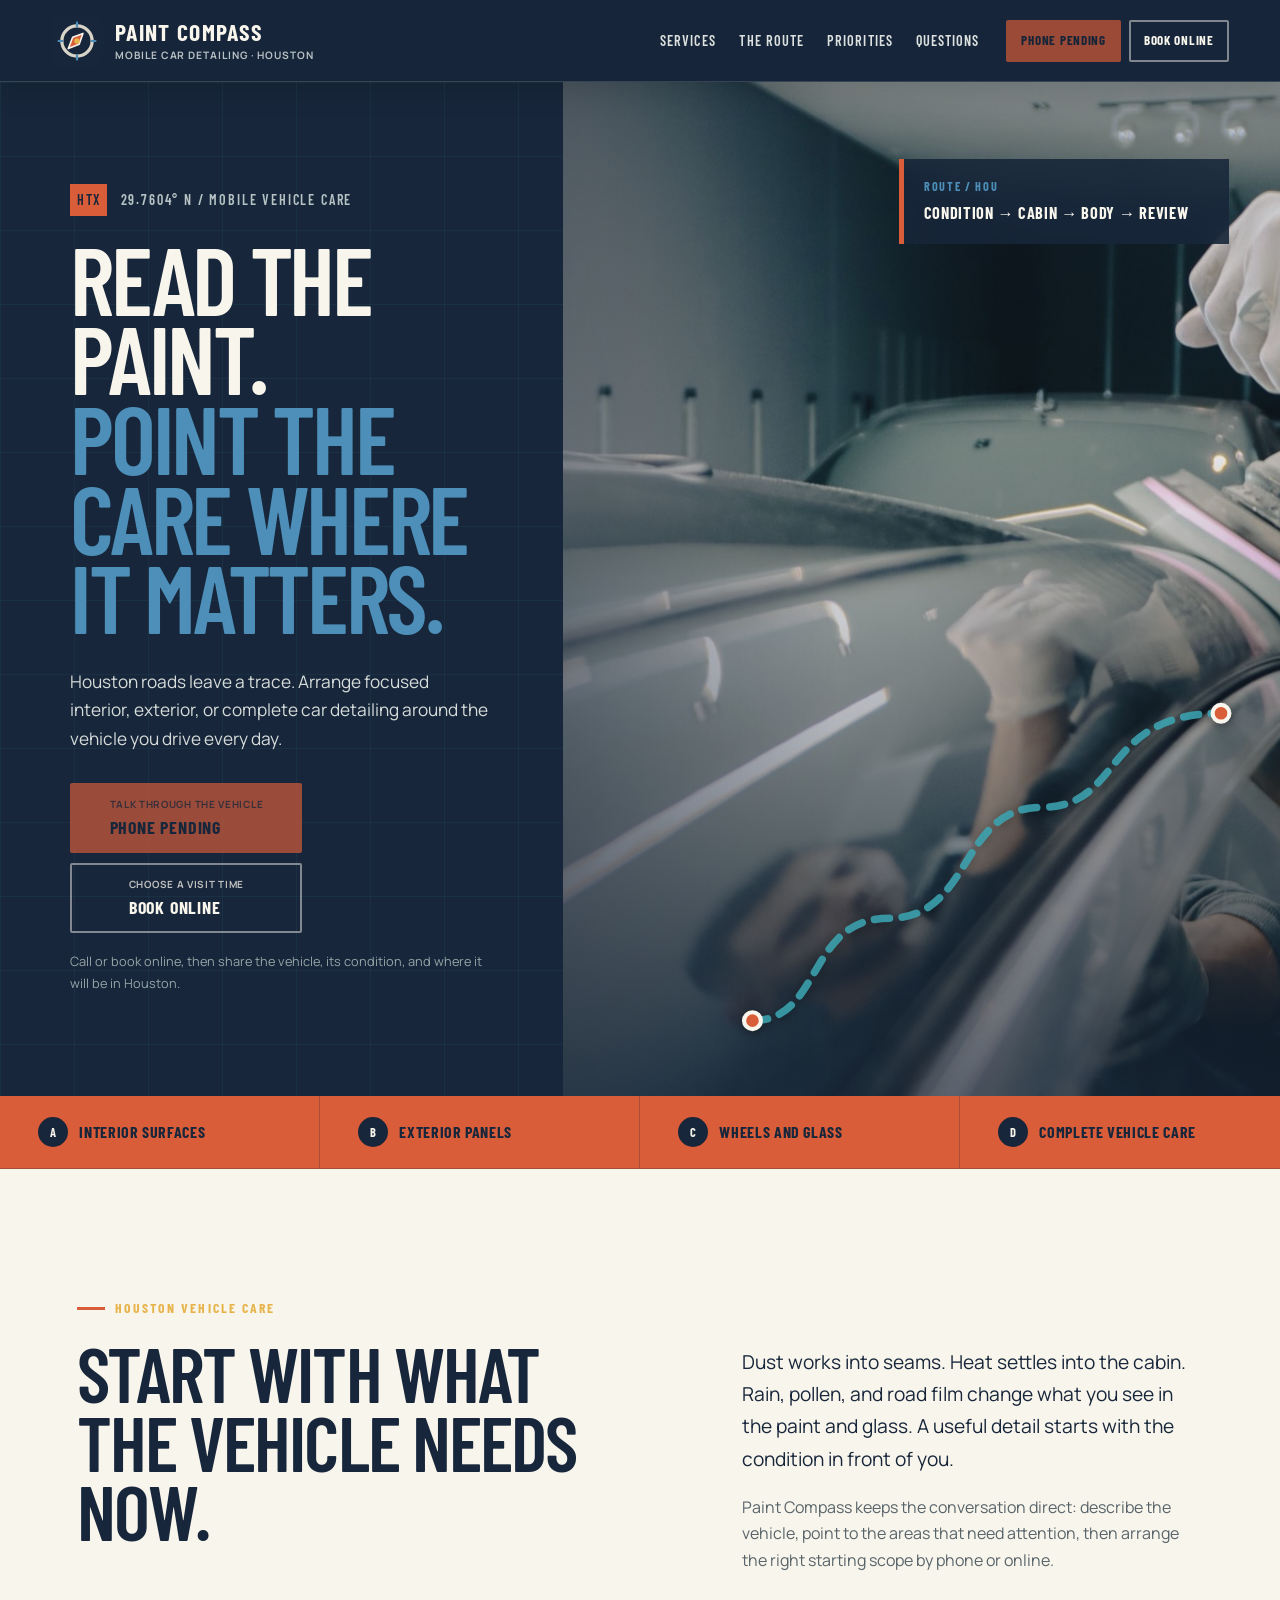
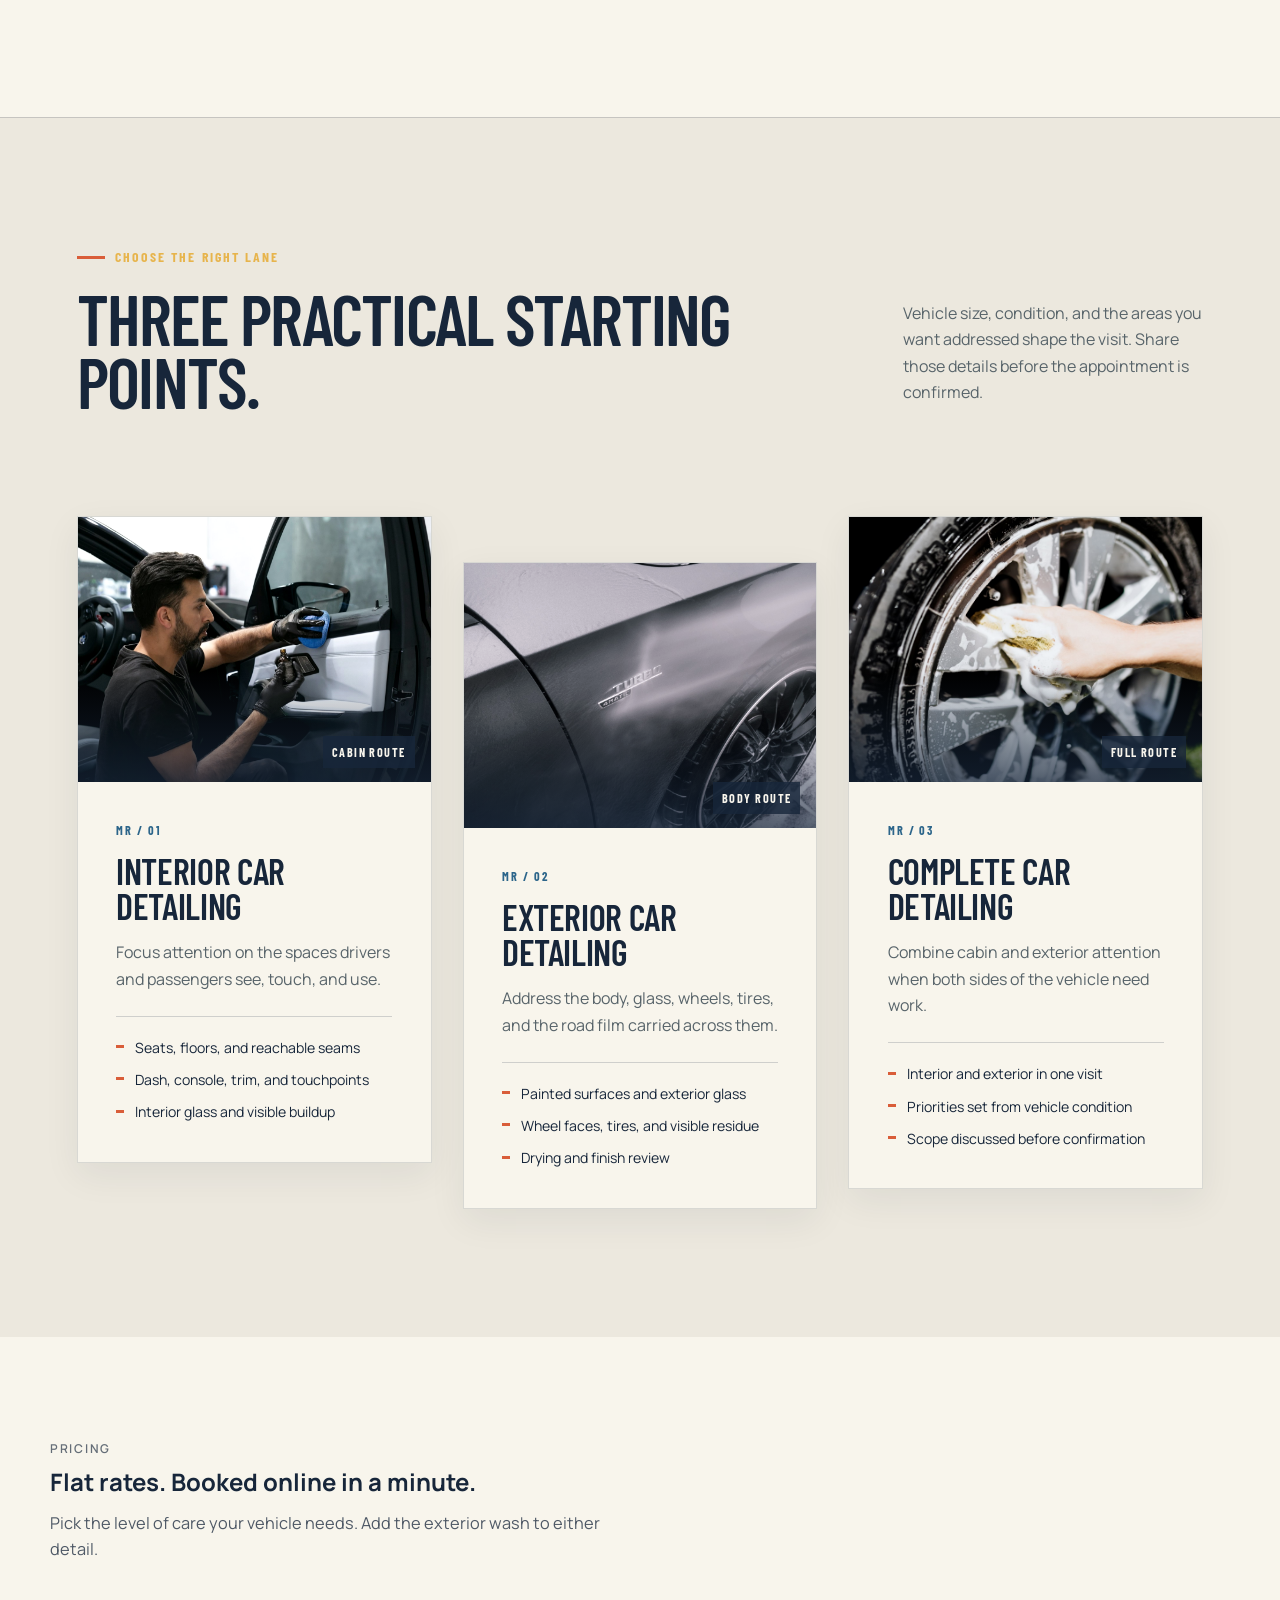
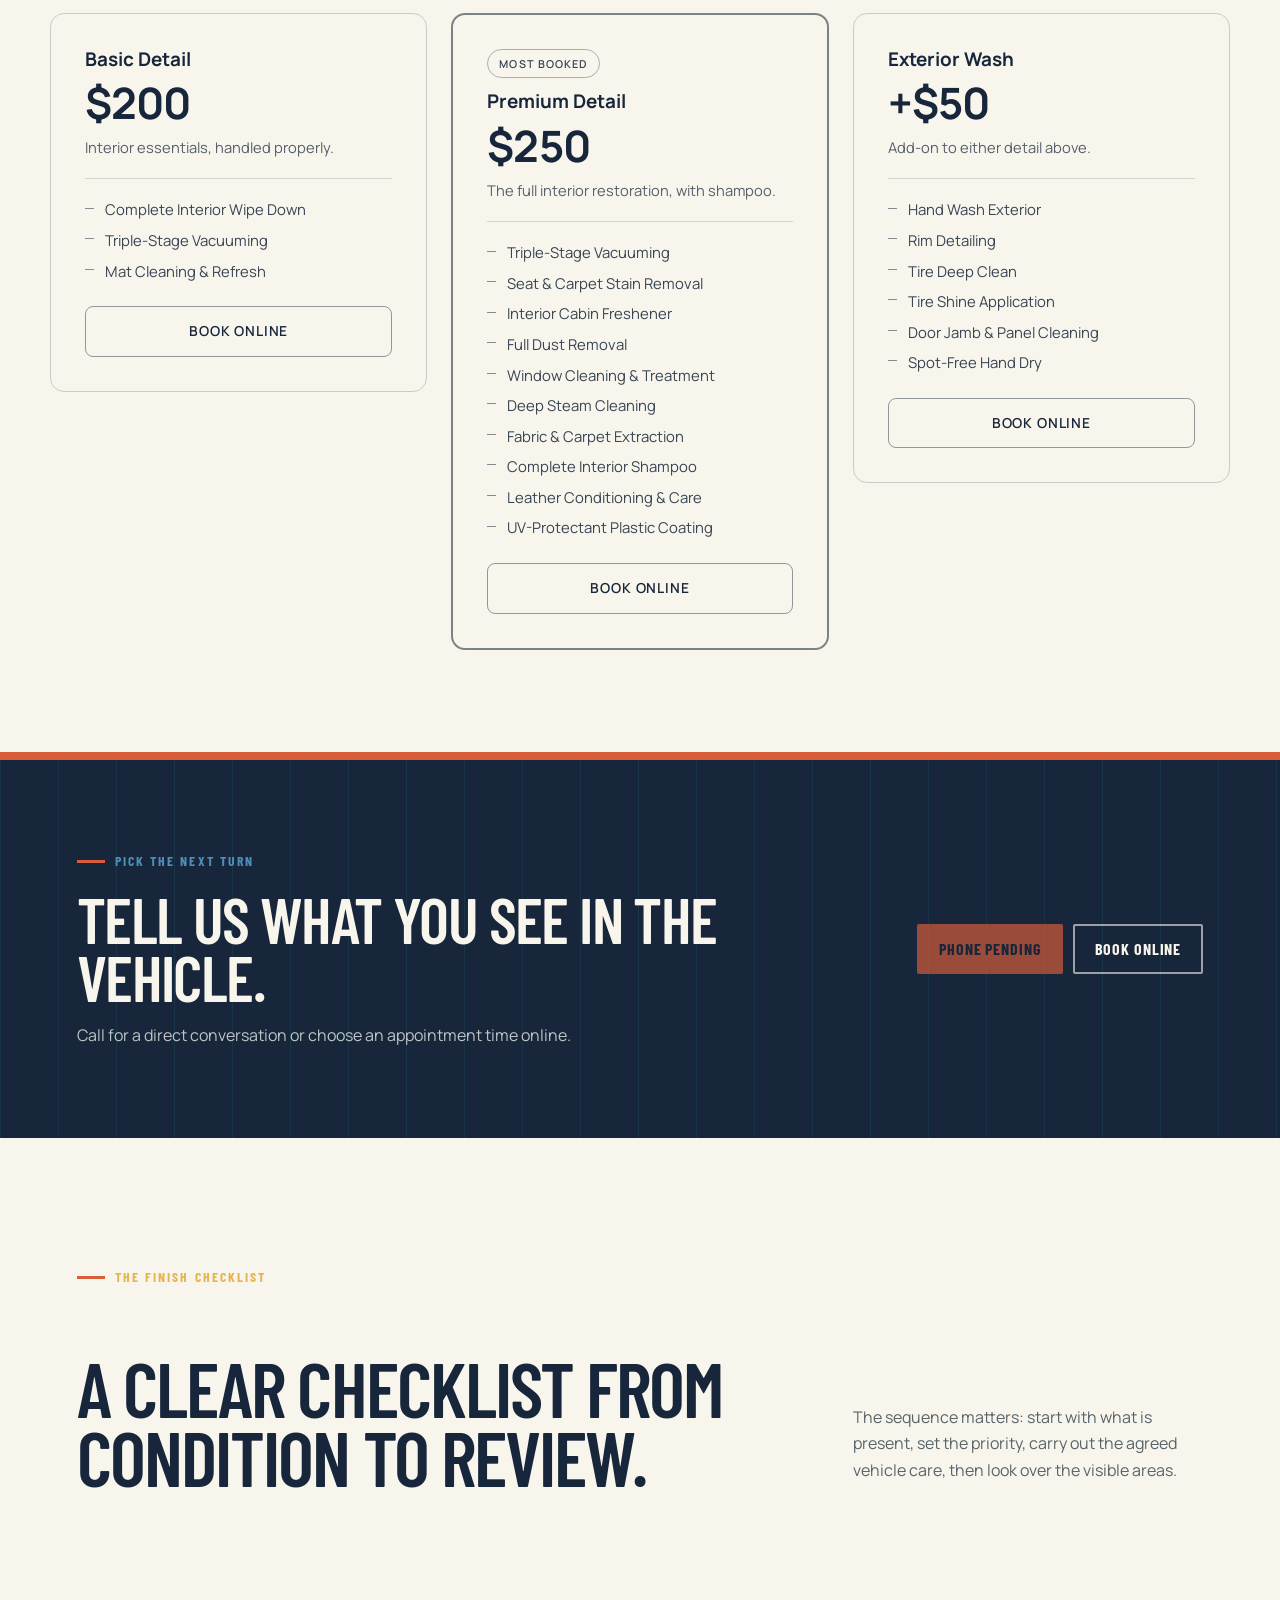
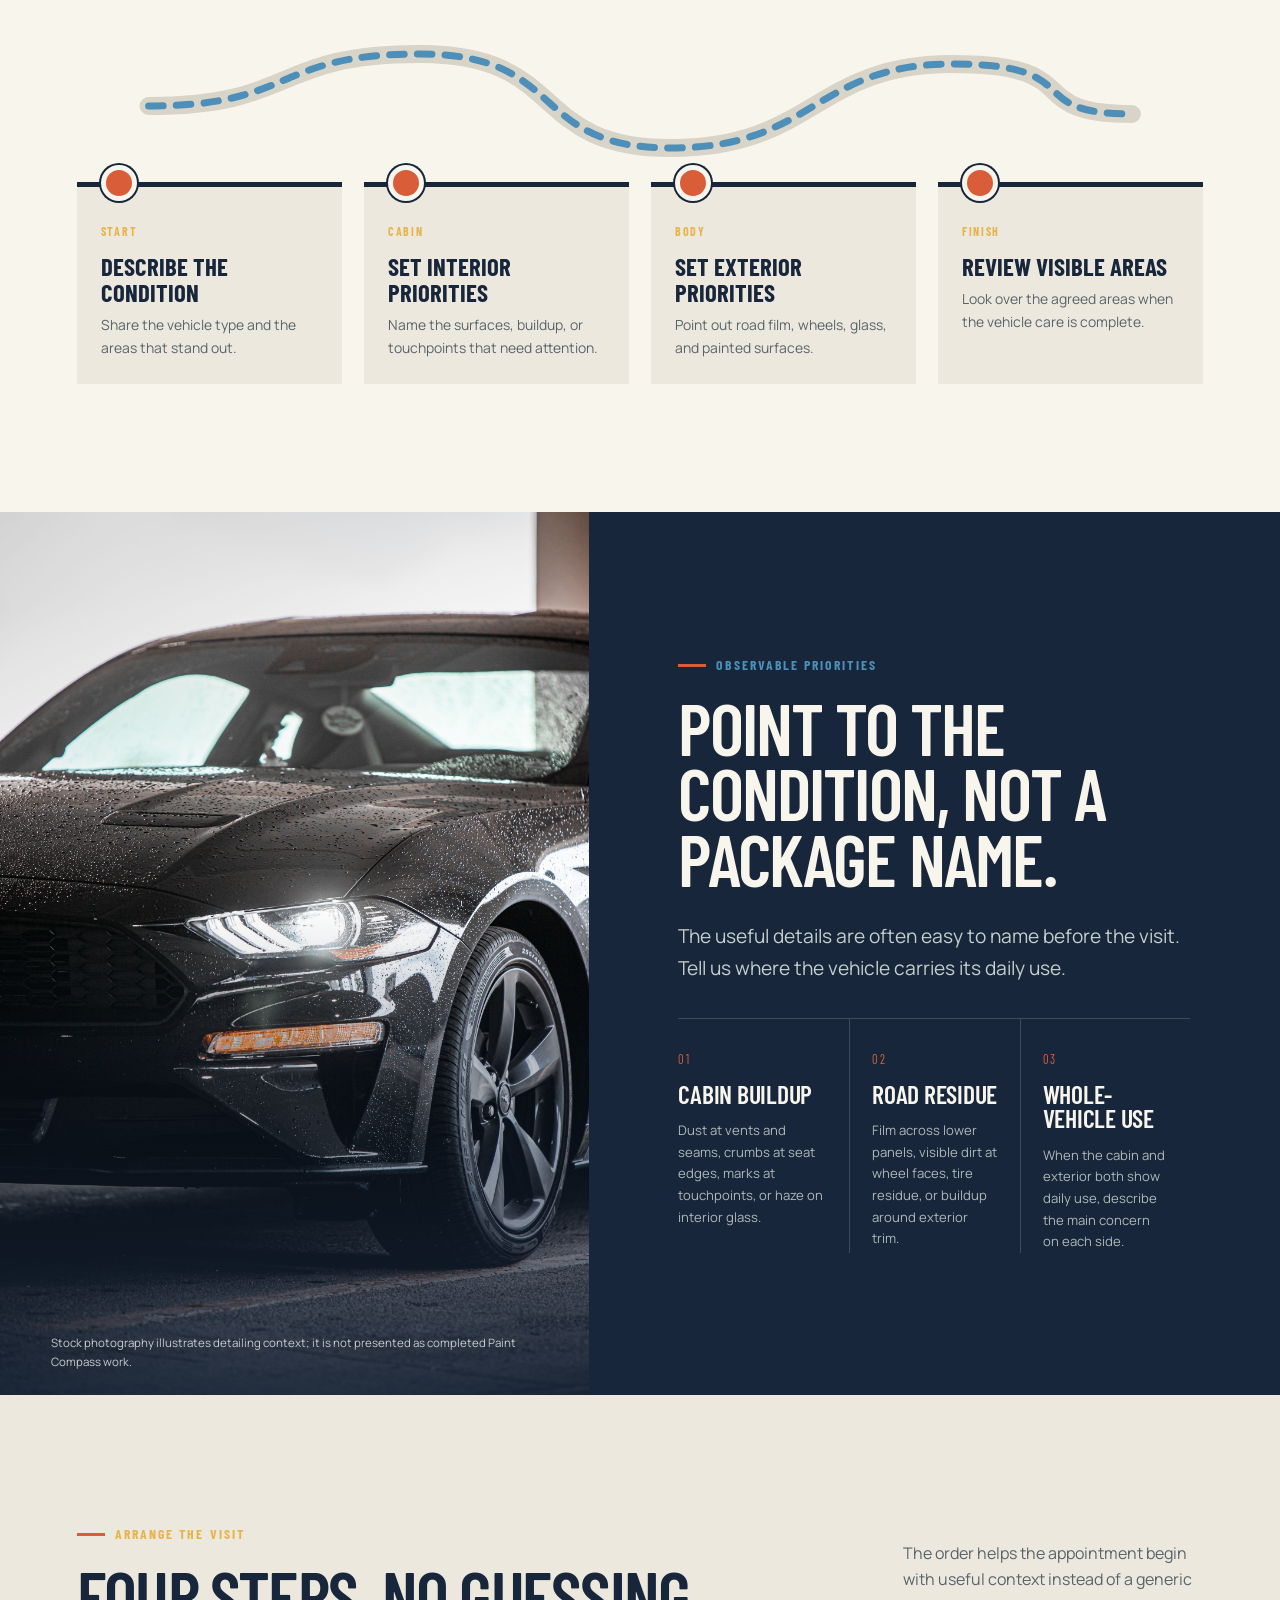
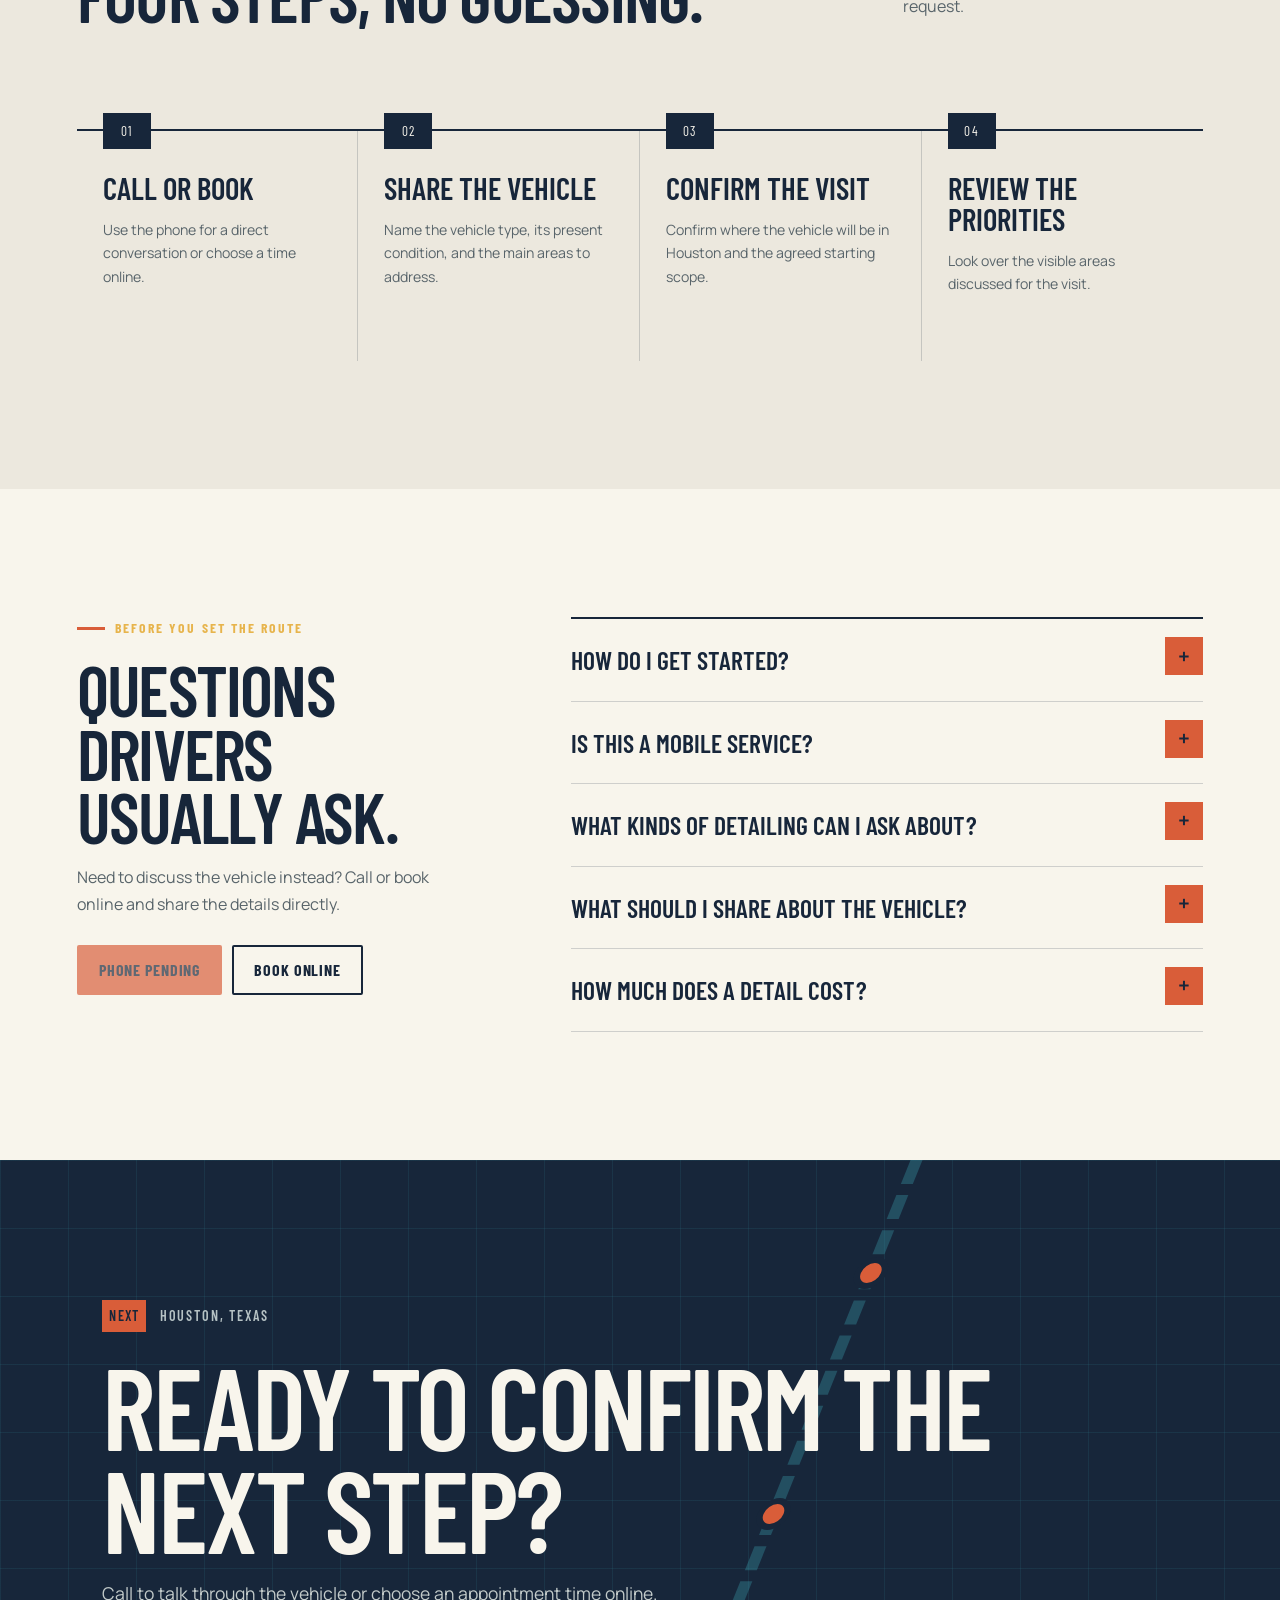
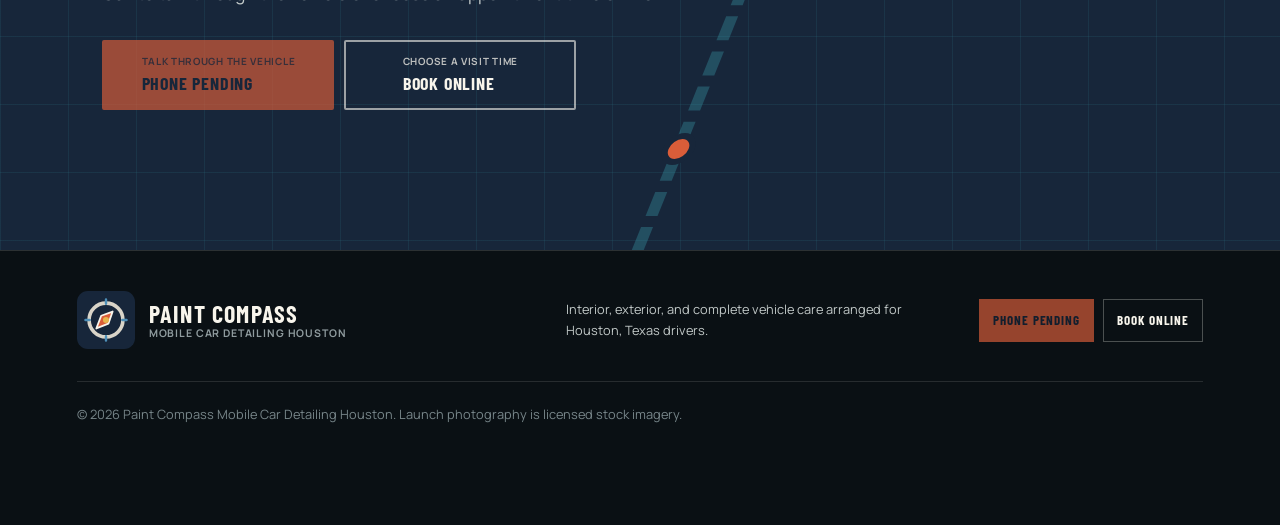
==== index.html @ df3e6f23 "feat: replace pricing with the standard rate grid Basic Detail $200, Premium Detail $250 including s" ====
<!doctype html>
<html lang="en">
<head>
  <meta charset="utf-8">
  <meta name="viewport" content="width=device-width, initial-scale=1">
  <title>Paint Compass Mobile Car Detailing Houston, TX</title>
  <meta name="description" content="Mobile car detailing in Houston, Texas for interior, exterior, and complete vehicle care. Call Paint Compass or book an appointment online.">
  <meta name="theme-color" content="#102332">
  <meta property="og:title" content="Paint Compass Mobile Car Detailing Houston">
  <meta property="og:description" content="Call or book mobile car detailing for interior, exterior, and complete vehicle care in Houston, Texas.">
  <meta property="og:type" content="website">
  <meta property="og:url" content="https://paintcompass.shop/">
  <meta property="og:image" content="https://paintcompass.shop/assets/hero-route.jpg">
  <link rel="canonical" href="https://paintcompass.shop/">
  <link rel="icon" href="/assets/favicon.svg" type="image/svg+xml">
  <link rel="preconnect" href="https://fonts.googleapis.com">
  <link rel="preconnect" href="https://fonts.gstatic.com" crossorigin>
  <link href="https://fonts.googleapis.com/css2?family=Barlow+Condensed:wght@500;600;700&family=Manrope:wght@400;500;600;700&display=swap" rel="stylesheet">
  <link rel="preload" href="/assets/hero-route.jpg" as="image">
  <link rel="stylesheet" href="/styles.css">
  <script type="application/ld+json">
  {
    "@context": "https://schema.org",
    "@type": "LocalBusiness",
    "name": "Paint Compass Mobile Car Detailing Houston",
    "url": "https://paintcompass.shop/",
    "description": "Mobile car detailing in Houston, Texas with interior, exterior, and complete vehicle care appointments.",
    "areaServed": {
      "@type": "City",
      "name": "Houston",
      "containedInPlace": {
        "@type": "State",
        "name": "Texas"
      }
    },
    "hasOfferCatalog": {
      "@type": "OfferCatalog",
      "name": "Car detailing services",
      "itemListElement": [
        {
          "@type": "Offer",
          "itemOffered": {
            "@type": "Service",
            "name": "Interior car detailing"
          }
        },
        {
          "@type": "Offer",
          "itemOffered": {
            "@type": "Service",
            "name": "Exterior car detailing"
          }
        },
        {
          "@type": "Offer",
          "itemOffered": {
            "@type": "Service",
            "name": "Complete car detailing"
          }
        }
      ]
    },
    "priceRange": "$200-$250",
    "makesOffer": [
      {
        "@type": "Offer",
        "name": "Basic Detail",
        "price": "200",
        "priceCurrency": "USD",
        "availability": "https://schema.org/InStock",
        "itemOffered": {
          "@type": "Service",
          "name": "Basic Detail",
          "description": "Interior essentials: complete interior wipe down, triple-stage vacuuming, and mat cleaning and refresh."
        }
      },
      {
        "@type": "Offer",
        "name": "Premium Detail",
        "price": "250",
        "priceCurrency": "USD",
        "availability": "https://schema.org/InStock",
        "itemOffered": {
          "@type": "Service",
          "name": "Premium Detail",
          "description": "The full interior restoration, including complete interior shampoo, deep steam cleaning, fabric and carpet extraction, and leather conditioning."
        }
      },
      {
        "@type": "Offer",
        "name": "Exterior Wash",
        "price": "50",
        "priceCurrency": "USD",
        "availability": "https://schema.org/InStock",
        "itemOffered": {
          "@type": "Service",
          "name": "Exterior Wash",
          "description": "Add-on exterior wash: hand wash, rim detailing, tire deep clean and shine, door jamb cleaning, and spot-free hand dry."
        }
      }
    ]
  }
  </script>
</head>
<body>
  <a class="skip-link" href="#main">Skip to content</a>

  <header class="site-header" data-header>
    <a class="brand" href="#top" aria-label="Paint Compass home">
      <img src="/assets/logo.svg" width="52" height="52" alt="">
      <span class="brand-words">
        <strong>Paint Compass</strong>
        <small>Mobile Car Detailing · Houston</small>
      </span>
    </a>

    <button class="menu-toggle" type="button" aria-expanded="false" aria-controls="site-nav">
      <span class="sr-only">Open menu</span>
      <i></i><i></i><i></i>
    </button>

    <nav class="site-nav" id="site-nav" aria-label="Primary navigation">
      <a href="#services">Services</a>
      <a href="#route">The route</a>
      <a href="#priorities">Priorities</a>
      <a href="#questions">Questions</a>
      <div class="nav-actions">
        <a class="button button-call button-small" href="#contact" aria-disabled="true">Phone pending</a>
        <a class="button button-book button-small" href="https://cal.com/sumitdatta/auto-detail-service">Book online</a>
      </div>
    </nav>
  </header>

  <main id="main">
    <section class="hero" id="top">
      <div class="hero-copy">
        <p class="coordinate"><span>HTX</span> 29.7604° N / Mobile vehicle care</p>
        <h1>Read the paint. <em>Point the care where it matters.</em></h1>
        <p class="hero-lede">Houston roads leave a trace. Arrange focused interior, exterior, or complete car detailing around the vehicle you drive every day.</p>
        <div class="action-pair hero-actions">
          <a class="button button-call button-large" href="#contact" aria-disabled="true">
            <span>Talk through the vehicle</span>
            <strong>Phone pending</strong>
          </a>
          <a class="button button-book button-large" href="https://cal.com/sumitdatta/auto-detail-service">
            <span>Choose a visit time</span>
            <strong>Book online</strong>
          </a>
        </div>
        <p class="microcopy">Call or book online, then share the vehicle, its condition, and where it will be in Houston.</p>
      </div>

      <div class="hero-image" role="img" aria-label="A polished vehicle panel under inspection light">
        <div class="hero-image-scrim"></div>
        <div class="hero-map-card" aria-hidden="true">
          <span>ROUTE / HOU</span>
          <strong>Condition → Cabin → Body → Review</strong>
        </div>
        <svg class="hero-route-line" viewBox="0 0 700 560" aria-hidden="true">
          <path d="M72 470 C156 470 136 348 235 348 S318 216 416 216 S487 104 630 104"/>
          <circle cx="72" cy="470" r="10"/>
          <circle cx="630" cy="104" r="10"/>
        </svg>
      </div>
    </section>

    <section class="road-strip" aria-label="Service focus">
      <p><span>A</span> Interior surfaces</p>
      <p><span>B</span> Exterior panels</p>
      <p><span>C</span> Wheels and glass</p>
      <p><span>D</span> Complete vehicle care</p>
    </section>

    <section class="section intro" aria-labelledby="intro-title">
      <div class="section-label">Houston vehicle care</div>
      <div class="intro-grid">
        <h2 id="intro-title">Start with what the vehicle needs now.</h2>
        <div class="intro-copy">
          <p class="lead">Dust works into seams. Heat settles into the cabin. Rain, pollen, and road film change what you see in the paint and glass. A useful detail starts with the condition in front of you.</p>
          <p>Paint Compass keeps the conversation direct: describe the vehicle, point to the areas that need attention, then arrange the right starting scope by phone or online.</p>
        </div>
      </div>
    </section>

    <section class="section services" id="services" aria-labelledby="services-title">
      <div class="section-heading">
        <div>
          <p class="section-kicker">Choose the right lane</p>
          <h2 id="services-title">Three practical starting points.</h2>
        </div>
        <p>Vehicle size, condition, and the areas you want addressed shape the visit. Share those details before the appointment is confirmed.</p>
      </div>

      <div class="service-grid">
        <article class="service-card">
          <div class="service-photo">
            <img src="/assets/service-interior.jpg" alt="A vehicle interior receiving careful surface cleaning" loading="lazy">
            <span>Cabin route</span>
          </div>
          <div class="service-content">
            <p class="service-code">MR / 01</p>
            <h3>Interior car detailing</h3>
            <p>Focus attention on the spaces drivers and passengers see, touch, and use.</p>
            <ul>
              <li>Seats, floors, and reachable seams</li>
              <li>Dash, console, trim, and touchpoints</li>
              <li>Interior glass and visible buildup</li>
            </ul>
          </div>
        </article>

        <article class="service-card service-card-offset">
          <div class="service-photo">
            <img src="/assets/service-foam.jpg" alt="A dark car covered with wash foam" loading="lazy">
            <span>Body route</span>
          </div>
          <div class="service-content">
            <p class="service-code">MR / 02</p>
            <h3>Exterior car detailing</h3>
            <p>Address the body, glass, wheels, tires, and the road film carried across them.</p>
            <ul>
              <li>Painted surfaces and exterior glass</li>
              <li>Wheel faces, tires, and visible residue</li>
              <li>Drying and finish review</li>
            </ul>
          </div>
        </article>

        <article class="service-card">
          <div class="service-photo">
            <img src="/assets/service-wheel.jpg" alt="A vehicle wheel covered with cleaning foam" loading="lazy">
            <span>Full route</span>
          </div>
          <div class="service-content">
            <p class="service-code">MR / 03</p>
            <h3>Complete car detailing</h3>
            <p>Combine cabin and exterior attention when both sides of the vehicle need work.</p>
            <ul>
              <li>Interior and exterior in one visit</li>
              <li>Priorities set from vehicle condition</li>
              <li>Scope discussed before confirmation</li>
            </ul>
          </div>
        </article>
      </div>
    </section>

    <section class="rates" id="pricing" aria-labelledby="pricing-title">
      <div class="rates-shell">
        <div class="rates-head">
          <p class="rates-eyebrow">Pricing</p>
          <h2 id="pricing-title">Flat rates. Booked online in a minute.</h2>
          <p class="rates-intro">Pick the level of care your vehicle needs. Add the exterior wash to either detail.</p>
        </div>

        <div class="rate-grid">
          <article class="rate-card">
            <h3>Basic Detail</h3>
            <p class="rate-figure">$200</p>
            <p class="rate-note">Interior essentials, handled properly.</p>
            <ul class="rate-list">
              <li>Complete Interior Wipe Down</li>
              <li>Triple-Stage Vacuuming</li>
              <li>Mat Cleaning &amp; Refresh</li>
            </ul>
            <a class="rate-cta" href="https://cal.com/sumitdatta/auto-detail-service" target="_blank" rel="noopener">Book Online</a>
          </article>
          <article class="rate-card rate-card-featured">
            <span class="rate-badge">Most booked</span>
            <h3>Premium Detail</h3>
            <p class="rate-figure">$250</p>
            <p class="rate-note">The full interior restoration, with shampoo.</p>
            <ul class="rate-list">
              <li>Triple-Stage Vacuuming</li>
              <li>Seat &amp; Carpet Stain Removal</li>
              <li>Interior Cabin Freshener</li>
              <li>Full Dust Removal</li>
              <li>Window Cleaning &amp; Treatment</li>
              <li>Deep Steam Cleaning</li>
              <li>Fabric &amp; Carpet Extraction</li>
              <li>Complete Interior Shampoo</li>
              <li>Leather Conditioning &amp; Care</li>
              <li>UV-Protectant Plastic Coating</li>
            </ul>
            <a class="rate-cta" href="https://cal.com/sumitdatta/auto-detail-service" target="_blank" rel="noopener">Book Online</a>
          </article>
          <article class="rate-card">
            <h3>Exterior Wash</h3>
            <p class="rate-figure">+$50</p>
            <p class="rate-note">Add-on to either detail above.</p>
            <ul class="rate-list">
              <li>Hand Wash Exterior</li>
              <li>Rim Detailing</li>
              <li>Tire Deep Clean</li>
              <li>Tire Shine Application</li>
              <li>Door Jamb &amp; Panel Cleaning</li>
              <li>Spot-Free Hand Dry</li>
            </ul>
            <a class="rate-cta" href="https://cal.com/sumitdatta/auto-detail-service" target="_blank" rel="noopener">Book Online</a>
          </article>
        </div>
      </div>
    </section>


    <section class="route-callout" aria-label="Contact Paint Compass">
      <div>
        <p class="section-kicker">Pick the next turn</p>
        <h2>Tell us what you see in the vehicle.</h2>
        <p>Call for a direct conversation or choose an appointment time online.</p>
      </div>
      <div class="action-pair">
        <a class="button button-call" href="#contact" aria-disabled="true">Phone pending</a>
        <a class="button button-book button-book-light" href="https://cal.com/sumitdatta/auto-detail-service">Book online</a>
      </div>
    </section>

    <section class="section route-section" id="route" aria-labelledby="route-title">
      <div class="route-intro">
        <p class="section-kicker">The finish checklist</p>
        <h2 id="route-title">A clear checklist from condition to review.</h2>
        <p>The sequence matters: start with what is present, set the priority, carry out the agreed vehicle care, then look over the visible areas.</p>
      </div>

      <div class="route-map">
        <svg viewBox="0 0 1100 190" preserveAspectRatio="none" aria-hidden="true">
          <path class="route-base" d="M70 100 C215 100 190 48 335 48 S440 142 580 142 S720 58 855 58 S920 108 1030 108"/>
          <path class="route-progress" d="M70 100 C215 100 190 48 335 48 S440 142 580 142 S720 58 855 58 S920 108 1030 108"/>
        </svg>
        <ol class="waypoints">
          <li>
            <span>Start</span>
            <strong>Describe the condition</strong>
            <p>Share the vehicle type and the areas that stand out.</p>
          </li>
          <li>
            <span>Cabin</span>
            <strong>Set interior priorities</strong>
            <p>Name the surfaces, buildup, or touchpoints that need attention.</p>
          </li>
          <li>
            <span>Body</span>
            <strong>Set exterior priorities</strong>
            <p>Point out road film, wheels, glass, and painted surfaces.</p>
          </li>
          <li>
            <span>Finish</span>
            <strong>Review visible areas</strong>
            <p>Look over the agreed areas when the vehicle care is complete.</p>
          </li>
        </ol>
      </div>
    </section>

    <section class="priorities" id="priorities" aria-labelledby="priorities-title">
      <div class="priority-image">
        <img src="/assets/detail-wet-paint.jpg" alt="Water droplets reflecting light on dark vehicle paint" loading="lazy">
        <p>Stock photography illustrates detailing context; it is not presented as completed Paint Compass work.</p>
      </div>
      <div class="priority-copy">
        <p class="section-kicker">Observable priorities</p>
        <h2 id="priorities-title">Point to the condition, not a package name.</h2>
        <p class="lead">The useful details are often easy to name before the visit. Tell us where the vehicle carries its daily use.</p>
        <div class="priority-list">
          <article>
            <span>01</span>
            <h3>Cabin buildup</h3>
            <p>Dust at vents and seams, crumbs at seat edges, marks at touchpoints, or haze on interior glass.</p>
          </article>
          <article>
            <span>02</span>
            <h3>Road residue</h3>
            <p>Film across lower panels, visible dirt at wheel faces, tire residue, or buildup around exterior trim.</p>
          </article>
          <article>
            <span>03</span>
            <h3>Whole-vehicle use</h3>
            <p>When the cabin and exterior both show daily use, describe the main concern on each side.</p>
          </article>
        </div>
      </div>
    </section>

    <section class="section process" aria-labelledby="process-title">
      <div class="section-heading">
        <div>
          <p class="section-kicker">Arrange the visit</p>
          <h2 id="process-title">Four steps, no guessing.</h2>
        </div>
        <p>The order helps the appointment begin with useful context instead of a generic request.</p>
      </div>
      <ol class="process-grid">
        <li><span>Call or book</span><p>Use the phone for a direct conversation or choose a time online.</p></li>
        <li><span>Share the vehicle</span><p>Name the vehicle type, its present condition, and the main areas to address.</p></li>
        <li><span>Confirm the visit</span><p>Confirm where the vehicle will be in Houston and the agreed starting scope.</p></li>
        <li><span>Review the priorities</span><p>Look over the visible areas discussed for the visit.</p></li>
      </ol>
    </section>

    <section class="section questions" id="questions" aria-labelledby="questions-title">
      <div class="questions-intro">
        <p class="section-kicker">Before you set the route</p>
        <h2 id="questions-title">Questions drivers usually ask.</h2>
        <p>Need to discuss the vehicle instead? Call or book online and share the details directly.</p>
        <div class="action-pair questions-actions">
          <a class="button button-call" href="#contact" aria-disabled="true">Phone pending</a>
          <a class="button button-book button-book-dark" href="https://cal.com/sumitdatta/auto-detail-service">Book online</a>
        </div>
      </div>
      <div class="faq-list">
        <details>
          <summary>How do I get started?</summary>
          <p>Phone pending or book online. Share the vehicle type, its condition, the areas that need attention, and where it will be in Houston.</p>
        </details>
        <details>
          <summary>Is this a mobile service?</summary>
          <p>Yes. Paint Compass is built around mobile car detailing in Houston. Confirm the location and visit details when you call or book.</p>
        </details>
        <details>
          <summary>What kinds of detailing can I ask about?</summary>
          <p>Start with interior, exterior, or complete car detailing. The vehicle size, condition, and visible priorities help shape the scope.</p>
        </details>
        <details>
          <summary>What should I share about the vehicle?</summary>
          <p>Share the vehicle type, what you can see now, any areas that need focused attention, and where the vehicle will be for the visit.</p>
        </details>
        <details>
          <summary>How much does a detail cost?</summary>
          <p>The Basic Detail is $200 and covers interior essentials. The Premium Detail is $250 and includes a complete interior shampoo. An Exterior Wash can be added to either for $50. Vehicle size and condition can affect the final scope, so confirm the details when you call or book.</p>
        </details>
      </div>
    </section>

    <section class="final-cta" id="contact">
      <div class="final-route-mark" aria-hidden="true">
        <span></span><span></span><span></span>
      </div>
      <p class="coordinate"><span>NEXT</span> Houston, Texas</p>
      <h2>Ready to confirm the next step?</h2>
      <p>Call to talk through the vehicle or choose an appointment time online.</p>
      <div class="action-pair final-actions">
        <a class="button button-call button-large" href="#contact" aria-disabled="true">
          <span>Talk through the vehicle</span>
          <strong>Phone pending</strong>
        </a>
        <a class="button button-book button-book-light button-large" href="https://cal.com/sumitdatta/auto-detail-service">
          <span>Choose a visit time</span>
          <strong>Book online</strong>
        </a>
      </div>
    </section>
  </main>

  <footer class="site-footer">
    <div class="footer-brand">
      <img src="/assets/logo.svg" width="58" height="58" alt="">
      <div><strong>Paint Compass</strong><span>Mobile Car Detailing Houston</span></div>
    </div>
    <p>Interior, exterior, and complete vehicle care arranged for Houston, Texas drivers.</p>
    <div class="footer-actions">
      <a href="#contact" aria-disabled="true">Phone pending</a>
      <a href="https://cal.com/sumitdatta/auto-detail-service">Book online</a>
    </div>
    <p class="footer-fine">© <span data-year>2026</span> Paint Compass Mobile Car Detailing Houston. Launch photography is licensed stock imagery.</p>
  </footer>

  <div class="mobile-action-bar" aria-label="Contact options">
    <a href="#contact" aria-disabled="true"><span>Call</span><strong>Phone pending</strong></a>
    <a href="https://cal.com/sumitdatta/auto-detail-service"><span>Schedule</span><strong>Book online</strong></a>
  </div>

  <script src="/script.js" defer></script>
</body>
</html>
---- styles.css ----
:root {
  --asphalt: #17263a;
  --asphalt-2: #243b55;
  --rain: #4d8fb8;
  --rain-deep: #2c658a;
  --lane: #f8f5ec;
  --concrete: #d9d4c8;
  --concrete-light: #ece8de;
  --signal: #d95d39;
  --signal-dark: #a33820;
  --tail: #e7b44c;
  --white: #ffffff;
  --ink-muted: #58646a;
  --line: rgba(23, 38, 58, 0.18);
  --header-height: 82px;
  --display: "Barlow Condensed", "Arial Narrow", sans-serif;
  --body: "Manrope", "Trebuchet MS", sans-serif;
  --shadow: 0 32px 80px rgba(23, 38, 58, 0.16);
}

/* Paint Compass identity layer */
:root {
  --asphalt: #17263a;
  --asphalt-2: #243b55;
  --rain: #4d8fb8;
  --rain-deep: #2c658a;
  --lane: #f8f5ec;
  --concrete: #d9d4c8;
  --concrete-light: #ece8de;
  --signal: #d95d39;
  --signal-dark: #a33820;
  --tail: #e7b44c;
}

a[aria-disabled="true"] {
  pointer-events: none;
  cursor: not-allowed;
  opacity: 0.68;
}

* {
  box-sizing: border-box;
}

html {
  scroll-behavior: smooth;
  scroll-padding-top: calc(var(--header-height) + 18px);
}

body {
  margin: 0;
  overflow-x: hidden;
  background: var(--lane);
  color: var(--asphalt);
  font-family: var(--body);
  font-size: 16px;
  line-height: 1.65;
  -webkit-font-smoothing: antialiased;
}

body.menu-open {
  overflow: hidden;
}

img,
svg {
  display: block;
  max-width: 100%;
}

a {
  color: inherit;
}

button,
summary {
  font: inherit;
}

:focus-visible {
  outline: 3px solid var(--signal);
  outline-offset: 4px;
}

.sr-only {
  position: absolute;
  width: 1px;
  height: 1px;
  padding: 0;
  margin: -1px;
  overflow: hidden;
  clip: rect(0, 0, 0, 0);
  white-space: nowrap;
  border: 0;
}

.skip-link {
  position: fixed;
  z-index: 1000;
  top: 12px;
  left: 12px;
  padding: 10px 16px;
  background: var(--signal);
  color: var(--asphalt);
  font-weight: 800;
  text-decoration: none;
  transform: translateY(-160%);
}

.skip-link:focus {
  transform: translateY(0);
}

.site-header {
  position: fixed;
  z-index: 100;
  inset: 0 0 auto;
  min-height: var(--header-height);
  display: flex;
  align-items: center;
  justify-content: space-between;
  gap: 24px;
  padding: 12px clamp(20px, 4vw, 68px);
  color: var(--lane);
  background: rgba(23, 38, 58, 0.96);
  border-bottom: 1px solid rgba(245, 243, 237, 0.14);
  box-shadow: 0 8px 30px rgba(0, 0, 0, 0.12);
  backdrop-filter: blur(18px);
  transition: background 180ms ease, box-shadow 180ms ease;
}

.site-header.is-scrolled {
  background: rgba(23, 38, 58, 0.985);
  box-shadow: 0 12px 34px rgba(0, 0, 0, 0.24);
}

.brand {
  display: inline-flex;
  align-items: center;
  gap: 12px;
  min-width: 0;
  color: var(--lane);
  text-decoration: none;
}

.brand img {
  flex: 0 0 auto;
}

.brand-words {
  display: grid;
  line-height: 1.05;
}

.brand-words strong {
  font-family: var(--display);
  font-size: 1.48rem;
  font-weight: 700;
  letter-spacing: 0.055em;
  text-transform: uppercase;
}

.brand-words small {
  margin-top: 5px;
  color: #b7c0c3;
  font-size: 0.64rem;
  font-weight: 700;
  letter-spacing: 0.09em;
  text-transform: uppercase;
}

.site-nav {
  display: flex;
  align-items: center;
  gap: clamp(15px, 1.8vw, 28px);
}

.site-nav > a {
  color: #dce1df;
  font-family: var(--display);
  font-size: 0.89rem;
  font-weight: 600;
  letter-spacing: 0.075em;
  text-decoration: none;
  text-transform: uppercase;
}

.site-nav > a:hover {
  color: var(--signal);
}

.nav-actions {
  display: flex;
  gap: 8px;
  margin-left: 4px;
}

.menu-toggle {
  display: none;
  width: 46px;
  height: 46px;
  padding: 10px;
  color: var(--lane);
  background: transparent;
  border: 1px solid rgba(245, 243, 237, 0.25);
  cursor: pointer;
}

.menu-toggle i {
  display: block;
  height: 2px;
  margin: 5px 0;
  background: currentColor;
  transition: transform 180ms ease, opacity 180ms ease;
}

.menu-toggle[aria-expanded="true"] i:nth-of-type(1) {
  transform: translateY(7px) rotate(45deg);
}

.menu-toggle[aria-expanded="true"] i:nth-of-type(2) {
  opacity: 0;
}

.menu-toggle[aria-expanded="true"] i:nth-of-type(3) {
  transform: translateY(-7px) rotate(-45deg);
}

.button {
  display: inline-flex;
  align-items: center;
  justify-content: center;
  min-height: 50px;
  padding: 13px 20px;
  border: 2px solid transparent;
  border-radius: 2px;
  font-family: var(--display);
  font-size: 1rem;
  font-weight: 700;
  letter-spacing: 0.055em;
  line-height: 1.15;
  text-align: center;
  text-decoration: none;
  text-transform: uppercase;
  transition: transform 180ms ease, background 180ms ease, border-color 180ms ease, color 180ms ease;
}

.button:hover {
  transform: translateY(-2px);
}

.button-small {
  min-height: 42px;
  padding: 10px 13px;
  font-size: 0.82rem;
}

.button-large {
  min-width: 232px;
  min-height: 70px;
  display: grid;
  justify-items: start;
  gap: 4px;
  padding: 13px 20px;
  text-align: left;
}

.button-large span {
  font-family: var(--body);
  font-size: 0.62rem;
  font-weight: 700;
  letter-spacing: 0.07em;
  opacity: 0.74;
  text-transform: uppercase;
}

.button-large strong {
  font-family: var(--display);
  font-size: 1.12rem;
  letter-spacing: 0.045em;
}

.button-call {
  color: var(--asphalt);
  background: var(--signal);
  border-color: var(--signal);
}

.button-call:hover {
  background: #ffc33d;
  border-color: #ffc33d;
}

.button-book {
  color: var(--lane);
  background: transparent;
  border-color: rgba(245, 243, 237, 0.48);
}

.button-book:hover {
  color: var(--white);
  border-color: var(--rain);
  background: rgba(60, 166, 179, 0.16);
}

.button-book-light {
  color: var(--lane);
  border-color: rgba(245, 243, 237, 0.6);
}

.button-book-dark {
  color: var(--asphalt);
  border-color: var(--asphalt);
}

.button-book-dark:hover {
  color: var(--asphalt);
  background: rgba(60, 166, 179, 0.12);
  border-color: var(--rain-deep);
}

.action-pair {
  display: flex;
  flex-wrap: wrap;
  gap: 10px;
}

.hero {
  min-height: 720px;
  display: grid;
  grid-template-columns: minmax(0, 0.88fr) minmax(0, 1.12fr);
  padding-top: var(--header-height);
  background: var(--asphalt);
  color: var(--lane);
}

.hero-copy {
  position: relative;
  z-index: 2;
  display: flex;
  flex-direction: column;
  justify-content: center;
  padding: clamp(68px, 8vw, 132px) clamp(28px, 5.5vw, 96px);
  background:
    linear-gradient(90deg, rgba(60, 166, 179, 0.08) 1px, transparent 1px) 0 0 / 74px 74px,
    linear-gradient(rgba(60, 166, 179, 0.08) 1px, transparent 1px) 0 0 / 74px 74px,
    var(--asphalt);
}

.coordinate {
  margin: 0 0 22px;
  color: #b6c2c4;
  font-family: var(--display);
  font-size: 0.88rem;
  font-weight: 600;
  letter-spacing: 0.13em;
  text-transform: uppercase;
}

.coordinate span {
  display: inline-block;
  margin-right: 9px;
  padding: 4px 7px;
  color: var(--asphalt);
  background: var(--signal);
  letter-spacing: 0.08em;
}

.hero h1 {
  max-width: 760px;
  margin: 0;
  font-family: var(--display);
  font-size: clamp(4.6rem, 7.5vw, 8.8rem);
  font-weight: 600;
  letter-spacing: -0.035em;
  line-height: 0.83;
  text-transform: uppercase;
}

.hero h1 em {
  display: block;
  color: var(--rain);
  font-style: normal;
}

.hero-lede {
  max-width: 650px;
  margin: 32px 0 28px;
  color: #d6dcda;
  font-size: clamp(1.05rem, 1.35vw, 1.3rem);
  line-height: 1.65;
}

.hero-actions {
  margin-top: 2px;
}

.microcopy {
  max-width: 610px;
  margin: 18px 0 0;
  color: #97a4a7;
  font-size: 0.8rem;
}

.hero-image {
  position: relative;
  min-height: 640px;
  overflow: hidden;
  background: #17191a url("/assets/hero-route.jpg") center 62% / cover no-repeat;
}

.hero-image-scrim {
  position: absolute;
  inset: 0;
  background:
    linear-gradient(90deg, rgba(23, 38, 58, 0.4), transparent 38%),
    linear-gradient(180deg, rgba(23, 38, 58, 0.2), transparent 36%, rgba(23, 38, 58, 0.62));
}

.hero-map-card {
  position: absolute;
  z-index: 2;
  top: clamp(38px, 6vw, 92px);
  right: clamp(24px, 4vw, 68px);
  width: min(330px, calc(100% - 48px));
  padding: 17px 20px;
  color: var(--lane);
  background: rgba(23, 38, 58, 0.88);
  border-left: 5px solid var(--signal);
  backdrop-filter: blur(12px);
}

.hero-map-card span {
  display: block;
  margin-bottom: 4px;
  color: var(--rain);
  font-family: var(--display);
  font-size: 0.76rem;
  font-weight: 700;
  letter-spacing: 0.14em;
}

.hero-map-card strong {
  font-family: var(--display);
  font-size: 1.02rem;
  letter-spacing: 0.04em;
  text-transform: uppercase;
}

.hero-route-line {
  position: absolute;
  z-index: 2;
  inset: auto 0 0 auto;
  width: min(82%, 760px);
  height: auto;
  filter: drop-shadow(0 2px 6px rgba(0, 0, 0, 0.45));
}

.hero-route-line path {
  fill: none;
  stroke: rgba(60, 166, 179, 0.86);
  stroke-width: 9;
  stroke-linecap: round;
  stroke-dasharray: 18 15;
}

.hero-route-line circle {
  fill: var(--signal);
  stroke: var(--lane);
  stroke-width: 5;
}

.road-strip {
  display: grid;
  grid-template-columns: repeat(4, 1fr);
  background: var(--signal);
  border-bottom: 1px solid rgba(23, 38, 58, 0.28);
}

.road-strip p {
  display: flex;
  align-items: center;
  gap: 11px;
  min-height: 72px;
  margin: 0;
  padding: 15px clamp(18px, 3vw, 42px);
  border-right: 1px solid rgba(23, 38, 58, 0.25);
  font-family: var(--display);
  font-size: 1rem;
  font-weight: 700;
  letter-spacing: 0.04em;
  text-transform: uppercase;
}

.road-strip p:last-child {
  border-right: 0;
}

.road-strip span {
  display: inline-grid;
  width: 30px;
  height: 30px;
  place-items: center;
  color: var(--lane);
  background: var(--asphalt);
  border-radius: 50%;
  font-size: 0.78rem;
}

.section {
  padding: clamp(86px, 10vw, 156px) clamp(24px, 6vw, 104px);
}

.section-label,
.section-kicker {
  margin: 0 0 18px;
  color: var(--tail);
  font-family: var(--display);
  font-size: 0.86rem;
  font-weight: 700;
  letter-spacing: 0.15em;
  text-transform: uppercase;
}

.section-kicker::before,
.section-label::before {
  content: "";
  display: inline-block;
  width: 28px;
  height: 3px;
  margin: 0 10px 3px 0;
  background: var(--signal);
}

.intro {
  background: var(--lane);
}

.intro-grid {
  display: grid;
  grid-template-columns: minmax(0, 1.1fr) minmax(360px, 0.9fr);
  gap: clamp(42px, 8vw, 132px);
  align-items: start;
}

.intro h2,
.section-heading h2,
.route-intro h2,
.priority-copy h2,
.questions-intro h2,
.final-cta h2,
.route-callout h2 {
  margin: 0;
  font-family: var(--display);
  font-size: clamp(3.4rem, 6vw, 7rem);
  font-weight: 600;
  letter-spacing: -0.025em;
  line-height: 0.9;
  text-transform: uppercase;
}

.intro-copy {
  padding-top: 8px;
}

.lead {
  margin-top: 0;
  font-size: clamp(1.15rem, 1.5vw, 1.38rem);
  line-height: 1.68;
}

.intro-copy p:last-child {
  color: var(--ink-muted);
}

.services {
  background: var(--concrete-light);
  border-top: 1px solid var(--line);
}

.section-heading {
  display: grid;
  grid-template-columns: minmax(0, 1.45fr) minmax(300px, 0.55fr);
  gap: clamp(40px, 7vw, 112px);
  align-items: end;
  margin-bottom: clamp(54px, 8vw, 104px);
}

.section-heading h2 {
  font-size: clamp(3.4rem, 5.5vw, 6.7rem);
}

.section-heading > p {
  margin: 0 0 8px;
  color: var(--ink-muted);
}

.service-grid {
  display: grid;
  grid-template-columns: repeat(3, minmax(0, 1fr));
  gap: clamp(18px, 2.4vw, 38px);
  align-items: start;
}

.service-card {
  min-width: 0;
  background: var(--lane);
  border: 1px solid rgba(23, 38, 58, 0.14);
  box-shadow: 0 12px 34px rgba(23, 38, 58, 0.07);
}

.service-card-offset {
  margin-top: 46px;
}

.service-photo {
  position: relative;
  aspect-ratio: 4 / 3;
  overflow: hidden;
  background: var(--asphalt-2);
}

.service-photo::after {
  content: "";
  position: absolute;
  inset: 0;
  background: linear-gradient(180deg, transparent 58%, rgba(23, 38, 58, 0.72));
}

.service-photo img {
  width: 100%;
  height: 100%;
  object-fit: cover;
  filter: saturate(0.82) contrast(1.06);
  transition: transform 450ms ease;
}

.service-card:hover .service-photo img {
  transform: scale(1.025);
}

.service-photo span {
  position: absolute;
  z-index: 2;
  right: 16px;
  bottom: 14px;
  padding: 6px 9px;
  color: var(--lane);
  background: rgba(23, 38, 58, 0.8);
  font-family: var(--display);
  font-size: 0.76rem;
  font-weight: 700;
  letter-spacing: 0.12em;
  text-transform: uppercase;
}

.service-content {
  padding: clamp(24px, 3vw, 42px);
}

.service-code {
  margin: 0 0 14px;
  color: var(--rain-deep);
  font-family: var(--display);
  font-size: 0.77rem;
  font-weight: 700;
  letter-spacing: 0.16em;
}

.service-content h3,
.priority-list h3 {
  margin: 0 0 14px;
  font-family: var(--display);
  font-size: clamp(2rem, 2.8vw, 3rem);
  font-weight: 600;
  letter-spacing: -0.01em;
  line-height: 0.96;
  text-transform: uppercase;
}

.service-content > p:not(.service-code) {
  color: var(--ink-muted);
}

.service-content ul {
  display: grid;
  gap: 9px;
  margin: 24px 0 0;
  padding: 19px 0 0;
  border-top: 1px solid var(--line);
  list-style: none;
}

.service-content li {
  position: relative;
  padding-left: 19px;
  font-size: 0.88rem;
}

.service-content li::before {
  content: "";
  position: absolute;
  top: 0.66em;
  left: 0;
  width: 8px;
  height: 3px;
  background: var(--signal);
}

.route-callout {
  display: grid;
  grid-template-columns: minmax(0, 1fr) auto;
  gap: 42px;
  align-items: center;
  padding: clamp(62px, 7vw, 92px) clamp(24px, 6vw, 104px);
  color: var(--lane);
  background:
    linear-gradient(90deg, rgba(60, 166, 179, 0.11) 1px, transparent 1px) 0 0 / 58px 58px,
    var(--asphalt);
  border-top: 8px solid var(--signal);
}

.route-callout h2 {
  max-width: 850px;
  font-size: clamp(3.2rem, 5vw, 6rem);
}

.route-callout .section-kicker {
  color: var(--rain);
}

.route-callout p:not(.section-kicker) {
  margin-bottom: 0;
  color: #bdc6c6;
}

.route-callout .action-pair {
  justify-content: flex-end;
}

.route-section {
  background: var(--lane);
}

.route-intro {
  display: grid;
  grid-template-columns: minmax(0, 1.1fr) minmax(300px, 0.55fr);
  gap: clamp(34px, 6vw, 94px);
  align-items: end;
}

.route-intro .section-kicker {
  grid-column: 1 / -1;
  margin-bottom: -12px;
}

.route-intro > p:last-child {
  margin: 0 0 8px;
  color: var(--ink-muted);
}

.route-map {
  position: relative;
  margin-top: clamp(76px, 9vw, 126px);
  padding-top: 176px;
}

.route-map > svg {
  position: absolute;
  top: 0;
  left: 0;
  width: 100%;
  height: 190px;
  overflow: visible;
}

.route-base,
.route-progress {
  fill: none;
  stroke-linecap: round;
  stroke-linejoin: round;
}

.route-base {
  stroke: var(--concrete);
  stroke-width: 18;
}

.route-progress {
  stroke: var(--rain);
  stroke-width: 7;
  stroke-dasharray: 14 13;
}

.waypoints {
  display: grid;
  grid-template-columns: repeat(4, minmax(0, 1fr));
  gap: 22px;
  margin: 0;
  padding: 0;
  list-style: none;
}

.waypoints li {
  position: relative;
  padding: 30px 24px 24px;
  background: var(--concrete-light);
  border-top: 5px solid var(--asphalt);
}

.waypoints li::before {
  content: "";
  position: absolute;
  top: -22px;
  left: 24px;
  width: 26px;
  height: 26px;
  background: var(--signal);
  border: 5px solid var(--lane);
  border-radius: 50%;
  box-shadow: 0 0 0 2px var(--asphalt);
}

.waypoints span {
  color: var(--tail);
  font-family: var(--display);
  font-size: 0.75rem;
  font-weight: 700;
  letter-spacing: 0.14em;
  text-transform: uppercase;
}

.waypoints strong {
  display: block;
  margin: 9px 0;
  font-family: var(--display);
  font-size: 1.55rem;
  line-height: 1.05;
  text-transform: uppercase;
}

.waypoints p {
  margin: 0;
  color: var(--ink-muted);
  font-size: 0.87rem;
}

.priorities {
  display: grid;
  grid-template-columns: minmax(0, 0.92fr) minmax(0, 1.08fr);
  min-height: 760px;
  color: var(--lane);
  background: var(--asphalt);
}

.priority-image {
  position: relative;
  min-height: 620px;
  overflow: hidden;
}

.priority-image::after {
  content: "";
  position: absolute;
  inset: 0;
  background: linear-gradient(180deg, transparent 45%, rgba(23, 38, 58, 0.86));
}

.priority-image img {
  width: 100%;
  height: 100%;
  object-fit: cover;
}

.priority-image p {
  position: absolute;
  z-index: 2;
  right: clamp(22px, 4vw, 60px);
  bottom: 24px;
  left: clamp(22px, 4vw, 60px);
  margin: 0;
  color: #c5cccc;
  font-size: 0.72rem;
}

.priority-copy {
  display: flex;
  flex-direction: column;
  justify-content: center;
  padding: clamp(74px, 9vw, 136px) clamp(30px, 7vw, 116px);
}

.priority-copy .section-kicker {
  color: var(--rain);
}

.priority-copy h2 {
  font-size: clamp(3.6rem, 5.7vw, 6.8rem);
}

.priority-copy > .lead {
  max-width: 760px;
  margin: 28px 0 34px;
  color: #c5cecc;
}

.priority-list {
  display: grid;
  grid-template-columns: repeat(3, minmax(0, 1fr));
  border-top: 1px solid rgba(245, 243, 237, 0.18);
}

.priority-list article {
  padding: 26px 22px 0 0;
}

.priority-list article + article {
  padding-left: 22px;
  border-left: 1px solid rgba(245, 243, 237, 0.18);
}

.priority-list span {
  color: var(--signal);
  font-family: var(--display);
  font-size: 0.78rem;
  letter-spacing: 0.14em;
}

.priority-list h3 {
  margin-top: 10px;
  font-size: 1.6rem;
}

.priority-list p {
  margin-bottom: 0;
  color: #aeb8b8;
  font-size: 0.82rem;
}

.process {
  background: var(--concrete-light);
}

.process-grid {
  display: grid;
  grid-template-columns: repeat(4, minmax(0, 1fr));
  margin: 0;
  padding: 0;
  border-top: 2px solid var(--asphalt);
  list-style: none;
  counter-reset: route-step;
}

.process-grid li {
  position: relative;
  min-height: 230px;
  padding: 42px 26px 24px;
  border-right: 1px solid var(--line);
  counter-increment: route-step;
}

.process-grid li:last-child {
  border-right: 0;
}

.process-grid li::before {
  content: counter(route-step, decimal-leading-zero);
  position: absolute;
  top: -18px;
  left: 26px;
  display: grid;
  min-width: 48px;
  height: 36px;
  place-items: center;
  color: var(--lane);
  background: var(--asphalt);
  font-family: var(--display);
  font-size: 0.84rem;
  letter-spacing: 0.1em;
}

.process-grid span {
  display: block;
  font-family: var(--display);
  font-size: clamp(1.8rem, 2.4vw, 2.7rem);
  font-weight: 600;
  line-height: 1;
  text-transform: uppercase;
}

.process-grid p {
  color: var(--ink-muted);
  font-size: 0.88rem;
}

.questions {
  display: grid;
  grid-template-columns: minmax(0, 0.75fr) minmax(0, 1.25fr);
  gap: clamp(50px, 9vw, 150px);
  background: var(--lane);
}

.questions-intro {
  align-self: start;
}

.questions-intro h2 {
  font-size: clamp(3.5rem, 5.5vw, 6.4rem);
}

.questions-intro > p:not(.section-kicker) {
  color: var(--ink-muted);
}

.questions-actions {
  margin-top: 28px;
}

.faq-list {
  border-top: 2px solid var(--asphalt);
}

.faq-list details {
  border-bottom: 1px solid var(--line);
}

.faq-list summary {
  position: relative;
  padding: 26px 54px 26px 0;
  font-family: var(--display);
  font-size: clamp(1.45rem, 2vw, 2.05rem);
  font-weight: 600;
  line-height: 1.15;
  text-transform: uppercase;
  cursor: pointer;
  list-style: none;
}

.faq-list summary::-webkit-details-marker {
  display: none;
}

.faq-list summary::after {
  content: "+";
  position: absolute;
  top: 18px;
  right: 0;
  display: grid;
  width: 38px;
  height: 38px;
  place-items: center;
  color: var(--asphalt);
  background: var(--signal);
  font-family: var(--body);
  font-size: 1.3rem;
  font-weight: 700;
}

.faq-list details[open] summary::after {
  content: "–";
}

.faq-list details p {
  max-width: 760px;
  margin: -4px 0 27px;
  padding-right: 54px;
  color: var(--ink-muted);
}

.final-cta {
  position: relative;
  overflow: hidden;
  padding: clamp(92px, 11vw, 170px) clamp(24px, 8vw, 140px);
  color: var(--lane);
  background:
    linear-gradient(90deg, rgba(60, 166, 179, 0.11) 1px, transparent 1px) 0 0 / 68px 68px,
    linear-gradient(rgba(60, 166, 179, 0.11) 1px, transparent 1px) 0 0 / 68px 68px,
    var(--asphalt);
}

.final-cta h2 {
  position: relative;
  z-index: 2;
  max-width: 980px;
  font-size: clamp(4.5rem, 9vw, 10.5rem);
}

.final-cta > p:not(.coordinate) {
  position: relative;
  z-index: 2;
  max-width: 660px;
  color: #c2cac9;
  font-size: 1.1rem;
}

.final-actions {
  position: relative;
  z-index: 2;
  margin-top: 32px;
}

.final-route-mark {
  position: absolute;
  z-index: 1;
  top: 0;
  right: -80px;
  width: 46%;
  height: 100%;
  border-left: 12px dashed rgba(60, 166, 179, 0.32);
  transform: skewX(-22deg);
}

.final-route-mark span {
  position: absolute;
  left: -22px;
  width: 32px;
  height: 32px;
  background: var(--signal);
  border: 6px solid var(--asphalt);
  border-radius: 50%;
}

.final-route-mark span:nth-child(1) { top: 14%; }
.final-route-mark span:nth-child(2) { top: 49%; }
.final-route-mark span:nth-child(3) { top: 83%; }

.site-footer {
  display: grid;
  grid-template-columns: 1.2fr 1fr auto;
  gap: 32px;
  align-items: center;
  padding: 40px clamp(24px, 6vw, 104px) 100px;
  color: #c1c8c7;
  background: #0a1014;
  border-top: 1px solid rgba(245, 243, 237, 0.14);
}

.footer-brand {
  display: flex;
  align-items: center;
  gap: 14px;
}

.footer-brand div {
  display: grid;
  line-height: 1.1;
}

.footer-brand strong {
  color: var(--lane);
  font-family: var(--display);
  font-size: 1.5rem;
  letter-spacing: 0.05em;
  text-transform: uppercase;
}

.footer-brand span {
  color: #8f9b9e;
  font-size: 0.66rem;
  font-weight: 700;
  letter-spacing: 0.08em;
  text-transform: uppercase;
}

.site-footer > p {
  margin: 0;
  font-size: 0.8rem;
}

.footer-actions {
  display: flex;
  gap: 9px;
}

.footer-actions a {
  padding: 10px 13px;
  color: var(--lane);
  border: 1px solid rgba(245, 243, 237, 0.28);
  font-family: var(--display);
  font-size: 0.82rem;
  font-weight: 700;
  letter-spacing: 0.07em;
  text-decoration: none;
  text-transform: uppercase;
}

.footer-actions a:first-child {
  color: var(--asphalt);
  background: var(--signal);
  border-color: var(--signal);
}

.footer-fine {
  grid-column: 1 / -1;
  padding-top: 22px;
  border-top: 1px solid rgba(245, 243, 237, 0.12);
  color: #778589;
}

.mobile-action-bar {
  display: none;
}

@media (max-width: 1180px) {
  .site-nav > a {
    display: none;
  }

  .hero {
    grid-template-columns: minmax(0, 0.98fr) minmax(0, 1.02fr);
  }

  .hero h1 {
    font-size: clamp(4.4rem, 8.4vw, 7.2rem);
  }

  .service-grid {
    gap: 18px;
  }

  .service-content {
    padding: 26px 22px 30px;
  }

  .priority-list {
    grid-template-columns: 1fr;
  }

  .priority-list article,
  .priority-list article + article {
    padding: 20px 0;
    border-left: 0;
    border-bottom: 1px solid rgba(245, 243, 237, 0.14);
  }

  .priority-list article:last-child {
    border-bottom: 0;
  }

  .site-footer {
    grid-template-columns: 1fr 1fr;
  }

  .footer-actions {
    grid-column: 1 / -1;
  }
}

@media (max-width: 900px) {
  :root {
    --header-height: 76px;
  }

  .site-header {
    padding: 10px 20px;
  }

  .brand img {
    width: 48px;
    height: 48px;
  }

  .brand-words strong {
    font-size: 1.28rem;
  }

  .brand-words small {
    font-size: 0.57rem;
  }

  .menu-toggle {
    display: block;
  }

  .site-nav {
    position: fixed;
    inset: var(--header-height) 0 auto;
    max-height: calc(100vh - var(--header-height));
    display: grid;
    gap: 0;
    padding: 16px 20px 24px;
    overflow-y: auto;
    color: var(--lane);
    background: rgba(23, 38, 58, 0.995);
    border-top: 1px solid rgba(245, 243, 237, 0.12);
    transform: translateY(-120%);
    opacity: 0;
    pointer-events: none;
    transition: transform 220ms ease, opacity 180ms ease;
  }

  .site-nav.is-open {
    transform: translateY(0);
    opacity: 1;
    pointer-events: auto;
  }

  .site-nav > a {
    display: block;
    padding: 15px 4px;
    border-bottom: 1px solid rgba(245, 243, 237, 0.12);
    font-size: 1.1rem;
  }

  .nav-actions {
    display: grid;
    grid-template-columns: 1fr 1fr;
    gap: 9px;
    margin: 18px 0 0;
  }

  .hero {
    min-height: auto;
    grid-template-columns: 1fr;
  }

  .hero-copy {
    min-height: 630px;
    padding: 78px 28px 72px;
  }

  .hero-image {
    min-height: 590px;
    background-position: center 70%;
  }

  .road-strip {
    grid-template-columns: repeat(2, 1fr);
  }

  .road-strip p:nth-child(2) {
    border-right: 0;
  }

  .road-strip p:nth-child(-n+2) {
    border-bottom: 1px solid rgba(23, 38, 58, 0.25);
  }

  .intro-grid,
  .section-heading,
  .route-intro,
  .questions,
  .route-callout {
    grid-template-columns: 1fr;
  }

  .intro-grid,
  .section-heading,
  .route-intro {
    gap: 34px;
  }

  .service-grid {
    grid-template-columns: 1fr;
    gap: 28px;
  }

  .service-card-offset {
    margin-top: 0;
  }

  .service-card {
    display: grid;
    grid-template-columns: minmax(0, 0.95fr) minmax(0, 1.05fr);
  }

  .service-photo {
    height: 100%;
    min-height: 390px;
    aspect-ratio: auto;
  }

  .route-callout .action-pair {
    justify-content: flex-start;
  }

  .route-map {
    padding-top: 0;
  }

  .route-map > svg {
    display: none;
  }

  .waypoints {
    grid-template-columns: repeat(2, minmax(0, 1fr));
    gap: 34px 18px;
  }

  .priorities {
    grid-template-columns: 1fr;
  }

  .priority-image {
    min-height: 600px;
  }

  .priority-list {
    grid-template-columns: repeat(3, minmax(0, 1fr));
  }

  .priority-list article,
  .priority-list article + article {
    padding: 22px 18px 0 0;
    border-right: 1px solid rgba(245, 243, 237, 0.14);
    border-bottom: 0;
  }

  .priority-list article + article {
    padding-left: 18px;
  }

  .priority-list article:last-child {
    border-right: 0;
  }

  .process-grid {
    grid-template-columns: repeat(2, minmax(0, 1fr));
    gap: 44px 0;
  }

  .process-grid li:nth-child(2) {
    border-right: 0;
  }
}

@media (max-width: 640px) {
  body {
    padding-bottom: 68px;
  }

  .brand-words small {
    max-width: 175px;
    white-space: nowrap;
    overflow: hidden;
    text-overflow: ellipsis;
  }

  .hero-copy {
    min-height: 590px;
    padding: 68px 20px 58px;
  }

  .hero h1 {
    font-size: clamp(4rem, 20vw, 6.4rem);
  }

  .coordinate {
    font-size: 0.74rem;
  }

  .hero-lede {
    margin: 26px 0 22px;
    font-size: 1rem;
  }

  .action-pair,
  .hero-actions,
  .final-actions,
  .questions-actions {
    display: grid;
    grid-template-columns: 1fr;
    width: 100%;
  }

  .button,
  .button-large {
    width: 100%;
    min-width: 0;
  }

  .hero-image {
    min-height: 520px;
  }

  .hero-map-card {
    top: 24px;
    right: 20px;
    width: calc(100% - 40px);
  }

  .road-strip {
    grid-template-columns: 1fr;
  }

  .road-strip p,
  .road-strip p:nth-child(2) {
    min-height: 58px;
    border-right: 0;
    border-bottom: 1px solid rgba(23, 38, 58, 0.25);
  }

  .road-strip p:last-child {
    border-bottom: 0;
  }

  .section {
    padding: 82px 20px;
  }

  .intro h2,
  .section-heading h2,
  .route-intro h2,
  .priority-copy h2,
  .questions-intro h2,
  .route-callout h2 {
    font-size: clamp(3.2rem, 15vw, 5rem);
  }

  .intro-grid {
    grid-template-columns: 1fr;
  }

  .section-heading {
    margin-bottom: 44px;
  }

  .service-card {
    display: block;
  }

  .service-photo {
    min-height: 0;
    aspect-ratio: 4 / 3;
  }

  .route-callout {
    padding: 66px 20px;
  }

  .waypoints {
    grid-template-columns: 1fr;
    gap: 36px;
  }

  .priorities {
    display: flex;
    flex-direction: column;
  }

  .priority-image {
    min-height: 460px;
  }

  .priority-copy {
    padding: 76px 20px;
  }

  .priority-list {
    grid-template-columns: 1fr;
  }

  .priority-list article,
  .priority-list article + article {
    padding: 22px 0;
    border-right: 0;
    border-bottom: 1px solid rgba(245, 243, 237, 0.14);
  }

  .process-grid {
    grid-template-columns: 1fr;
    gap: 42px 0;
  }

  .process-grid li,
  .process-grid li:nth-child(2) {
    min-height: 0;
    padding: 36px 12px 18px;
    border-right: 0;
    border-bottom: 1px solid var(--line);
  }

  .questions {
    gap: 52px;
  }

  .faq-list details p {
    padding-right: 0;
  }

  .final-cta {
    padding: 92px 20px 104px;
  }

  .final-cta h2 {
    font-size: clamp(4.4rem, 22vw, 7rem);
  }

  .final-route-mark {
    right: -150px;
    width: 70%;
    opacity: 0.62;
  }

  .site-footer {
    grid-template-columns: 1fr;
    padding: 36px 20px 40px;
  }

  .footer-actions {
    grid-column: 1;
    display: grid;
    grid-template-columns: 1fr 1fr;
  }

  .footer-actions a {
    text-align: center;
  }

  .footer-fine {
    grid-column: 1;
  }

  .mobile-action-bar {
    position: fixed;
    z-index: 120;
    inset: auto 0 0;
    display: grid;
    grid-template-columns: 1.12fr 0.88fr;
    min-height: 68px;
    box-shadow: 0 -10px 30px rgba(0, 0, 0, 0.2);
  }

  .mobile-action-bar a {
    display: grid;
    place-content: center;
    gap: 1px;
    padding: 8px 11px;
    color: var(--asphalt);
    background: var(--signal);
    text-align: center;
    text-decoration: none;
  }

  .mobile-action-bar a + a {
    color: var(--lane);
    background: var(--rain-deep);
  }

  .mobile-action-bar span {
    font-family: var(--body);
    font-size: 0.58rem;
    font-weight: 700;
    letter-spacing: 0.08em;
    text-transform: uppercase;
  }

  .mobile-action-bar strong {
    font-family: var(--display);
    font-size: 0.98rem;
    letter-spacing: 0.035em;
    text-transform: uppercase;
  }
}

@media (prefers-reduced-motion: reduce) {
  html {
    scroll-behavior: auto;
  }

  *,
  *::before,
  *::after {
    scroll-behavior: auto !important;
    transition-duration: 0.01ms !important;
    animation-duration: 0.01ms !important;
    animation-iteration-count: 1 !important;
  }
}

/* Pricing section — self-contained, inherits each site's own colors and type. */
.rates {
  padding: clamp(56px, 8vw, 104px) clamp(20px, 5vw, 48px);
}

.rates-shell {
  width: min(1180px, 100%);
  margin-inline: auto;
}

.rates-head {
  max-width: 60ch;
  margin-bottom: clamp(30px, 4vw, 50px);
}

.rates-eyebrow {
  margin: 0 0 10px;
  font-size: 0.76rem;
  font-weight: 600;
  letter-spacing: 0.14em;
  text-transform: uppercase;
  opacity: 0.65;
}

.rates-head h2 {
  margin: 0 0 14px;
  line-height: 1.12;
}

.rates-intro {
  margin: 0;
  font-size: 1.02rem;
  line-height: 1.6;
  opacity: 0.75;
}

.rate-grid {
  display: grid;
  gap: clamp(16px, 2vw, 24px);
  grid-template-columns: repeat(auto-fit, minmax(260px, 1fr));
  align-items: start;
}

.rate-card {
  position: relative;
  display: flex;
  flex-direction: column;
  padding: clamp(24px, 3vw, 34px);
  border: 1px solid color-mix(in srgb, currentColor 20%, transparent);
  border-radius: 14px;
}

.rate-card-featured {
  border-width: 2px;
  border-color: color-mix(in srgb, currentColor 55%, transparent);
}

.rate-badge {
  align-self: flex-start;
  margin-bottom: 12px;
  padding: 5px 11px;
  border: 1px solid color-mix(in srgb, currentColor 40%, transparent);
  border-radius: 999px;
  font-size: 0.68rem;
  font-weight: 600;
  letter-spacing: 0.1em;
  text-transform: uppercase;
  opacity: 0.85;
}

.rate-card h3 {
  margin: 0;
  font-size: 1.18rem;
  line-height: 1.25;
}

.rate-figure {
  margin: 10px 0 0;
  font-size: clamp(2.1rem, 4vw, 2.7rem);
  font-weight: 700;
  letter-spacing: -0.02em;
  line-height: 1;
}

.rate-note {
  margin: 12px 0 0;
  font-size: 0.92rem;
  line-height: 1.5;
  opacity: 0.72;
}

.rate-list {
  margin: 20px 0 0;
  padding: 20px 0 0;
  border-top: 1px solid color-mix(in srgb, currentColor 15%, transparent);
  list-style: none;
  display: grid;
  gap: 9px;
}

.rate-list li {
  position: relative;
  padding-left: 20px;
  font-size: 0.93rem;
  line-height: 1.45;
  opacity: 0.85;
}

.rate-list li::before {
  content: "";
  position: absolute;
  left: 0;
  top: 0.55em;
  width: 9px;
  height: 1px;
  background: currentColor;
  opacity: 0.6;
}

.rate-cta {
  margin-top: 24px;
  padding: 13px 20px;
  border: 1px solid color-mix(in srgb, currentColor 45%, transparent);
  border-radius: 8px;
  font-size: 0.86rem;
  font-weight: 600;
  letter-spacing: 0.06em;
  text-transform: uppercase;
  text-align: center;
  text-decoration: none;
  color: inherit;
  transition: opacity 0.18s ease;
}

.rate-cta:hover,
.rate-cta:focus-visible {
  opacity: 0.7;
}

@media (max-width: 640px) {
  .rate-grid {
    grid-template-columns: 1fr;
  }
}
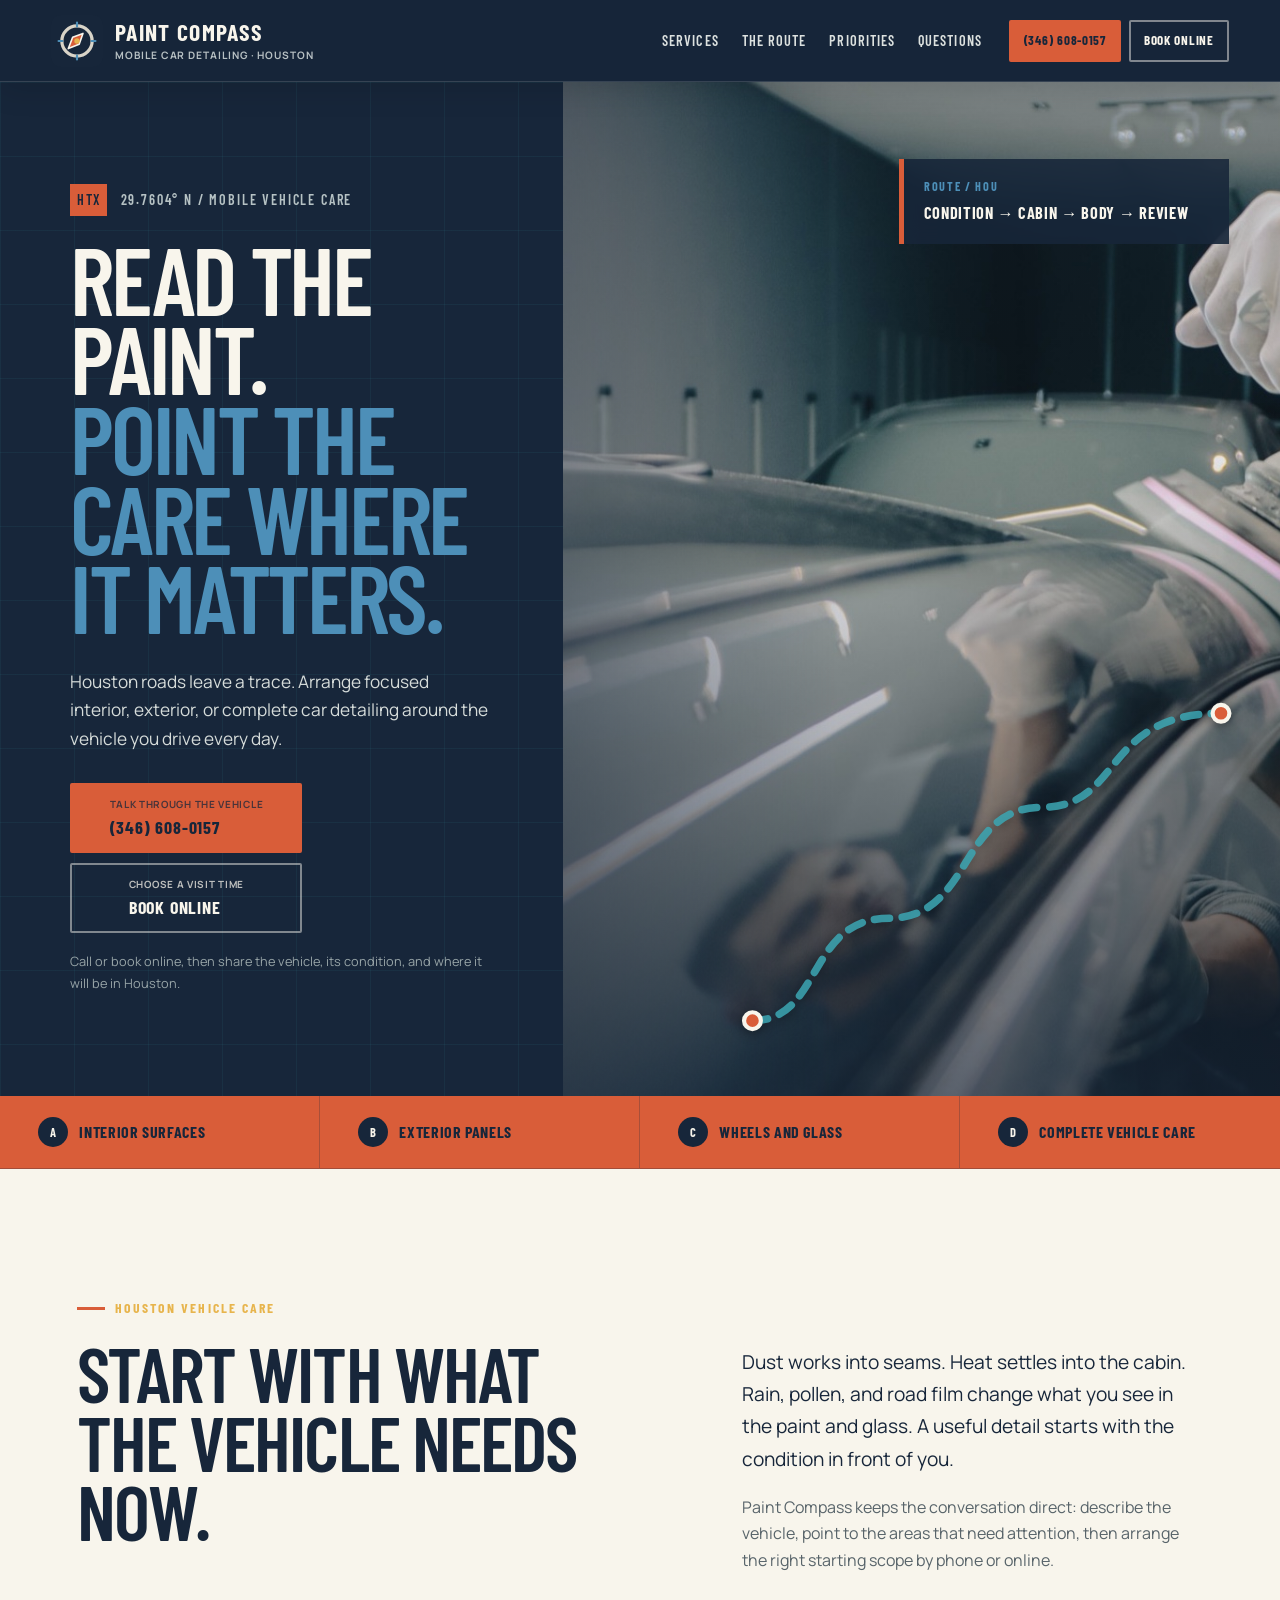
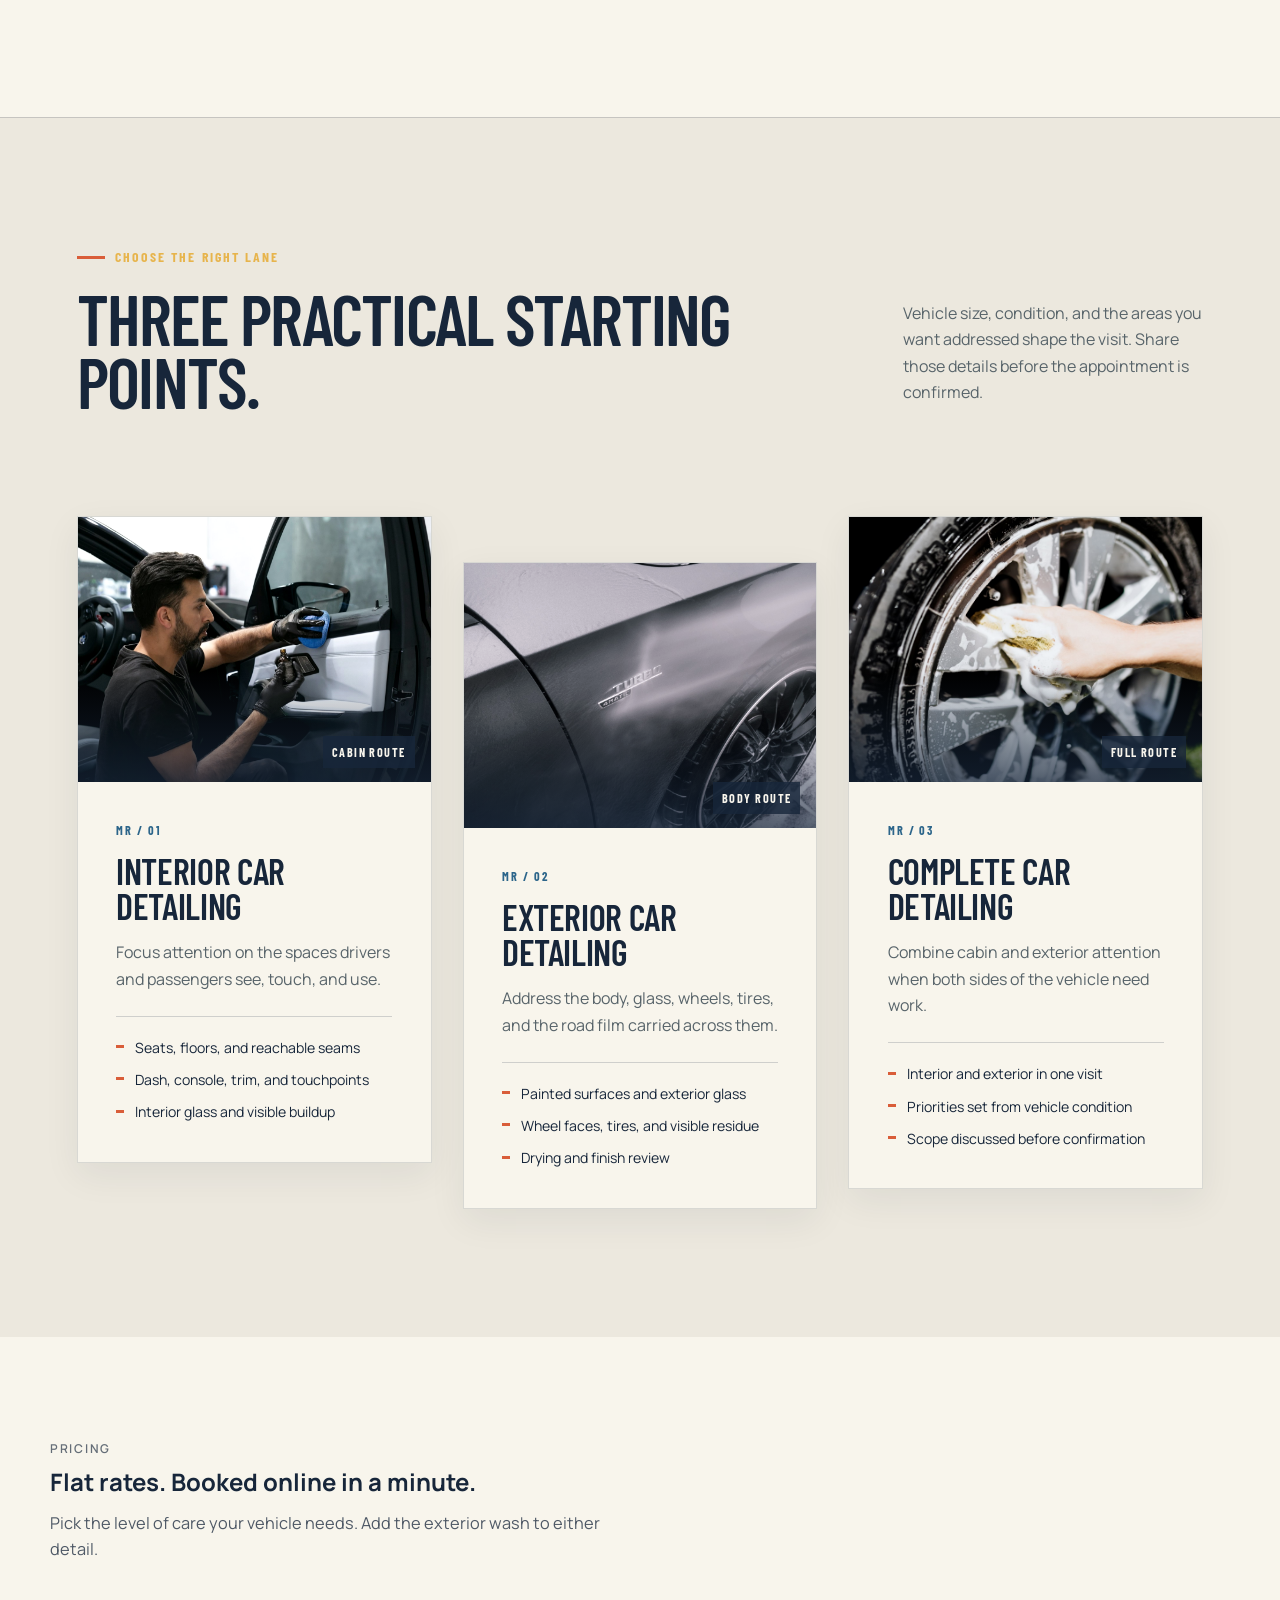
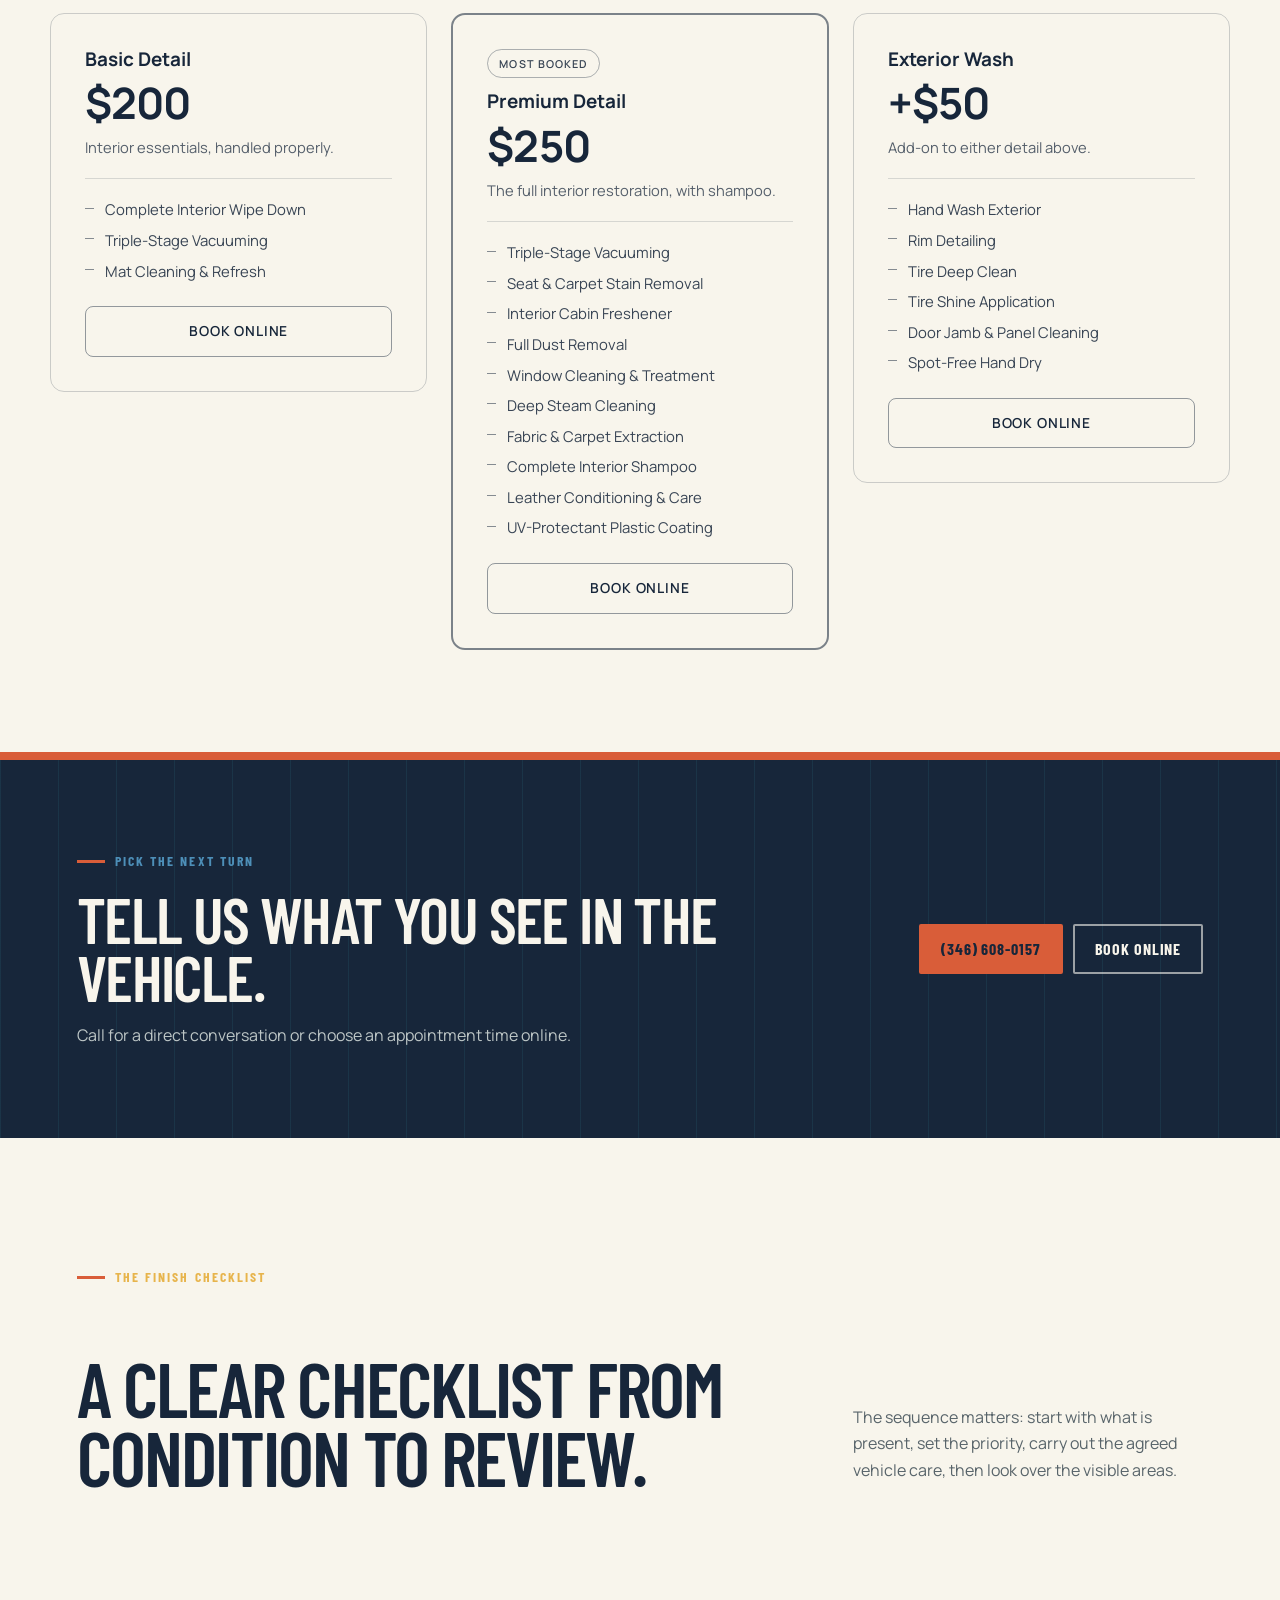
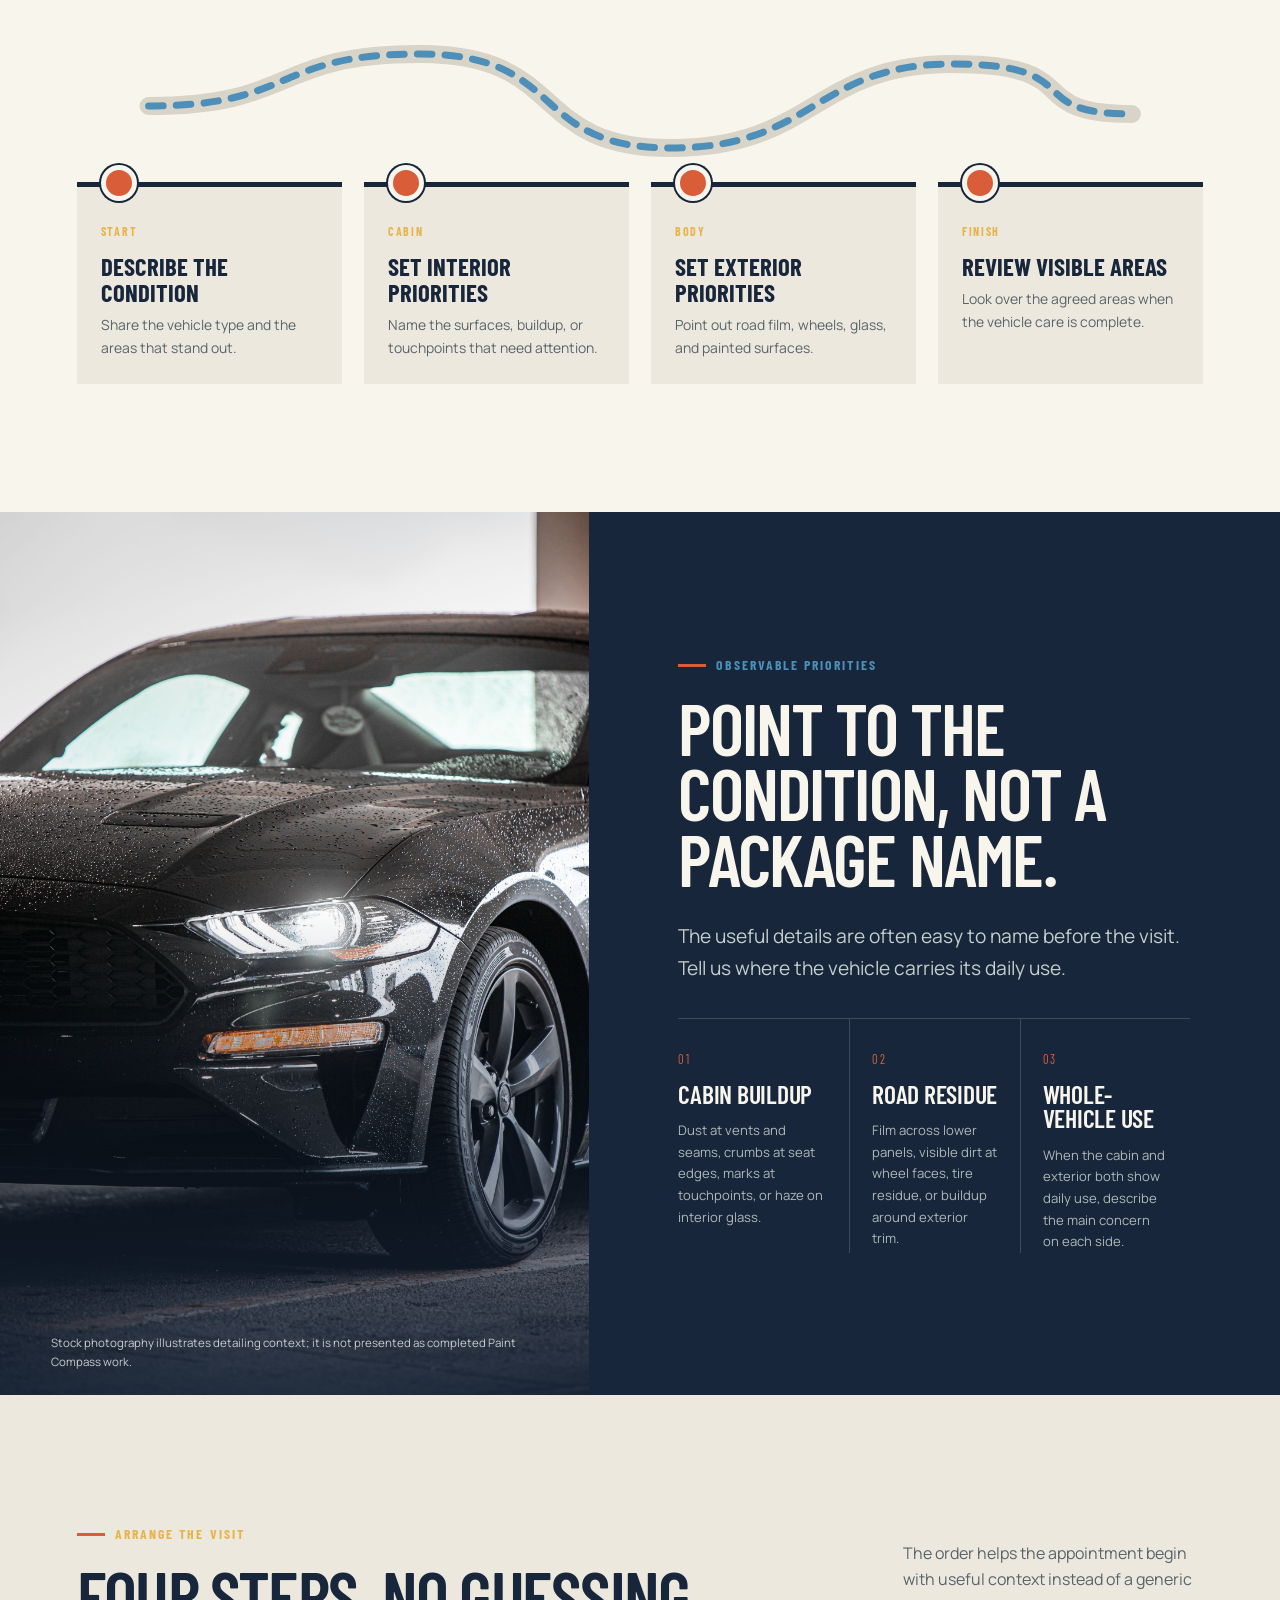
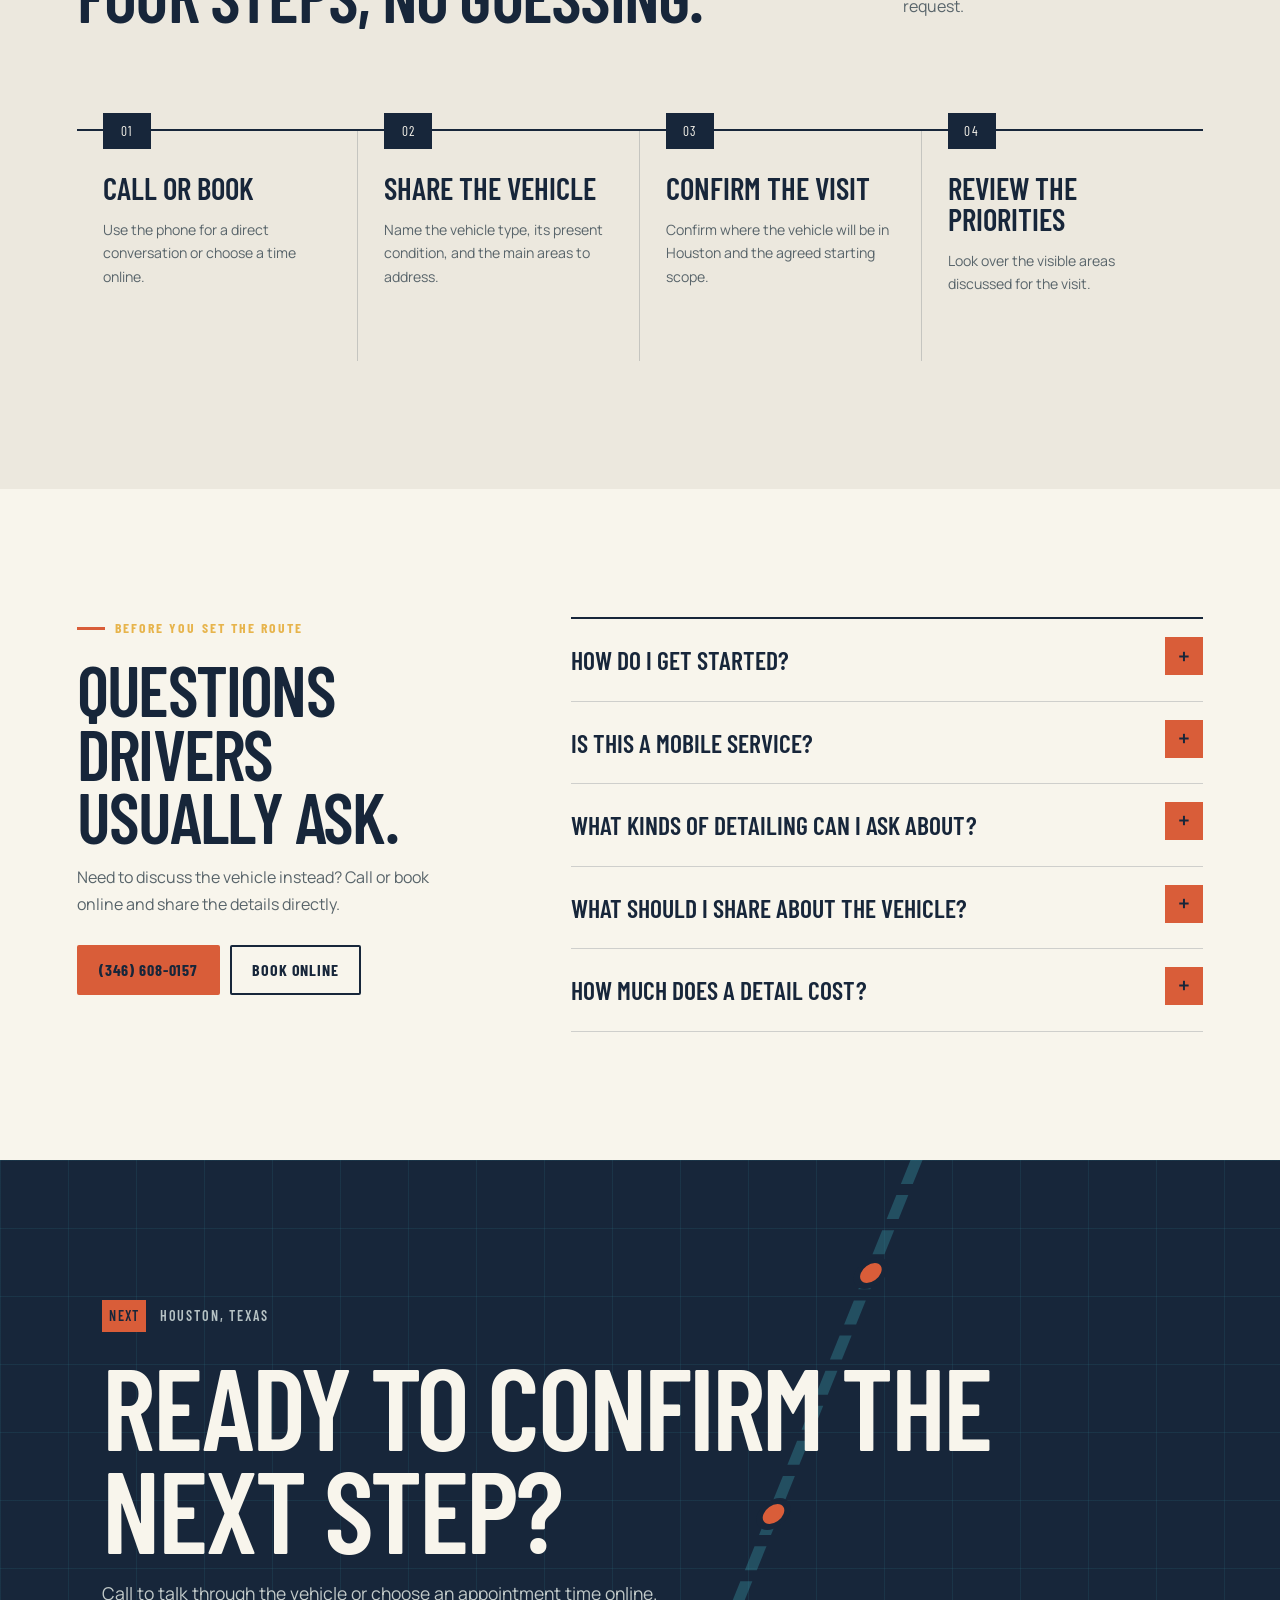
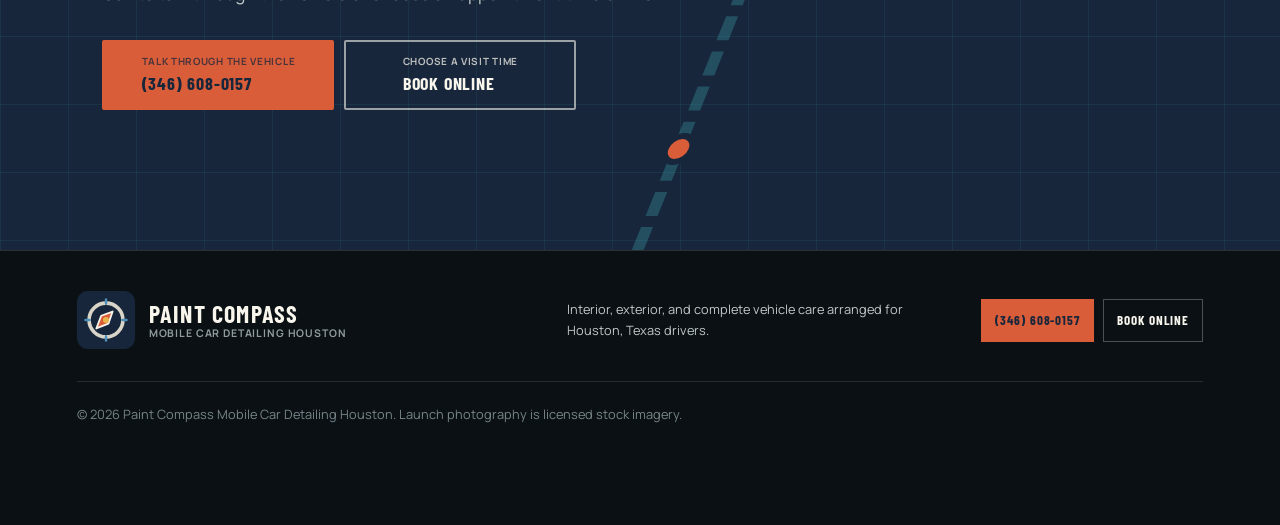
==== commit daa8b250: "fix: sync GMB identity and pricing" ====
--- a/index.html
+++ b/index.html
@@ -3,7 +3,7 @@
 <head>
   <meta charset="utf-8">
   <meta name="viewport" content="width=device-width, initial-scale=1">
-  <title>Paint Compass Mobile Car Detailing Houston, TX</title>
+  <title>Paint Compass Mobile Car Detailing Houston | Call or Book Online</title>
   <meta name="description" content="Mobile car detailing in Houston, Texas for interior, exterior, and complete vehicle care. Call Paint Compass or book an appointment online.">
   <meta name="theme-color" content="#102332">
   <meta property="og:title" content="Paint Compass Mobile Car Detailing Houston">
@@ -19,88 +19,97 @@
   <link rel="preload" href="/assets/hero-route.jpg" as="image">
   <link rel="stylesheet" href="/styles.css">
   <script type="application/ld+json">
-  {
-    "@context": "https://schema.org",
-    "@type": "LocalBusiness",
-    "name": "Paint Compass Mobile Car Detailing Houston",
-    "url": "https://paintcompass.shop/",
-    "description": "Mobile car detailing in Houston, Texas with interior, exterior, and complete vehicle care appointments.",
-    "areaServed": {
-      "@type": "City",
-      "name": "Houston",
-      "containedInPlace": {
-        "@type": "State",
-        "name": "Texas"
-      }
-    },
-    "hasOfferCatalog": {
-      "@type": "OfferCatalog",
-      "name": "Car detailing services",
-      "itemListElement": [
-        {
-          "@type": "Offer",
-          "itemOffered": {
-            "@type": "Service",
-            "name": "Interior car detailing"
+      {
+        "@context": "https://schema.org",
+        "@type": "LocalBusiness",
+        "name": "Paint Compass Mobile Car Detailing Houston",
+        "url": "https://paintcompass.shop/",
+        "telephone": "+1 346-608-0157",
+        "address": {
+          "@type": "PostalAddress",
+          "streetAddress": "5544 S Peek Rd",
+          "addressLocality": "Katy",
+          "addressRegion": "TX",
+          "postalCode": "77494",
+          "addressCountry": "US"
+        },
+        "description": "Mobile car detailing in Houston, Texas with interior, exterior, and complete vehicle care appointments.",
+        "areaServed": {
+          "@type": "City",
+          "name": "Houston",
+          "containedInPlace": {
+            "@type": "State",
+            "name": "Texas"
           }
         },
-        {
-          "@type": "Offer",
-          "itemOffered": {
-            "@type": "Service",
-            "name": "Exterior car detailing"
+        "hasOfferCatalog": {
+          "@type": "OfferCatalog",
+          "name": "Car detailing services",
+          "itemListElement": [
+            {
+              "@type": "Offer",
+              "itemOffered": {
+                "@type": "Service",
+                "name": "Interior car detailing"
+              }
+            },
+            {
+              "@type": "Offer",
+              "itemOffered": {
+                "@type": "Service",
+                "name": "Exterior car detailing"
+              }
+            },
+            {
+              "@type": "Offer",
+              "itemOffered": {
+                "@type": "Service",
+                "name": "Complete car detailing"
+              }
+            }
+          ]
+        },
+        "priceRange": "$200-$250",
+        "makesOffer": [
+          {
+            "@type": "Offer",
+            "name": "Basic Detail",
+            "price": "200",
+            "priceCurrency": "USD",
+            "availability": "https://schema.org/InStock",
+            "itemOffered": {
+              "@type": "Service",
+              "name": "Basic Detail",
+              "description": "Interior essentials: complete interior wipe down, triple-stage vacuuming, and mat cleaning and refresh."
+            }
+          },
+          {
+            "@type": "Offer",
+            "name": "Premium Detail",
+            "price": "250",
+            "priceCurrency": "USD",
+            "availability": "https://schema.org/InStock",
+            "itemOffered": {
+              "@type": "Service",
+              "name": "Premium Detail",
+              "description": "The full interior restoration, including complete interior shampoo, deep steam cleaning, fabric and carpet extraction, and leather conditioning."
+            }
+          },
+          {
+            "@type": "Offer",
+            "name": "Exterior Wash",
+            "price": "50",
+            "priceCurrency": "USD",
+            "availability": "https://schema.org/InStock",
+            "itemOffered": {
+              "@type": "Service",
+              "name": "Exterior Wash",
+              "description": "Add-on exterior wash: hand wash, rim detailing, tire deep clean and shine, door jamb cleaning, and spot-free hand dry."
+            }
           }
-        },
-        {
-          "@type": "Offer",
-          "itemOffered": {
-            "@type": "Service",
-            "name": "Complete car detailing"
-          }
-        }
-      ]
-    },
-    "priceRange": "$200-$250",
-    "makesOffer": [
-      {
-        "@type": "Offer",
-        "name": "Basic Detail",
-        "price": "200",
-        "priceCurrency": "USD",
-        "availability": "https://schema.org/InStock",
-        "itemOffered": {
-          "@type": "Service",
-          "name": "Basic Detail",
-          "description": "Interior essentials: complete interior wipe down, triple-stage vacuuming, and mat cleaning and refresh."
-        }
-      },
-      {
-        "@type": "Offer",
-        "name": "Premium Detail",
-        "price": "250",
-        "priceCurrency": "USD",
-        "availability": "https://schema.org/InStock",
-        "itemOffered": {
-          "@type": "Service",
-          "name": "Premium Detail",
-          "description": "The full interior restoration, including complete interior shampoo, deep steam cleaning, fabric and carpet extraction, and leather conditioning."
-        }
-      },
-      {
-        "@type": "Offer",
-        "name": "Exterior Wash",
-        "price": "50",
-        "priceCurrency": "USD",
-        "availability": "https://schema.org/InStock",
-        "itemOffered": {
-          "@type": "Service",
-          "name": "Exterior Wash",
-          "description": "Add-on exterior wash: hand wash, rim detailing, tire deep clean and shine, door jamb cleaning, and spot-free hand dry."
-        }
+        ]
       }
-    ]
-  }
-  </script>
+    </script>
 </head>
 <body>
   <a class="skip-link" href="#main">Skip to content</a>
@@ -125,7 +134,7 @@
       <a href="#priorities">Priorities</a>
       <a href="#questions">Questions</a>
       <div class="nav-actions">
-        <a class="button button-call button-small" href="#contact" aria-disabled="true">Phone pending</a>
+        <a class="button button-call button-small" href="tel:+13466080157">(346) 608-0157</a>
         <a class="button button-book button-small" href="https://cal.com/sumitdatta/auto-detail-service">Book online</a>
       </div>
     </nav>
@@ -138,9 +147,9 @@
         <h1>Read the paint. <em>Point the care where it matters.</em></h1>
         <p class="hero-lede">Houston roads leave a trace. Arrange focused interior, exterior, or complete car detailing around the vehicle you drive every day.</p>
         <div class="action-pair hero-actions">
-          <a class="button button-call button-large" href="#contact" aria-disabled="true">
+          <a class="button button-call button-large" href="tel:+13466080157">
             <span>Talk through the vehicle</span>
-            <strong>Phone pending</strong>
+            <strong>(346) 608-0157</strong>
           </a>
           <a class="button button-book button-large" href="https://cal.com/sumitdatta/auto-detail-service">
             <span>Choose a visit time</span>
@@ -310,7 +319,7 @@
         <p>Call for a direct conversation or choose an appointment time online.</p>
       </div>
       <div class="action-pair">
-        <a class="button button-call" href="#contact" aria-disabled="true">Phone pending</a>
+        <a class="button button-call" href="tel:+13466080157">(346) 608-0157</a>
         <a class="button button-book button-book-light" href="https://cal.com/sumitdatta/auto-detail-service">Book online</a>
       </div>
     </section>
@@ -403,14 +412,14 @@
         <h2 id="questions-title">Questions drivers usually ask.</h2>
         <p>Need to discuss the vehicle instead? Call or book online and share the details directly.</p>
         <div class="action-pair questions-actions">
-          <a class="button button-call" href="#contact" aria-disabled="true">Phone pending</a>
+          <a class="button button-call" href="tel:+13466080157">(346) 608-0157</a>
           <a class="button button-book button-book-dark" href="https://cal.com/sumitdatta/auto-detail-service">Book online</a>
         </div>
       </div>
       <div class="faq-list">
         <details>
           <summary>How do I get started?</summary>
-          <p>Phone pending or book online. Share the vehicle type, its condition, the areas that need attention, and where it will be in Houston.</p>
+          <p>Call (346) 608-0157 or book online. Share the vehicle type, its condition, the areas that need attention, and where it will be in Houston.</p>
         </details>
         <details>
           <summary>Is this a mobile service?</summary>
@@ -439,9 +448,9 @@
       <h2>Ready to confirm the next step?</h2>
       <p>Call to talk through the vehicle or choose an appointment time online.</p>
       <div class="action-pair final-actions">
-        <a class="button button-call button-large" href="#contact" aria-disabled="true">
+        <a class="button button-call button-large" href="tel:+13466080157">
           <span>Talk through the vehicle</span>
-          <strong>Phone pending</strong>
+          <strong>(346) 608-0157</strong>
         </a>
         <a class="button button-book button-book-light button-large" href="https://cal.com/sumitdatta/auto-detail-service">
           <span>Choose a visit time</span>
@@ -458,14 +467,14 @@
     </div>
     <p>Interior, exterior, and complete vehicle care arranged for Houston, Texas drivers.</p>
     <div class="footer-actions">
-      <a href="#contact" aria-disabled="true">Phone pending</a>
+      <a href="tel:+13466080157">(346) 608-0157</a>
       <a href="https://cal.com/sumitdatta/auto-detail-service">Book online</a>
     </div>
     <p class="footer-fine">© <span data-year>2026</span> Paint Compass Mobile Car Detailing Houston. Launch photography is licensed stock imagery.</p>
   </footer>
 
   <div class="mobile-action-bar" aria-label="Contact options">
-    <a href="#contact" aria-disabled="true"><span>Call</span><strong>Phone pending</strong></a>
+    <a href="tel:+13466080157"><span>Call</span><strong>(346) 608-0157</strong></a>
     <a href="https://cal.com/sumitdatta/auto-detail-service"><span>Schedule</span><strong>Book online</strong></a>
   </div>
 
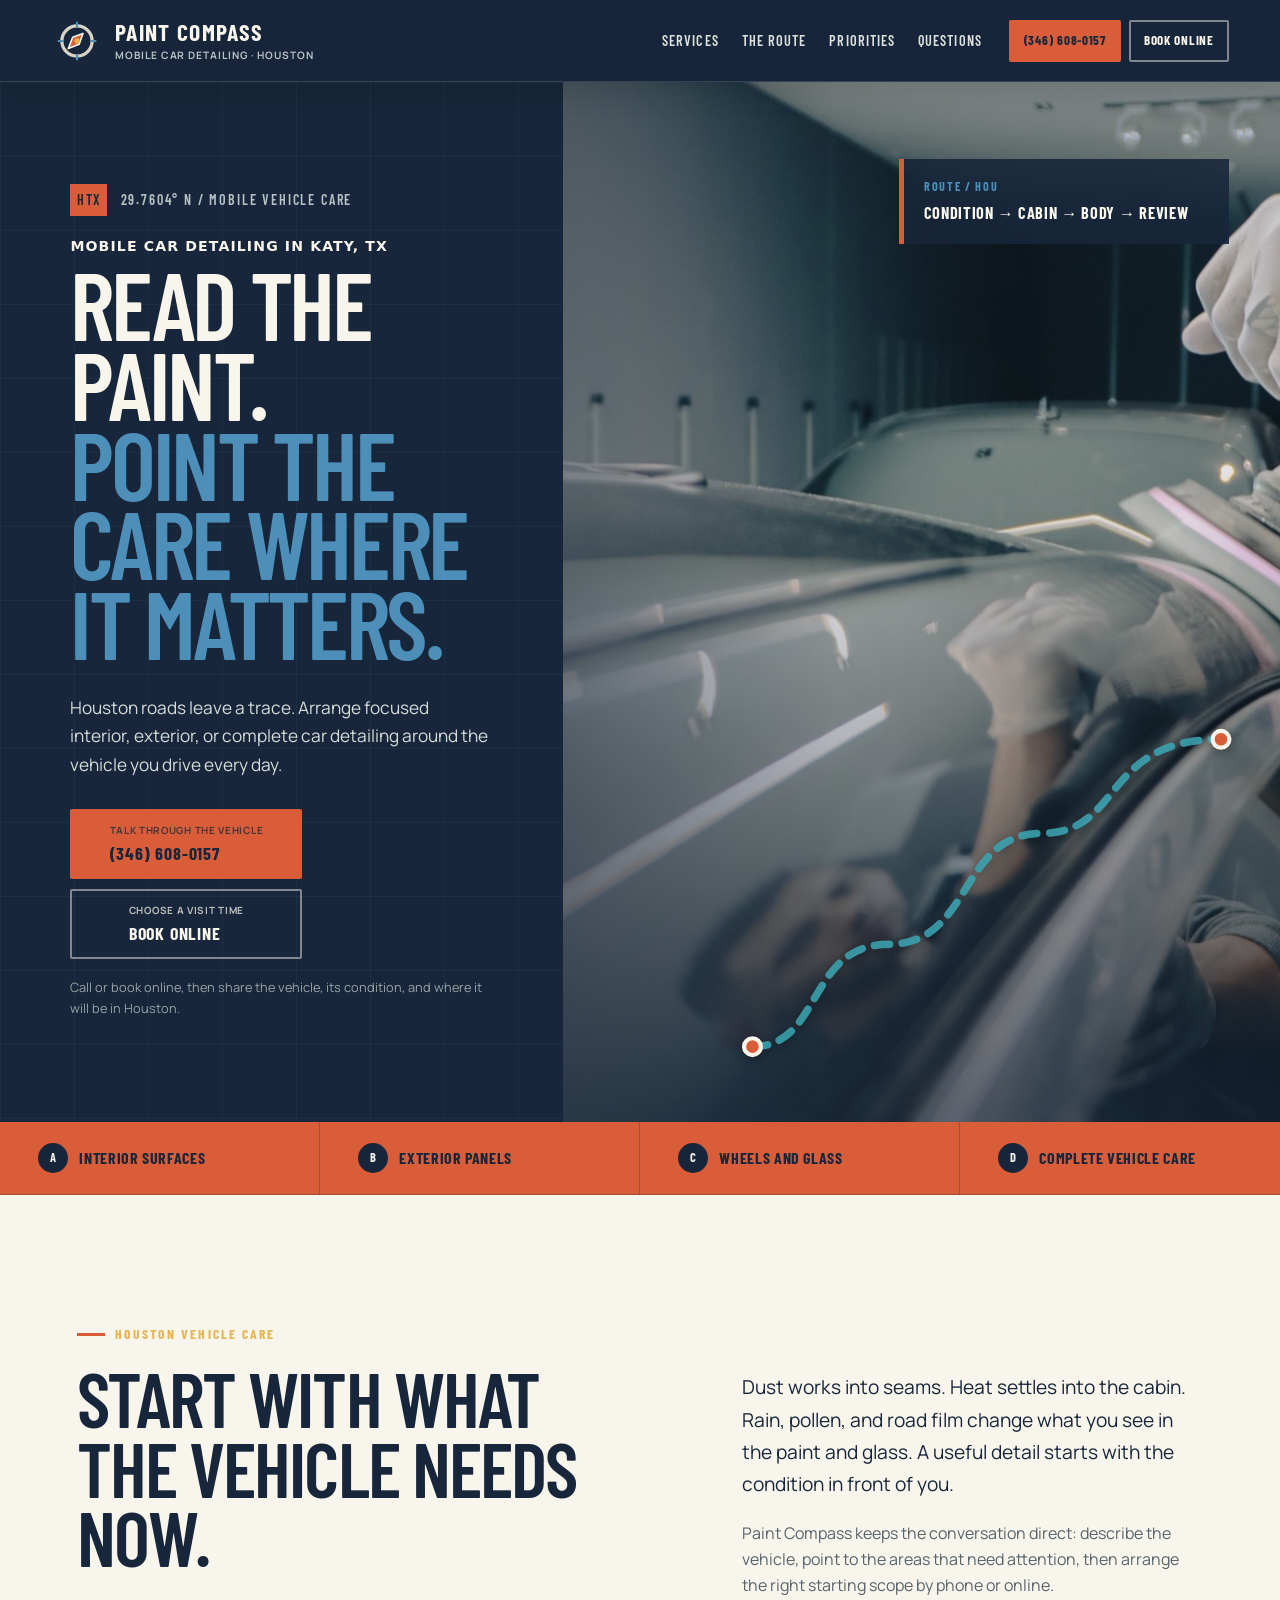
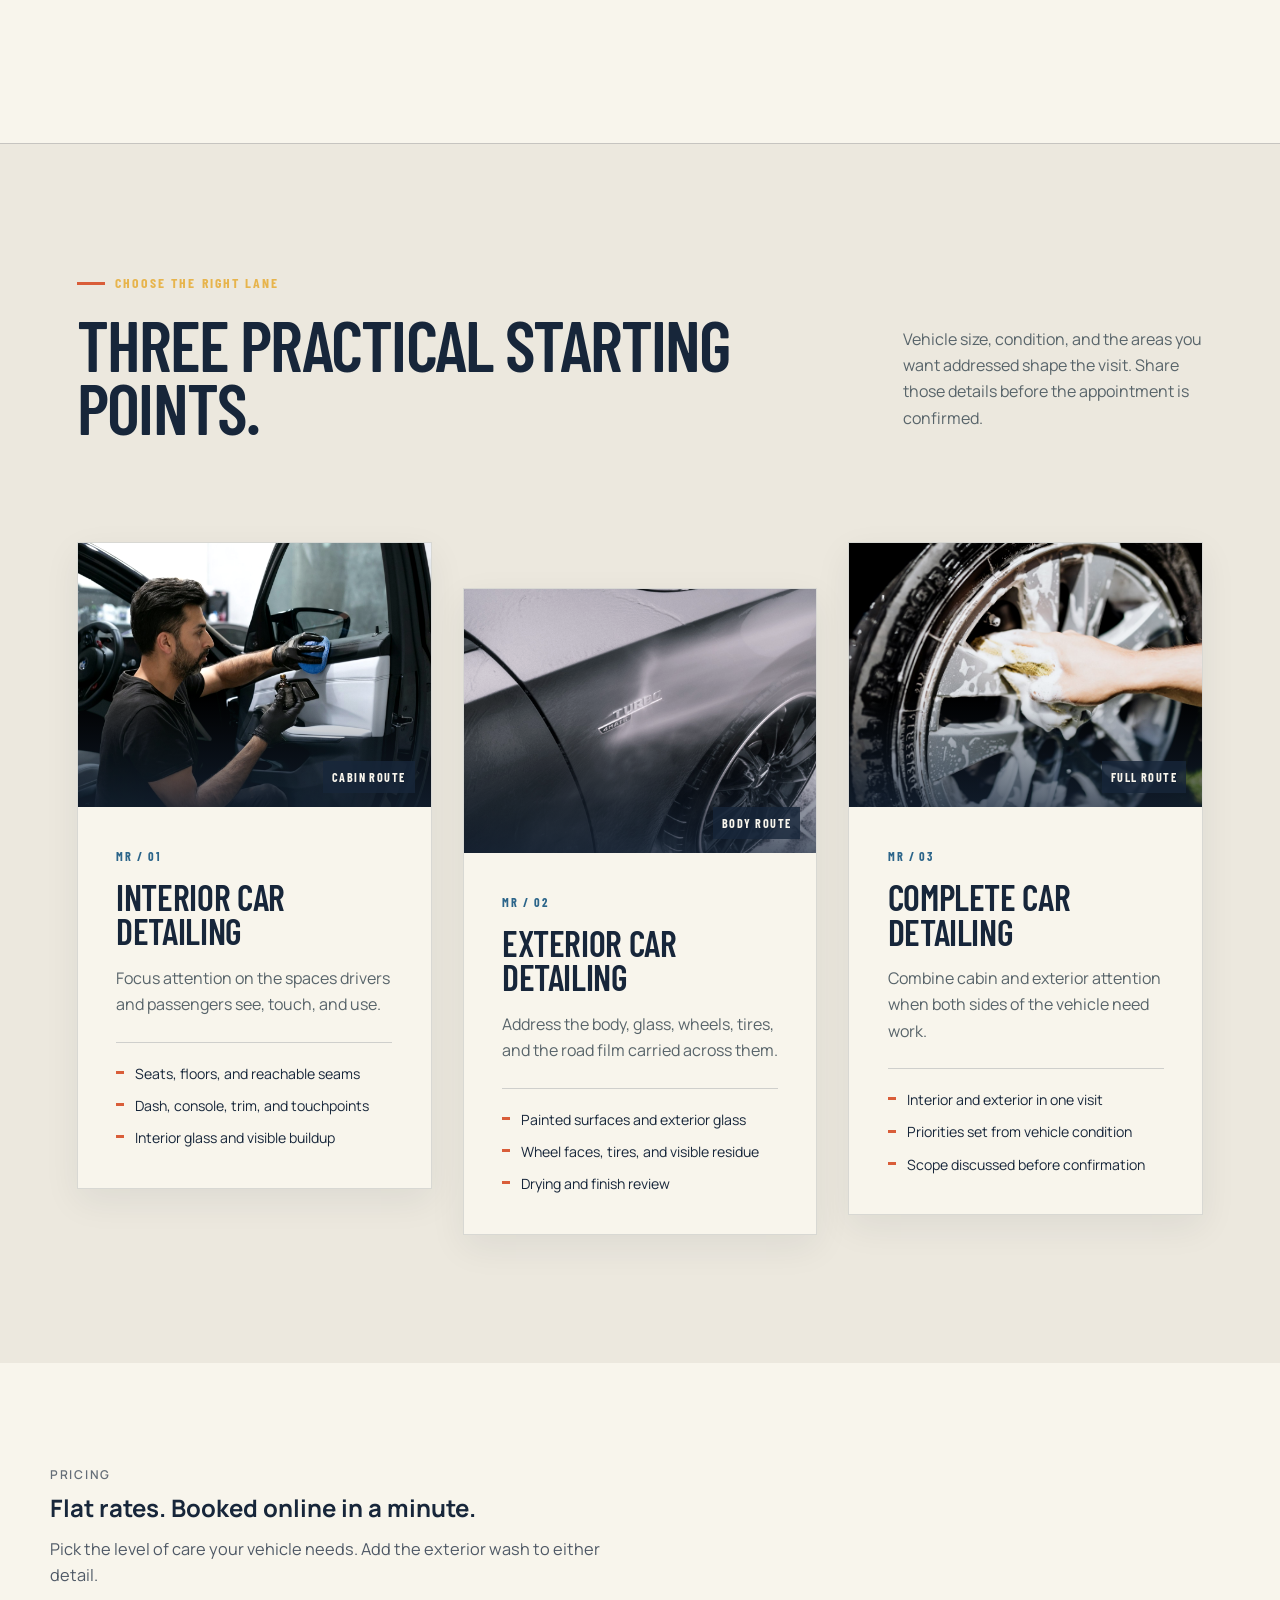
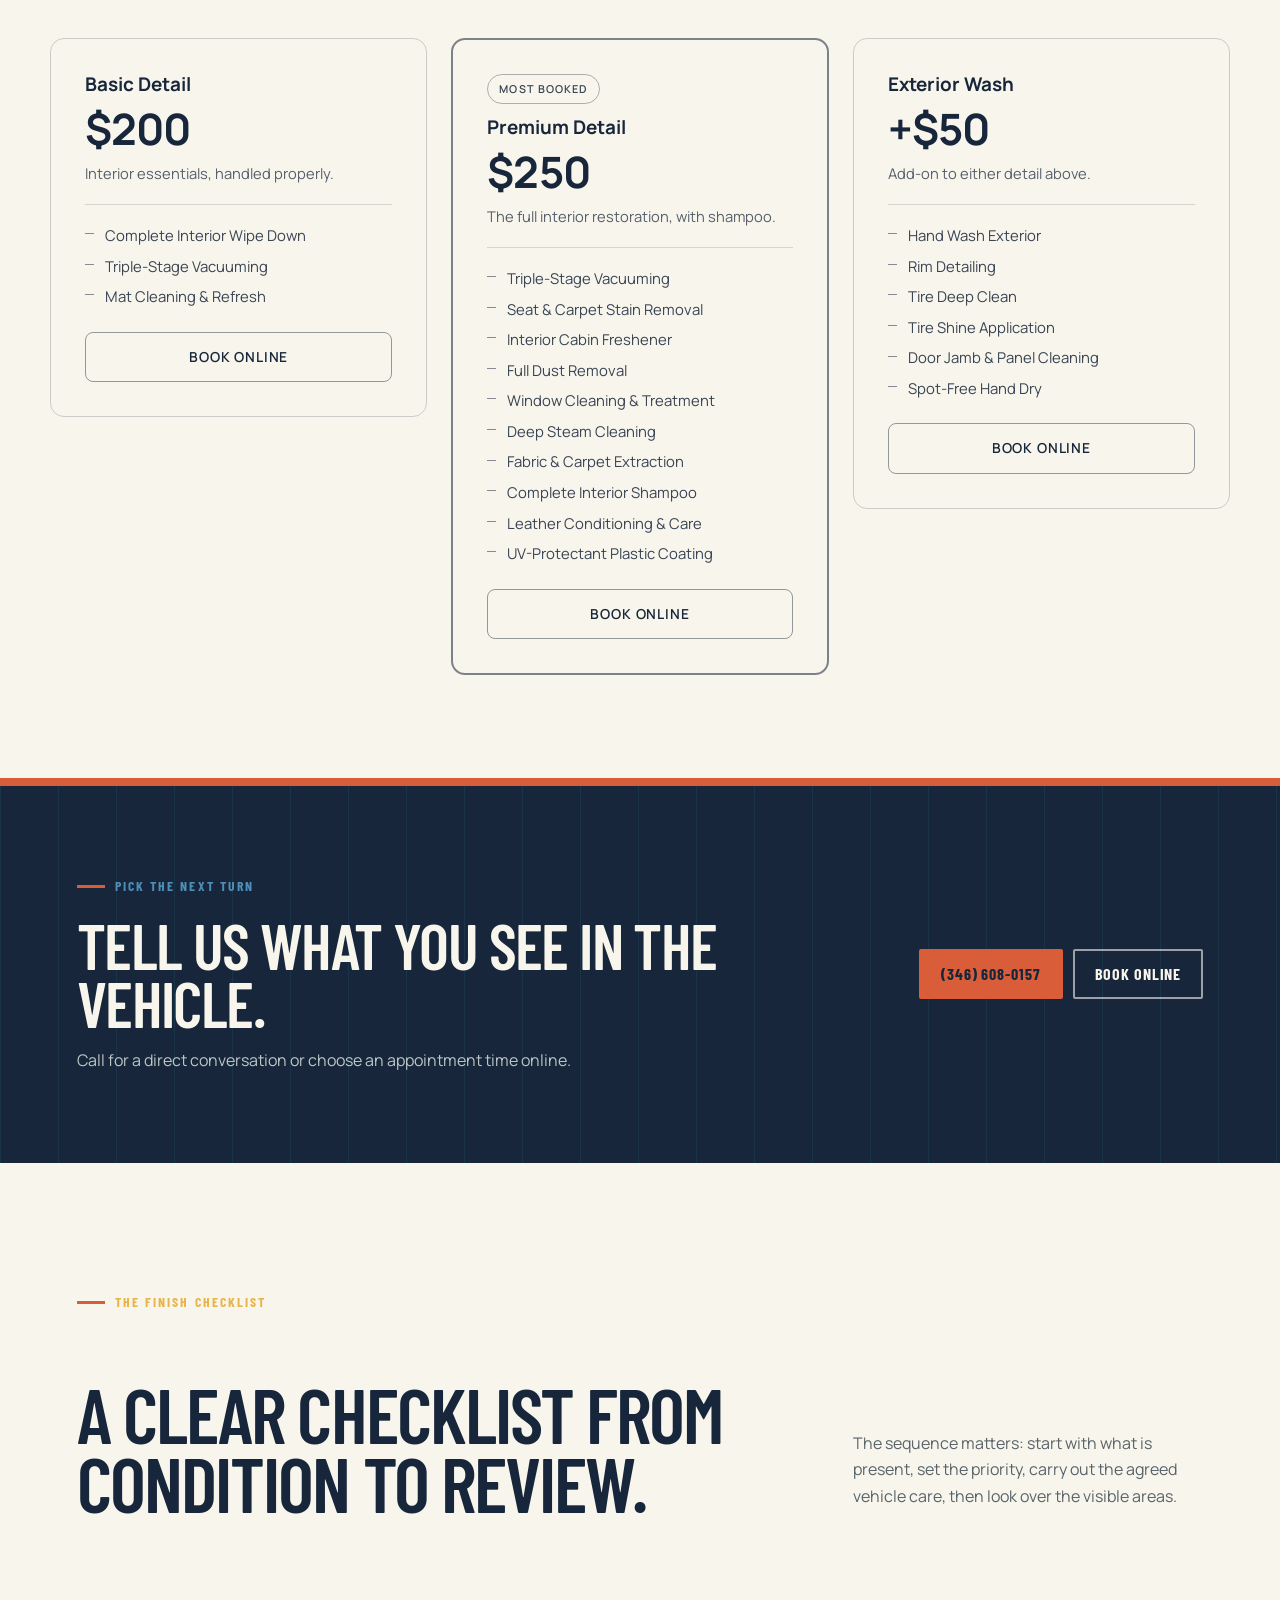
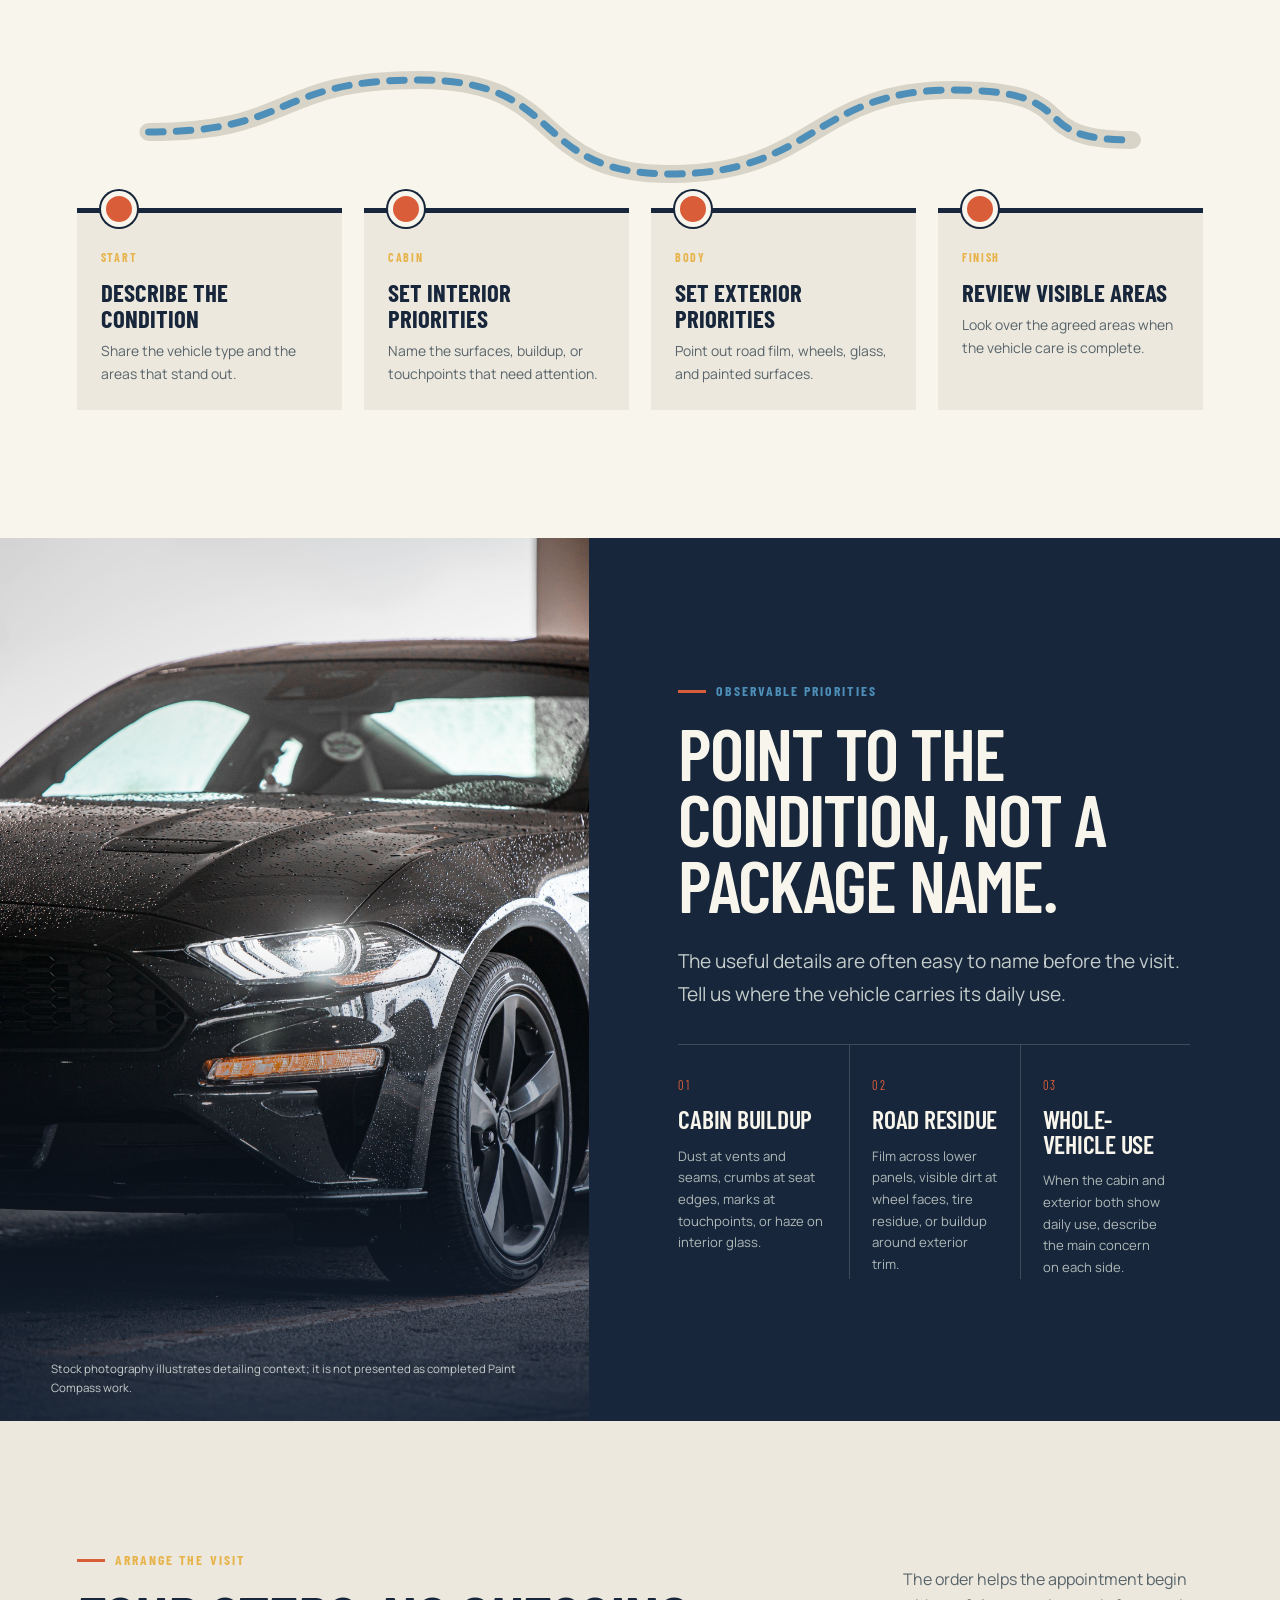
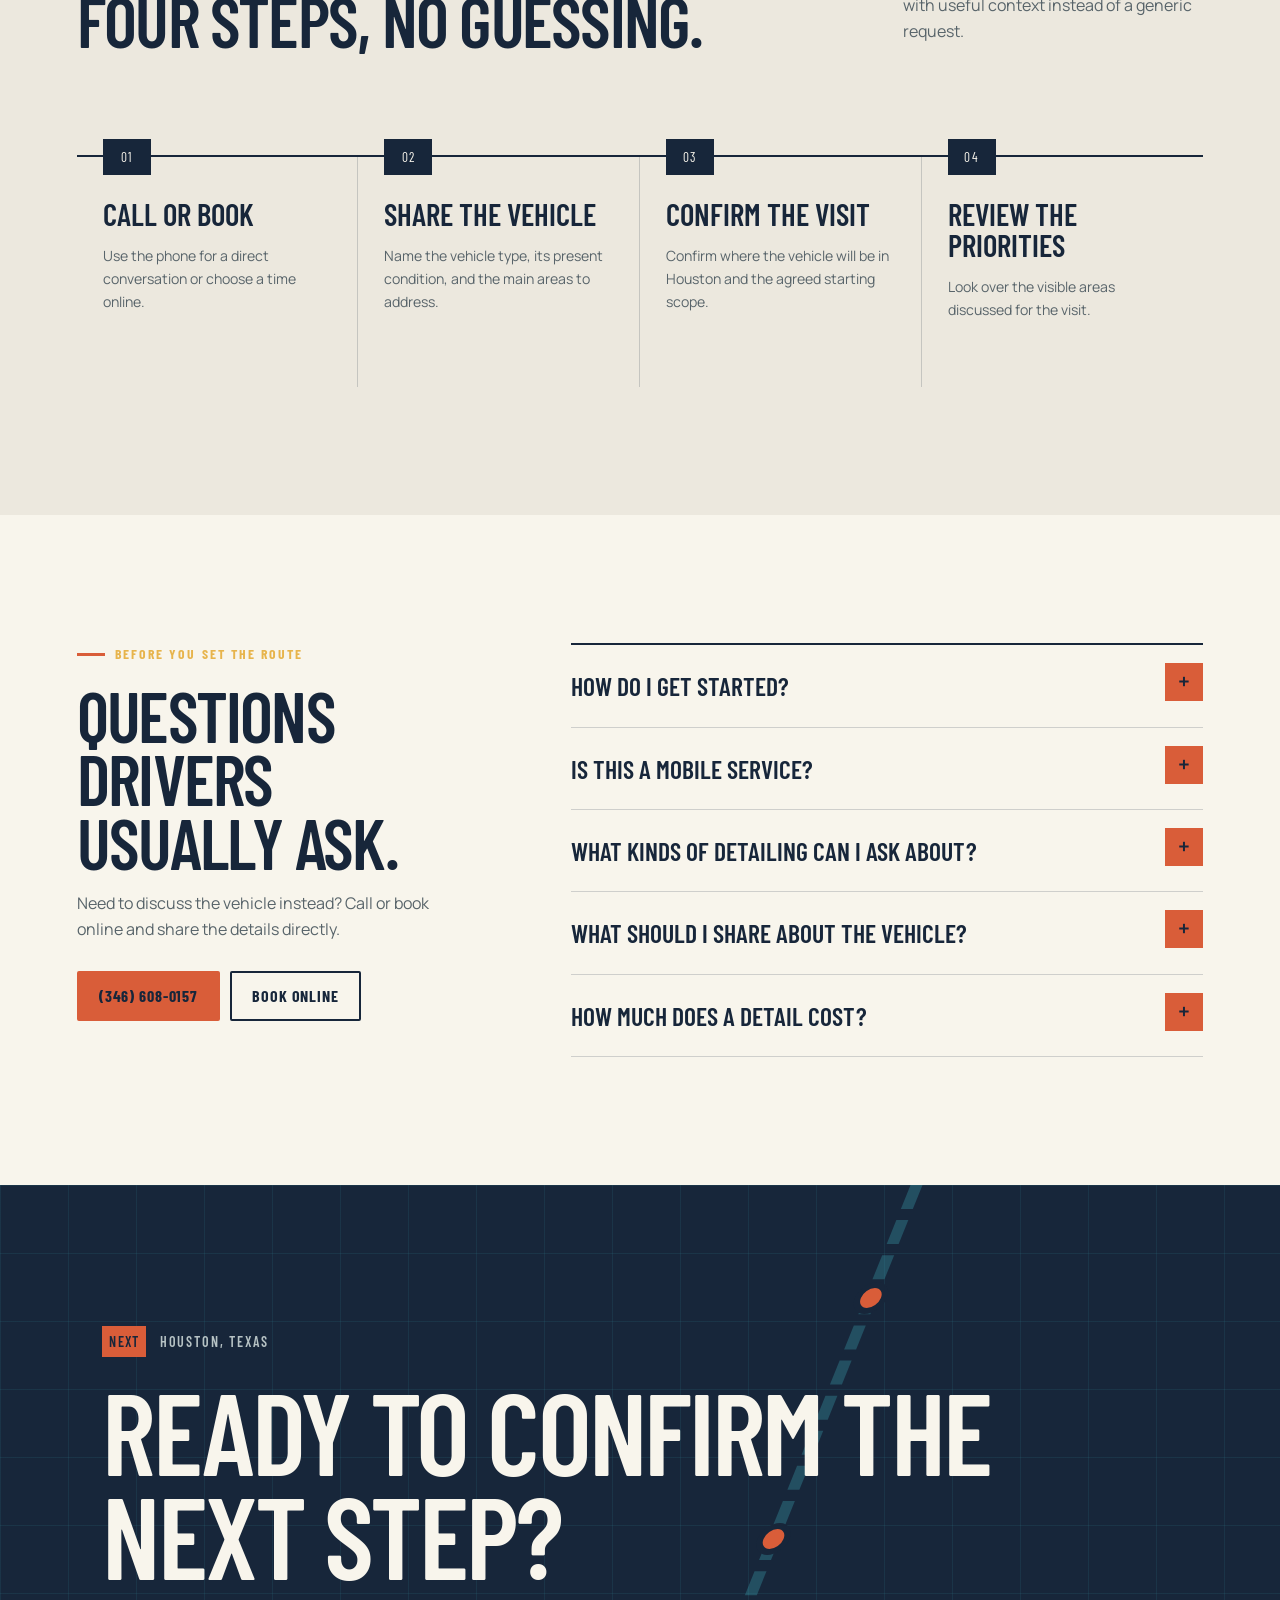
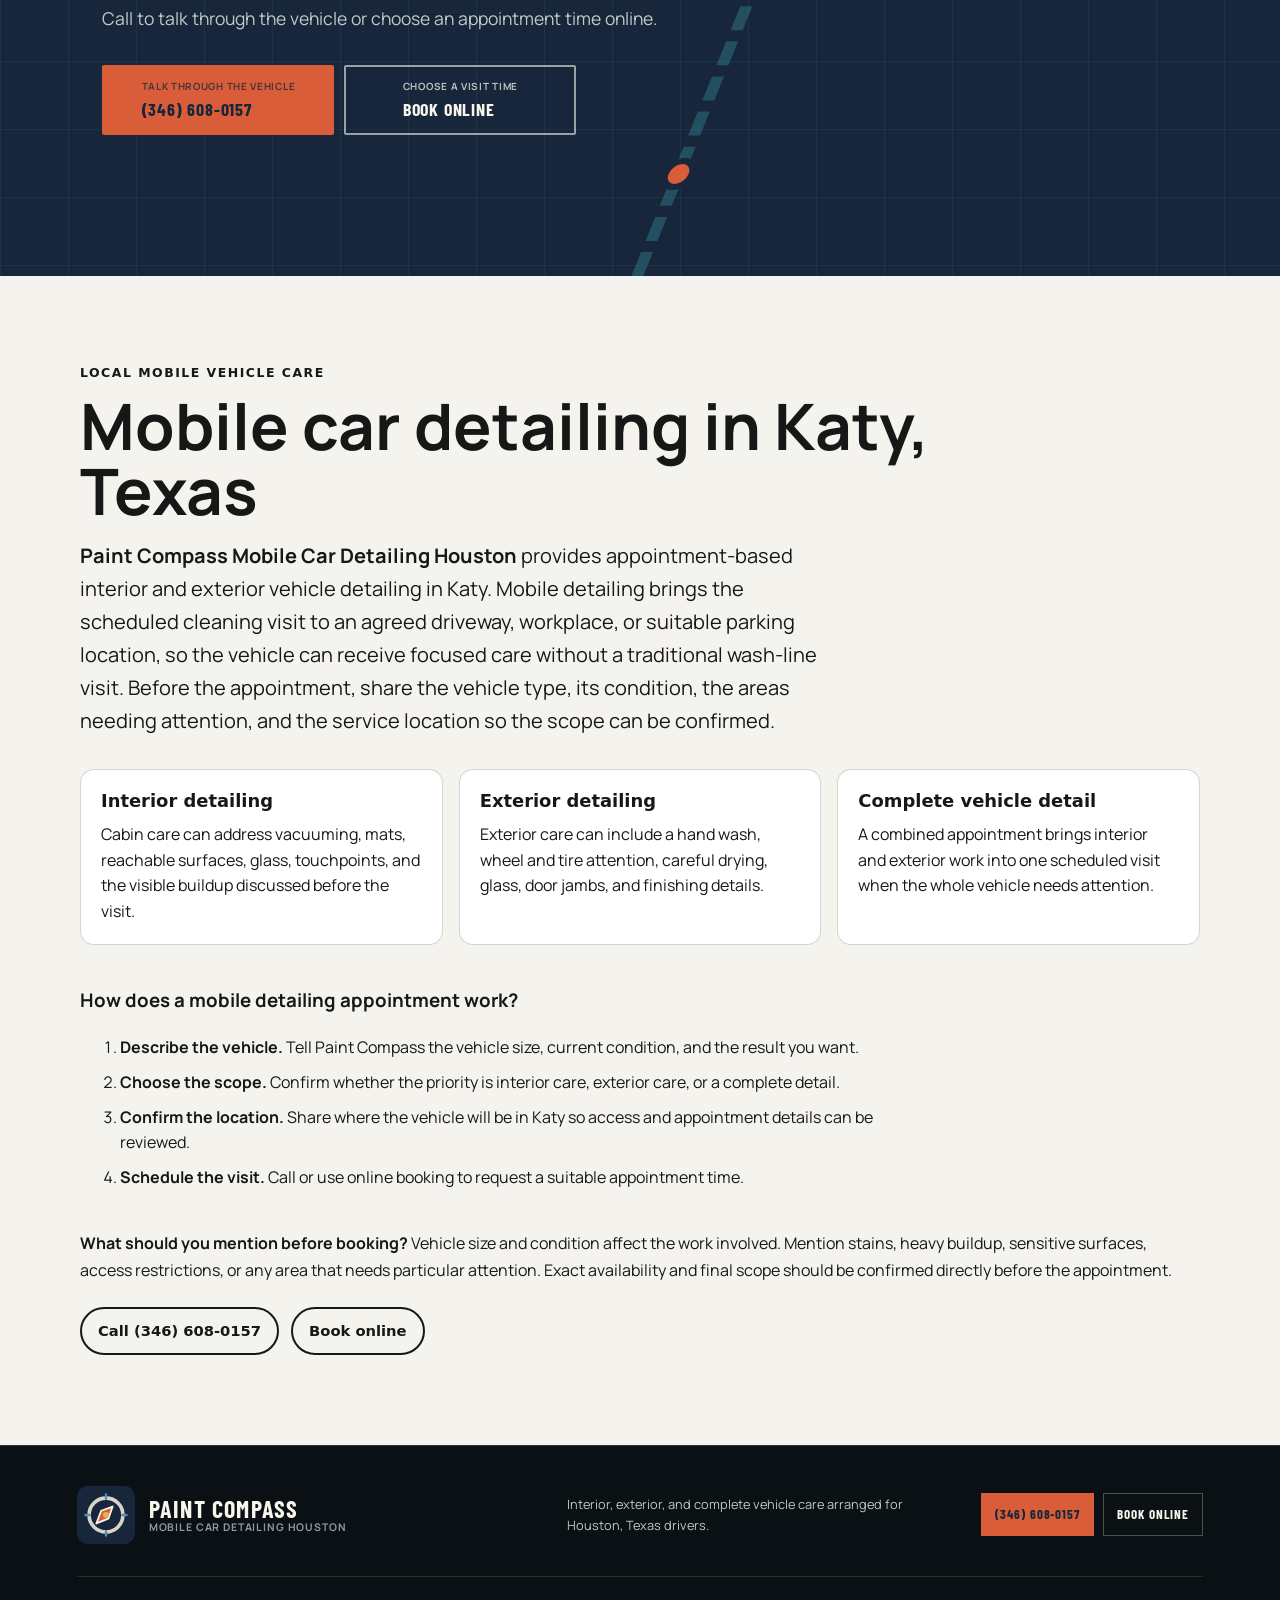
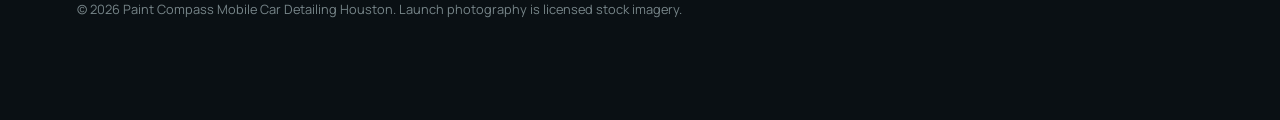
==== commit f249e843: "Improve local SEO and AI search visibility" ====
--- a/index.html
+++ b/index.html
@@ -3,14 +3,8 @@
 <head>
   <meta charset="utf-8">
   <meta name="viewport" content="width=device-width, initial-scale=1">
-  <title>Paint Compass Mobile Car Detailing Houston | Call or Book Online</title>
-  <meta name="description" content="Mobile car detailing in Houston, Texas for interior, exterior, and complete vehicle care. Call Paint Compass or book an appointment online.">
+  <title>Mobile Car Detailing in Katy, TX | Paint Compass</title>
   <meta name="theme-color" content="#102332">
-  <meta property="og:title" content="Paint Compass Mobile Car Detailing Houston">
-  <meta property="og:description" content="Call or book mobile car detailing for interior, exterior, and complete vehicle care in Houston, Texas.">
-  <meta property="og:type" content="website">
-  <meta property="og:url" content="https://paintcompass.shop/">
-  <meta property="og:image" content="https://paintcompass.shop/assets/hero-route.jpg">
   <link rel="canonical" href="https://paintcompass.shop/">
   <link rel="icon" href="/assets/favicon.svg" type="image/svg+xml">
   <link rel="preconnect" href="https://fonts.googleapis.com">
@@ -19,97 +13,178 @@
   <link rel="preload" href="/assets/hero-route.jpg" as="image">
   <link rel="stylesheet" href="/styles.css">
   <script type="application/ld+json">
+{
+  "@context": "https://schema.org",
+  "@type": "AutomotiveBusiness",
+  "name": "Paint Compass Mobile Car Detailing Houston",
+  "url": "https://paintcompass.shop/",
+  "telephone": "+1 346-608-0157",
+  "address": {
+    "@type": "PostalAddress",
+    "streetAddress": "5544 S Peek Rd",
+    "addressLocality": "Katy",
+    "addressRegion": "TX",
+    "postalCode": "77494",
+    "addressCountry": "US"
+  },
+  "description": "Mobile car detailing in Houston, Texas with interior, exterior, and complete vehicle care appointments.",
+  "areaServed": {
+    "@type": "City",
+    "name": "Katy",
+    "containedInPlace": {
+      "@type": "State",
+      "name": "Texas"
+    }
+  },
+  "hasOfferCatalog": {
+    "@type": "OfferCatalog",
+    "name": "Car detailing services",
+    "itemListElement": [
       {
-        "@context": "https://schema.org",
-        "@type": "LocalBusiness",
-        "name": "Paint Compass Mobile Car Detailing Houston",
-        "url": "https://paintcompass.shop/",
-        "telephone": "+1 346-608-0157",
-        "address": {
-          "@type": "PostalAddress",
-          "streetAddress": "5544 S Peek Rd",
-          "addressLocality": "Katy",
-          "addressRegion": "TX",
-          "postalCode": "77494",
-          "addressCountry": "US"
-        },
-        "description": "Mobile car detailing in Houston, Texas with interior, exterior, and complete vehicle care appointments.",
-        "areaServed": {
-          "@type": "City",
-          "name": "Houston",
-          "containedInPlace": {
-            "@type": "State",
-            "name": "Texas"
-          }
-        },
-        "hasOfferCatalog": {
-          "@type": "OfferCatalog",
-          "name": "Car detailing services",
-          "itemListElement": [
-            {
-              "@type": "Offer",
-              "itemOffered": {
-                "@type": "Service",
-                "name": "Interior car detailing"
-              }
-            },
-            {
-              "@type": "Offer",
-              "itemOffered": {
-                "@type": "Service",
-                "name": "Exterior car detailing"
-              }
-            },
-            {
-              "@type": "Offer",
-              "itemOffered": {
-                "@type": "Service",
-                "name": "Complete car detailing"
-              }
-            }
-          ]
-        },
-        "priceRange": "$200-$250",
-        "makesOffer": [
-          {
-            "@type": "Offer",
-            "name": "Basic Detail",
-            "price": "200",
-            "priceCurrency": "USD",
-            "availability": "https://schema.org/InStock",
-            "itemOffered": {
-              "@type": "Service",
-              "name": "Basic Detail",
-              "description": "Interior essentials: complete interior wipe down, triple-stage vacuuming, and mat cleaning and refresh."
-            }
-          },
-          {
-            "@type": "Offer",
-            "name": "Premium Detail",
-            "price": "250",
-            "priceCurrency": "USD",
-            "availability": "https://schema.org/InStock",
-            "itemOffered": {
-              "@type": "Service",
-              "name": "Premium Detail",
-              "description": "The full interior restoration, including complete interior shampoo, deep steam cleaning, fabric and carpet extraction, and leather conditioning."
-            }
-          },
-          {
-            "@type": "Offer",
-            "name": "Exterior Wash",
-            "price": "50",
-            "priceCurrency": "USD",
-            "availability": "https://schema.org/InStock",
-            "itemOffered": {
-              "@type": "Service",
-              "name": "Exterior Wash",
-              "description": "Add-on exterior wash: hand wash, rim detailing, tire deep clean and shine, door jamb cleaning, and spot-free hand dry."
-            }
-          }
-        ]
+        "@type": "Offer",
+        "itemOffered": {
+          "@type": "Service",
+          "name": "Interior car detailing"
+        }
+      },
+      {
+        "@type": "Offer",
+        "itemOffered": {
+          "@type": "Service",
+          "name": "Exterior car detailing"
+        }
+      },
+      {
+        "@type": "Offer",
+        "itemOffered": {
+          "@type": "Service",
+          "name": "Complete car detailing"
+        }
       }
+    ]
+  },
+  "priceRange": "$200-$250",
+  "makesOffer": [
+    {
+      "@type": "Offer",
+      "name": "Basic Detail",
+      "price": "200",
+      "priceCurrency": "USD",
+      "availability": "https://schema.org/InStock",
+      "itemOffered": {
+        "@type": "Service",
+        "name": "Basic Detail",
+        "description": "Interior essentials: complete interior wipe down, triple-stage vacuuming, and mat cleaning and refresh."
+      }
+    },
+    {
+      "@type": "Offer",
+      "name": "Premium Detail",
+      "price": "250",
+      "priceCurrency": "USD",
+      "availability": "https://schema.org/InStock",
+      "itemOffered": {
+        "@type": "Service",
+        "name": "Premium Detail",
+        "description": "The full interior restoration, including complete interior shampoo, deep steam cleaning, fabric and carpet extraction, and leather conditioning."
+      }
+    },
+    {
+      "@type": "Offer",
+      "name": "Exterior Wash",
+      "price": "50",
+      "priceCurrency": "USD",
+      "availability": "https://schema.org/InStock",
+      "itemOffered": {
+        "@type": "Service",
+        "name": "Exterior Wash",
+        "description": "Add-on exterior wash: hand wash, rim detailing, tire deep clean and shine, door jamb cleaning, and spot-free hand dry."
+      }
+    }
+  ],
+  "@id": "https://paintcompass.shop/#business",
+  "geo": {
+    "@type": "GeoCoordinates",
+    "latitude": 29.7499519,
+    "longitude": -95.8124423
+  },
+  "image": "https://paintcompass.shop/assets/hero-route.jpg",
+  "contactPoint": {
+    "@type": "ContactPoint",
+    "telephone": "+1 346-608-0157",
+    "contactType": "customer service",
+    "areaServed": "US-TX",
+    "availableLanguage": "English"
+  }
+}
     </script>
+<!-- SEO-GEO:START -->
+  <meta name="description" content="Mobile car detailing in Katy, TX from Paint Compass, with interior cleaning, exterior hand washing, and complete details. Call or book online.">
+  <meta name="robots" content="index, follow, max-image-preview:large, max-snippet:-1, max-video-preview:-1">
+  <meta property="og:locale" content="en_US">
+  <meta property="og:type" content="website">
+  <meta property="og:site_name" content="Paint Compass">
+  <meta property="og:title" content="Mobile Car Detailing in Katy, TX | Paint Compass">
+  <meta property="og:description" content="Mobile car detailing in Katy, TX from Paint Compass, with interior cleaning, exterior hand washing, and complete details. Call or book online.">
+  <meta property="og:url" content="https://paintcompass.shop/">
+  <meta property="og:image" content="https://paintcompass.shop/assets/hero-route.jpg">
+  <meta name="twitter:image" content="https://paintcompass.shop/assets/hero-route.jpg">
+  <meta name="twitter:card" content="summary_large_image">
+  <meta name="twitter:title" content="Mobile Car Detailing in Katy, TX | Paint Compass">
+  <meta name="twitter:description" content="Mobile car detailing in Katy, TX from Paint Compass, with interior cleaning, exterior hand washing, and complete details. Call or book online.">
+  <style id="seo-geo-styles">
+    .seo-local-intent { display:block; margin:0 0 .55rem; font:700 clamp(.78rem,1.1vw,.95rem)/1.2 system-ui,sans-serif; letter-spacing:.08em; text-transform:uppercase; }
+    .seo-geo-section { background:#f5f3ed; color:#171717; padding:clamp(3.5rem,7vw,6.5rem) clamp(1.25rem,5vw,5rem); }
+    .seo-geo-inner { width:min(1120px,100%); margin:0 auto; }
+    .seo-geo-kicker { margin:0 0 .75rem; font:700 .78rem/1.2 system-ui,sans-serif; letter-spacing:.12em; text-transform:uppercase; }
+    .seo-geo-section h2 { max-width:22ch; margin:0 0 1rem; color:inherit; font-size:clamp(2rem,5vw,4rem); line-height:1.02; }
+    .seo-geo-answer { max-width:760px; margin:0 0 2rem; font-size:clamp(1.05rem,2vw,1.25rem); line-height:1.65; }
+    .seo-geo-grid { display:grid; grid-template-columns:repeat(3,minmax(0,1fr)); gap:1rem; margin:2rem 0; }
+    .seo-geo-card { border:1px solid rgba(23,23,23,.18); border-radius:14px; padding:1.25rem; background:#fff; }
+    .seo-geo-card h3 { margin:0 0 .6rem; color:inherit; font:700 1.12rem/1.25 system-ui,sans-serif; }
+    .seo-geo-card p { margin:0; line-height:1.6; }
+    .seo-geo-steps { max-width:820px; margin:2.5rem 0; }
+    .seo-geo-steps li { margin:.65rem 0; line-height:1.55; }
+    .seo-geo-actions { display:flex; flex-wrap:wrap; gap:.75rem; margin-top:1.5rem; }
+    .seo-geo-action { display:inline-flex; align-items:center; min-height:48px; padding:.75rem 1rem; border:2px solid currentColor; border-radius:999px; color:inherit; font:700 .92rem/1 system-ui,sans-serif; text-decoration:none; }
+    @media (max-width:760px) { .seo-geo-grid { grid-template-columns:1fr; } }
+  </style>
+<!-- SEO-GEO:END -->
+  <script id="seo-geo-entity-schema" type="application/ld+json">
+{
+  "@context": "https://schema.org",
+  "@graph": [
+    {
+      "@type": "WebSite",
+      "@id": "https://paintcompass.shop/#website",
+      "url": "https://paintcompass.shop/",
+      "name": "Paint Compass Mobile Car Detailing Houston",
+      "inLanguage": "en-US",
+      "publisher": {
+        "@id": "https://paintcompass.shop/#business"
+      }
+    },
+    {
+      "@type": "Service",
+      "@id": "https://paintcompass.shop/#mobile-car-detailing",
+      "name": "Mobile Car Detailing in Katy, Texas",
+      "serviceType": "Mobile car detailing",
+      "provider": {
+        "@id": "https://paintcompass.shop/#business"
+      },
+      "areaServed": {
+        "@type": "City",
+        "name": "Katy",
+        "containedInPlace": {
+          "@type": "State",
+          "name": "Texas"
+        }
+      },
+      "url": "https://paintcompass.shop/#services"
+    }
+  ]
+}
+  </script>
 </head>
 <body>
   <a class="skip-link" href="#main">Skip to content</a>
@@ -144,7 +219,7 @@
     <section class="hero" id="top">
       <div class="hero-copy">
         <p class="coordinate"><span>HTX</span> 29.7604° N / Mobile vehicle care</p>
-        <h1>Read the paint. <em>Point the care where it matters.</em></h1>
+        <h1><span class="seo-local-intent" data-seo-local-intent>Mobile Car Detailing in Katy, TX</span>Read the paint. <em>Point the care where it matters.</em></h1>
         <p class="hero-lede">Houston roads leave a trace. Arrange focused interior, exterior, or complete car detailing around the vehicle you drive every day.</p>
         <div class="action-pair hero-actions">
           <a class="button button-call button-large" href="tel:+13466080157">
@@ -458,6 +533,46 @@
         </a>
       </div>
     </section>
+  <!-- SEO-GEO-LOCAL:START -->
+    <section class="seo-geo-section" id="local-detailing" aria-labelledby="local-detailing-title">
+      <div class="seo-geo-inner">
+        <p class="seo-geo-kicker">Local mobile vehicle care</p>
+        <h2 id="local-detailing-title">Mobile car detailing in Katy, Texas</h2>
+        <p class="seo-geo-answer"><strong>Paint Compass Mobile Car Detailing Houston</strong> provides appointment-based interior and exterior vehicle detailing in Katy. Mobile detailing brings the scheduled cleaning visit to an agreed driveway, workplace, or suitable parking location, so the vehicle can receive focused care without a traditional wash-line visit. Before the appointment, share the vehicle type, its condition, the areas needing attention, and the service location so the scope can be confirmed.</p>
+
+        <div class="seo-geo-grid" aria-label="Available detailing options">
+          <article class="seo-geo-card">
+            <h3>Interior detailing</h3>
+            <p>Cabin care can address vacuuming, mats, reachable surfaces, glass, touchpoints, and the visible buildup discussed before the visit.</p>
+          </article>
+          <article class="seo-geo-card">
+            <h3>Exterior detailing</h3>
+            <p>Exterior care can include a hand wash, wheel and tire attention, careful drying, glass, door jambs, and finishing details.</p>
+          </article>
+          <article class="seo-geo-card">
+            <h3>Complete vehicle detail</h3>
+            <p>A combined appointment brings interior and exterior work into one scheduled visit when the whole vehicle needs attention.</p>
+          </article>
+        </div>
+
+        <div class="seo-geo-steps">
+          <h3>How does a mobile detailing appointment work?</h3>
+          <ol>
+            <li><strong>Describe the vehicle.</strong> Tell Paint Compass the vehicle size, current condition, and the result you want.</li>
+            <li><strong>Choose the scope.</strong> Confirm whether the priority is interior care, exterior care, or a complete detail.</li>
+            <li><strong>Confirm the location.</strong> Share where the vehicle will be in Katy so access and appointment details can be reviewed.</li>
+            <li><strong>Schedule the visit.</strong> Call or use online booking to request a suitable appointment time.</li>
+          </ol>
+        </div>
+
+        <p><strong>What should you mention before booking?</strong> Vehicle size and condition affect the work involved. Mention stains, heavy buildup, sensitive surfaces, access restrictions, or any area that needs particular attention. Exact availability and final scope should be confirmed directly before the appointment.</p>
+        <div class="seo-geo-actions">
+          <a class="seo-geo-action" href="tel:+13466080157">Call (346) 608-0157</a>
+          <a class="seo-geo-action" href="https://cal.com/sumitdatta/auto-detail-service" target="_blank" rel="noopener">Book online</a>
+        </div>
+      </div>
+    </section>
+<!-- SEO-GEO-LOCAL:END -->
   </main>
 
   <footer class="site-footer">
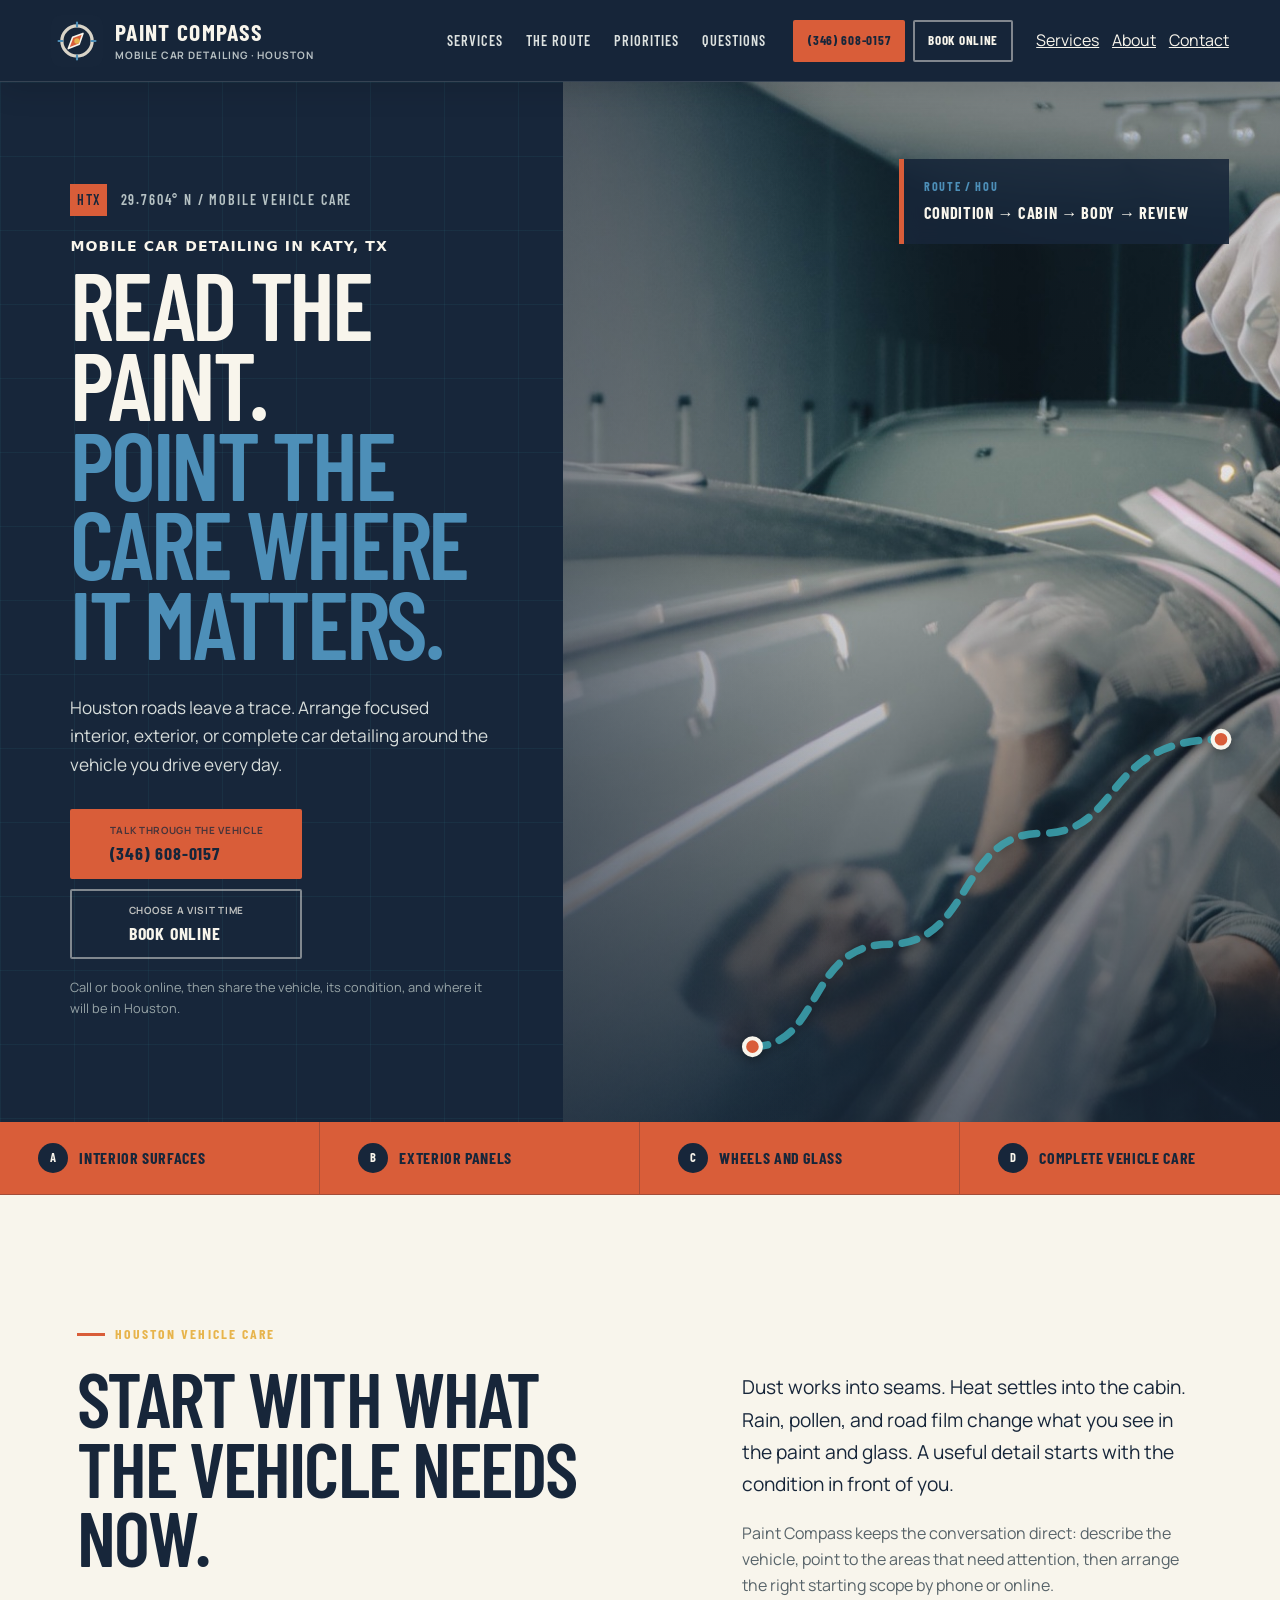
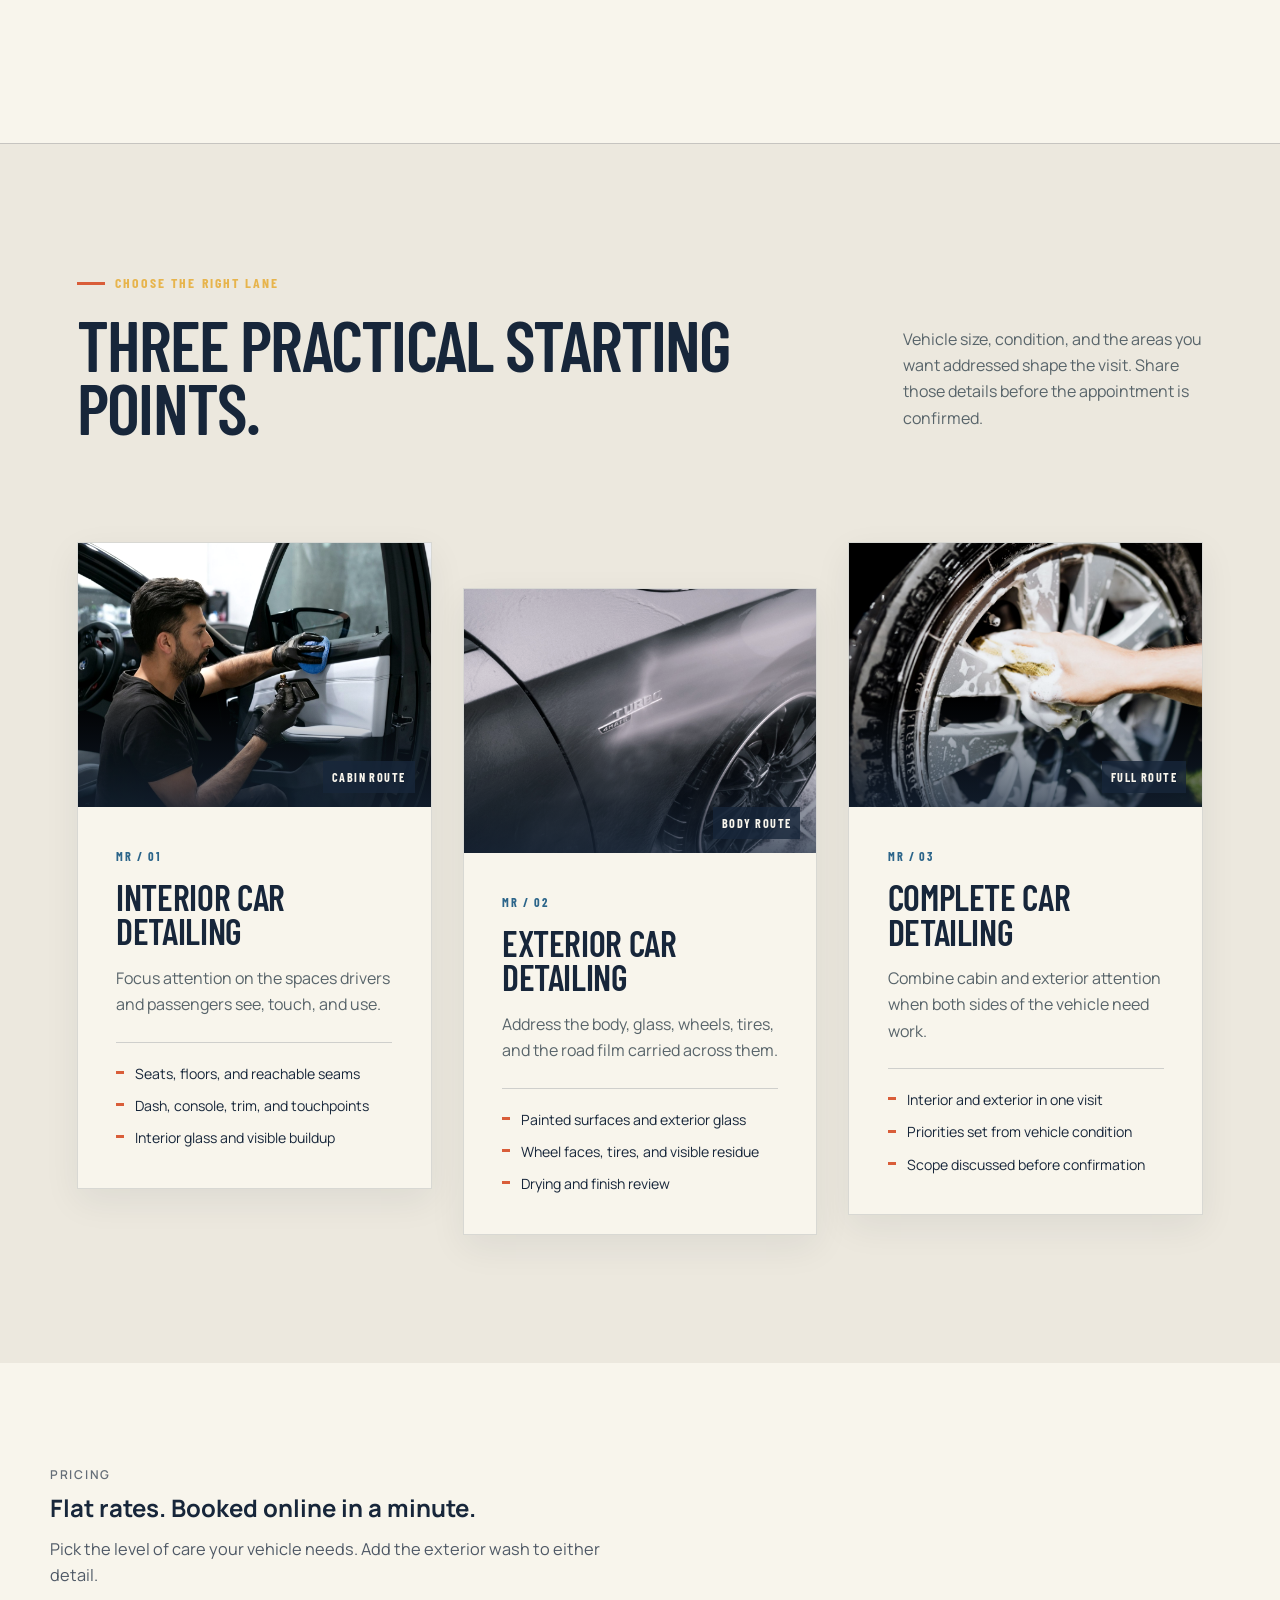
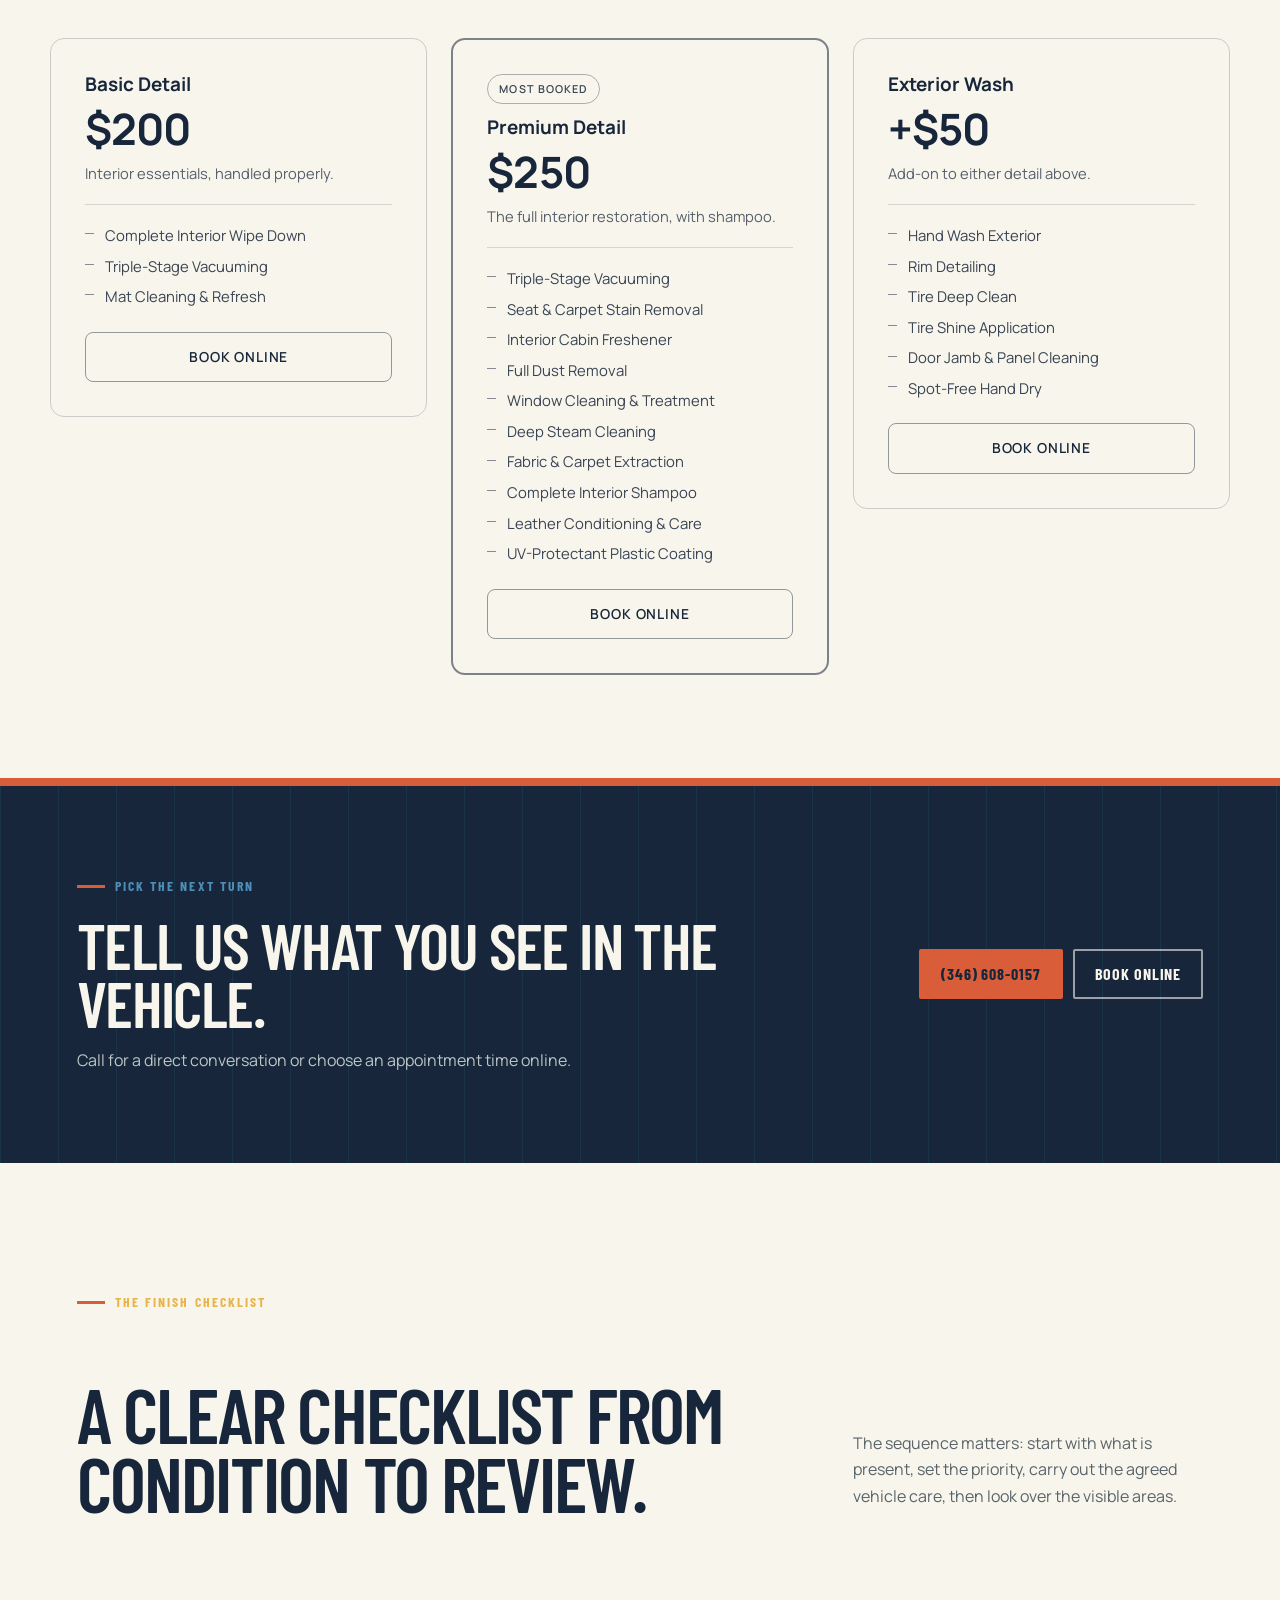
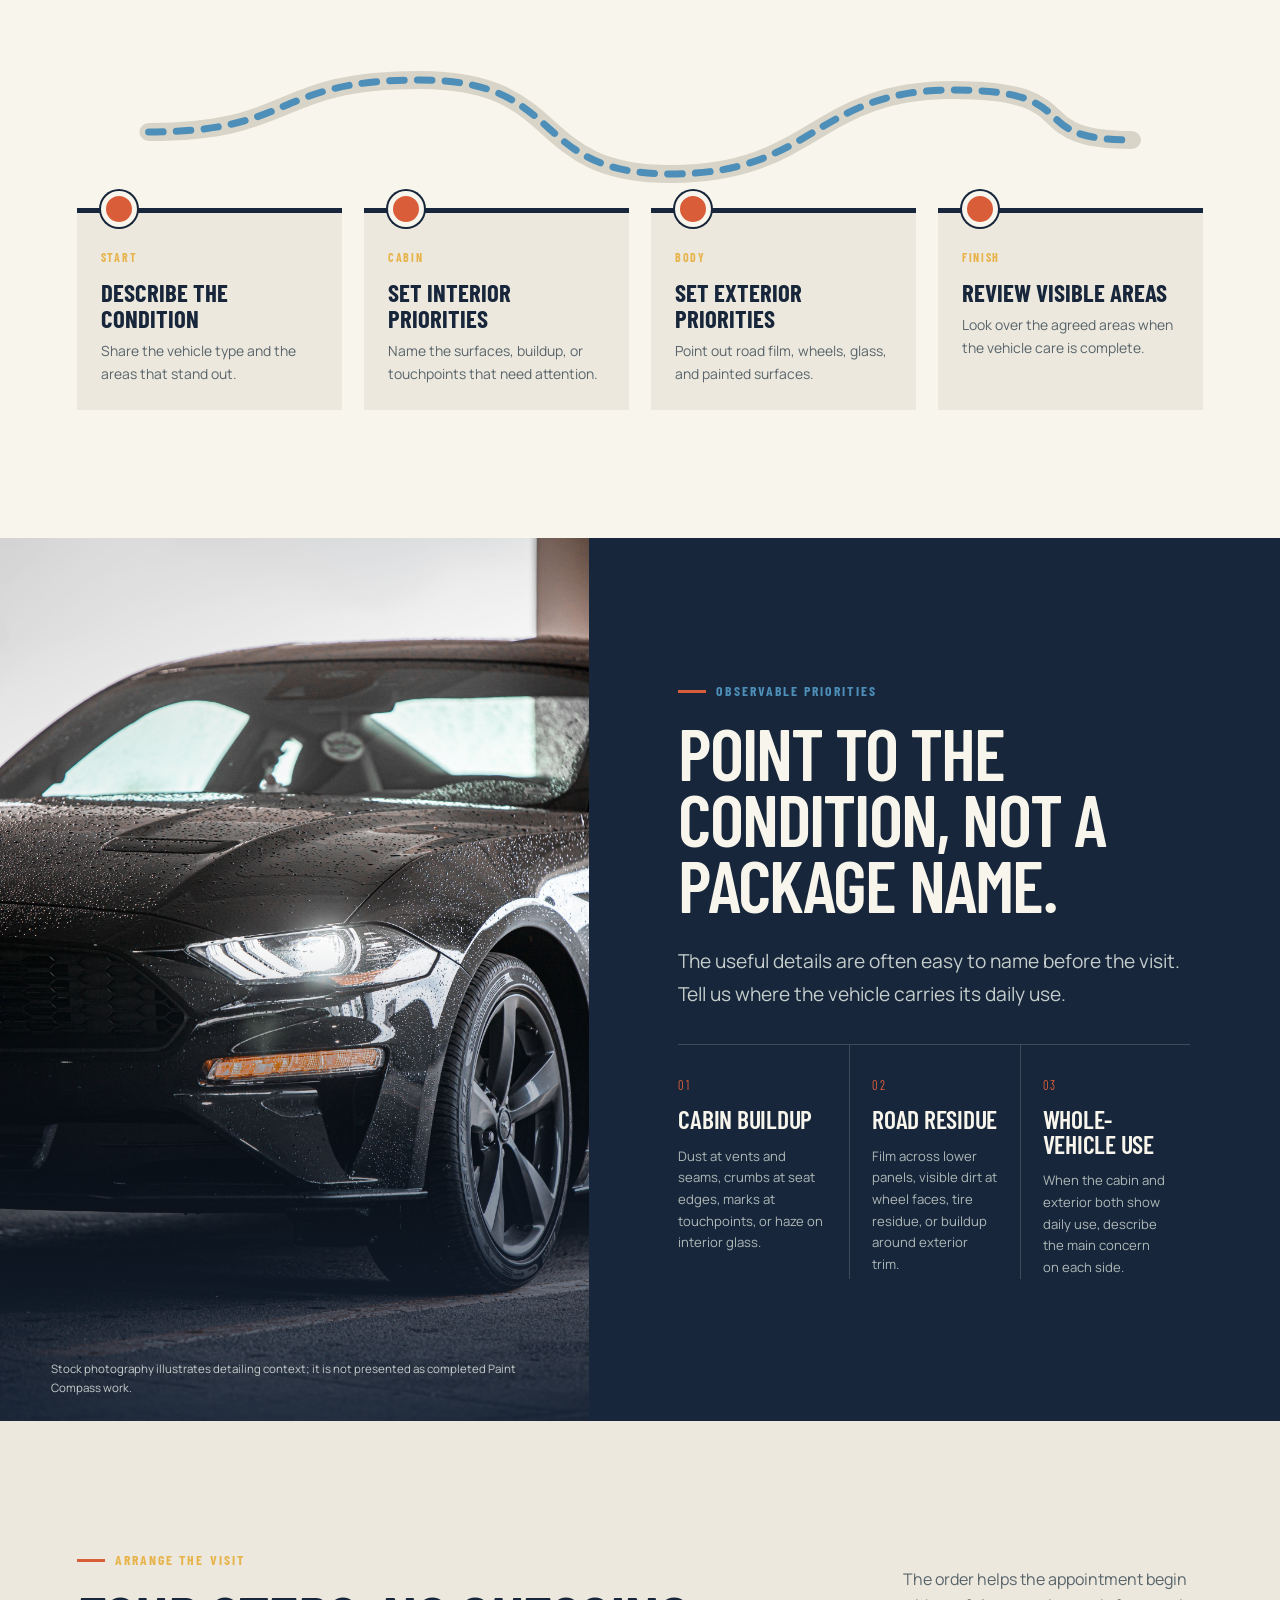
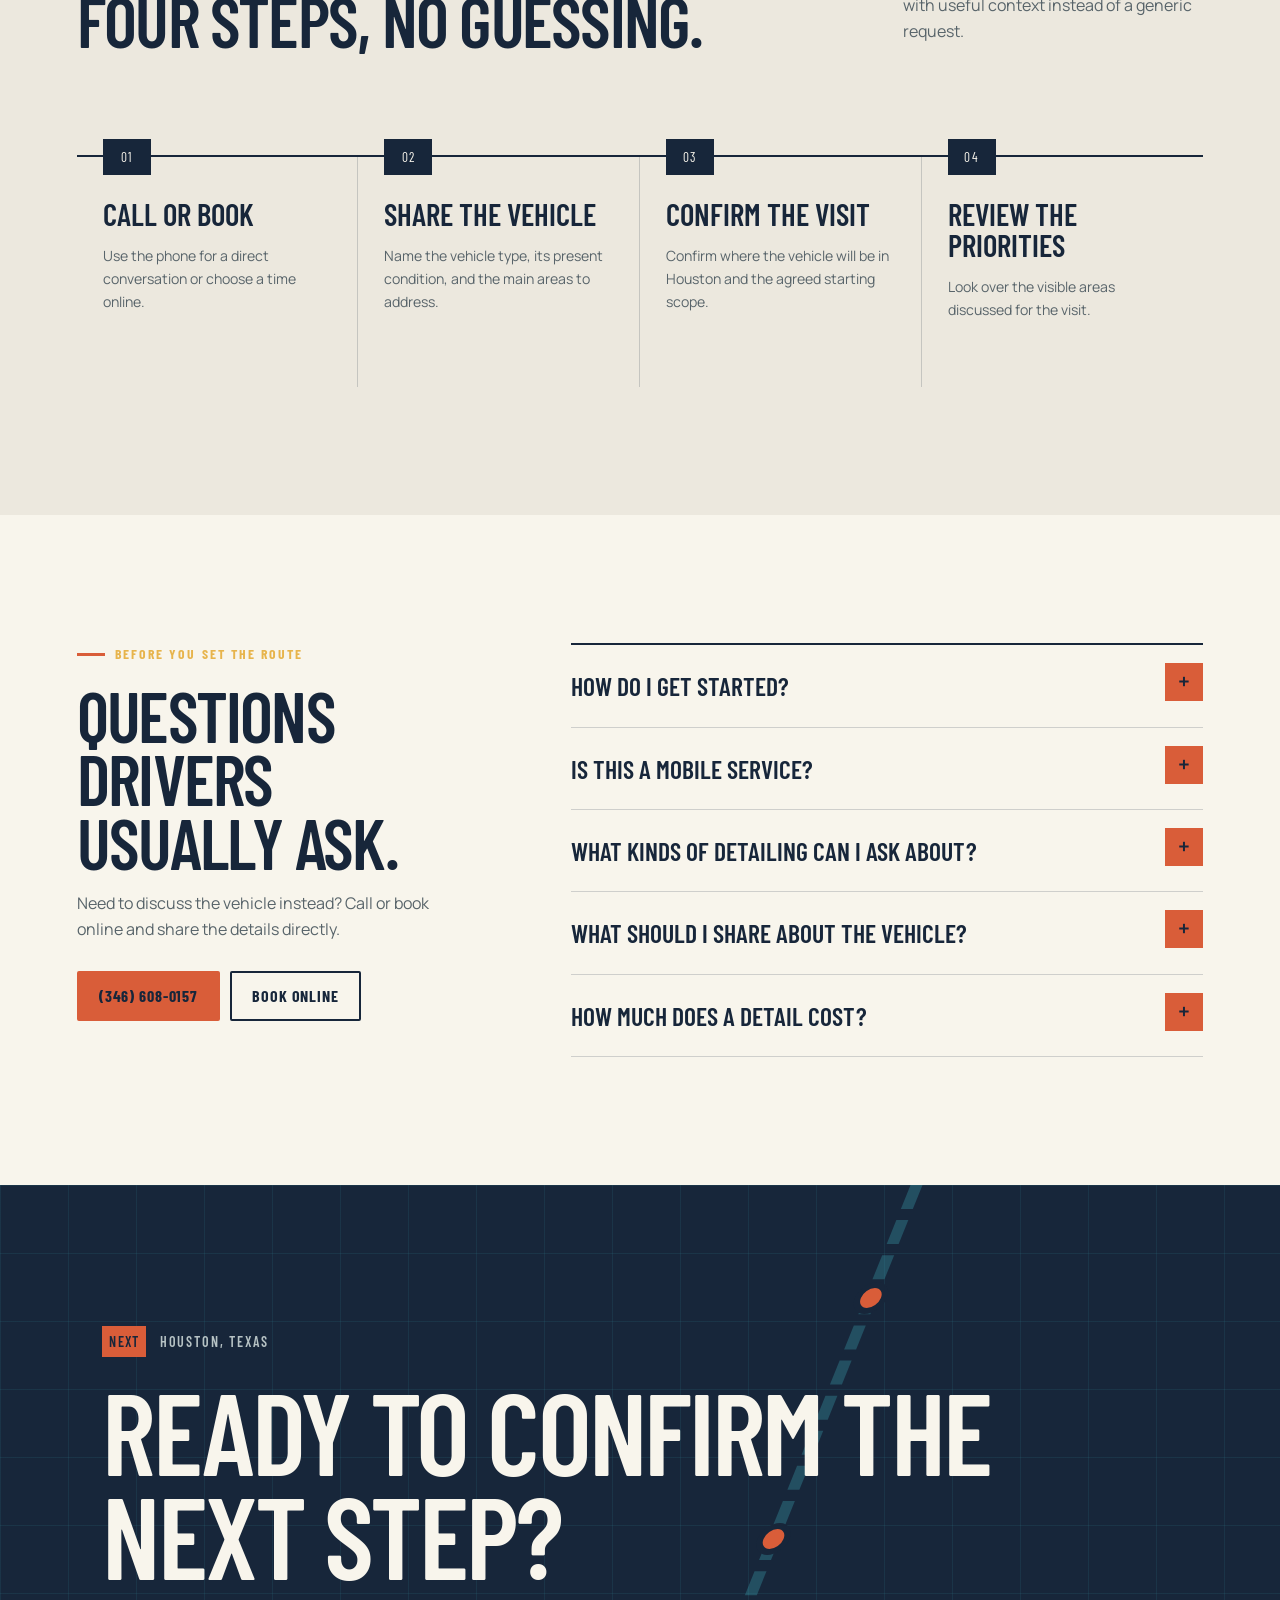
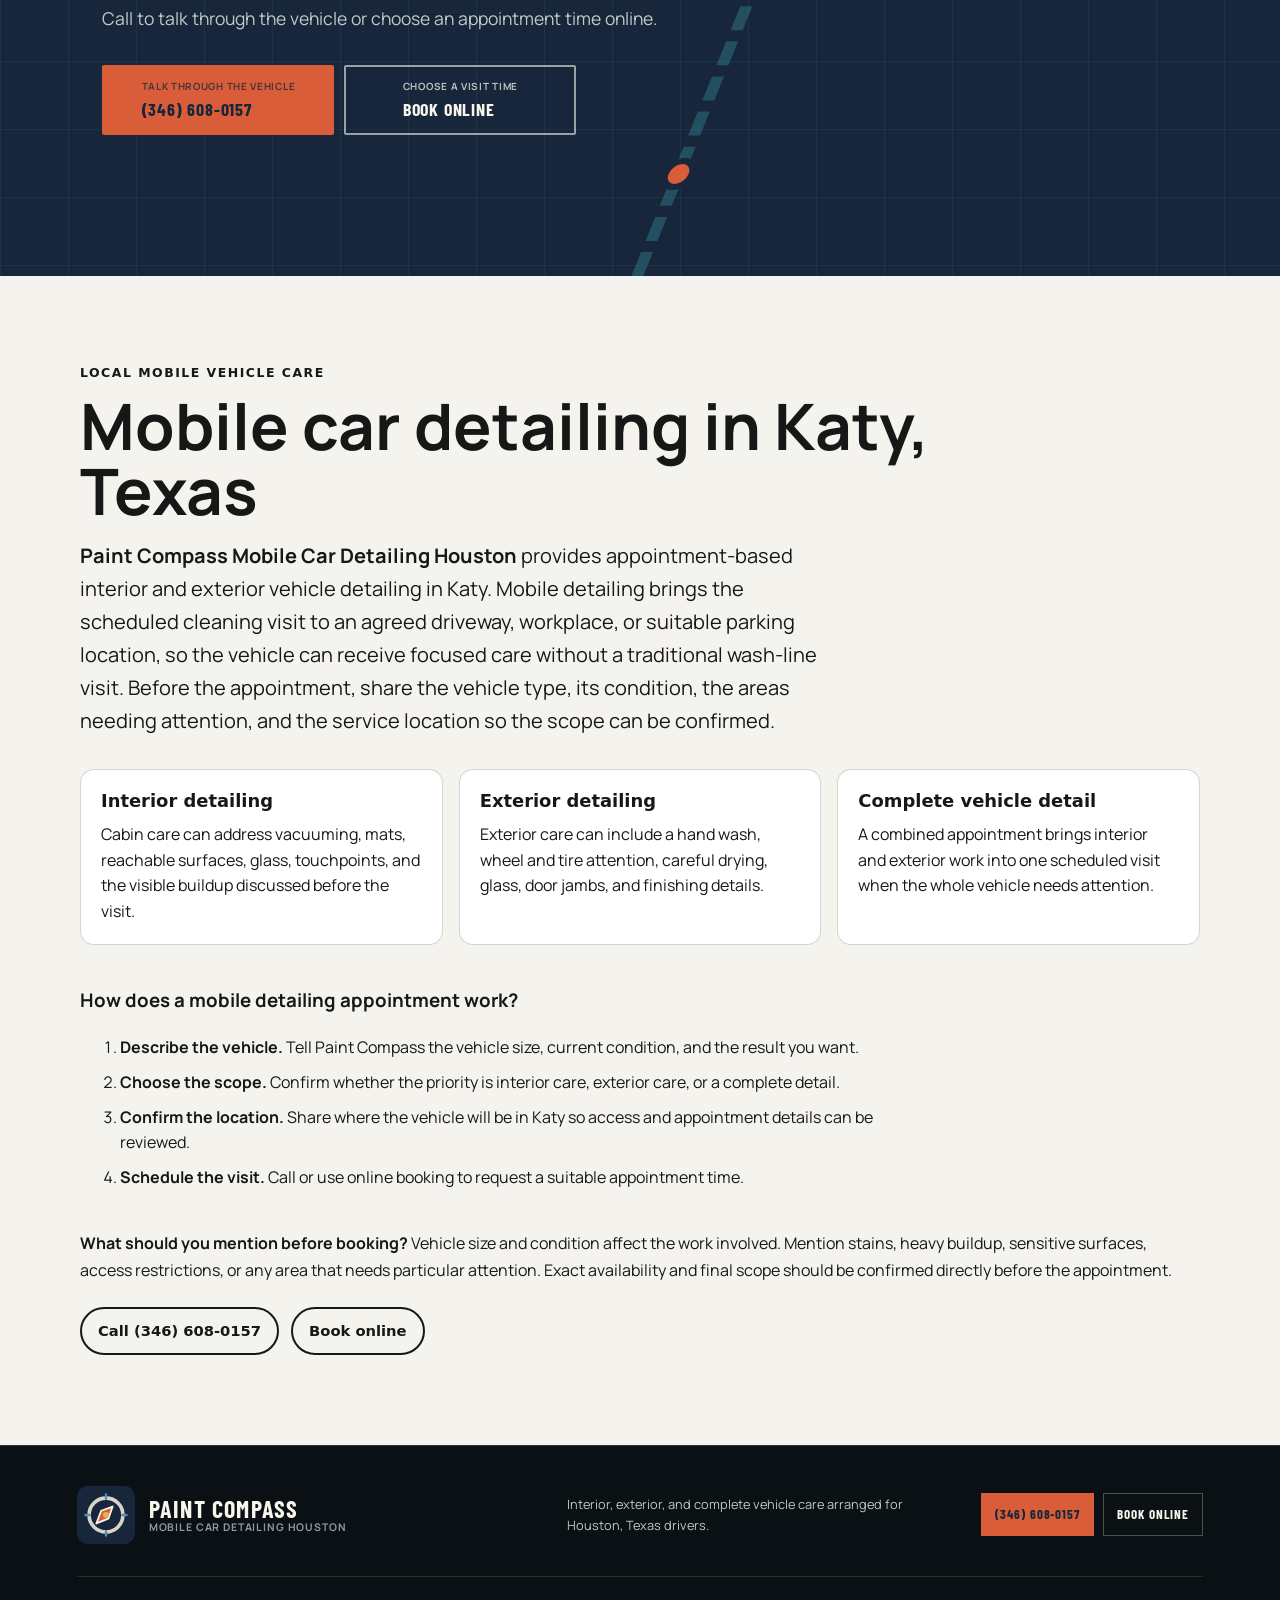
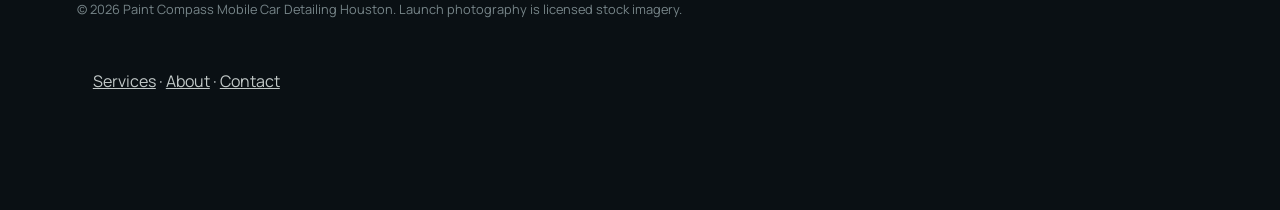
==== commit 6cae9f38: "feat: add service SEO pages" ====
--- a/index.html
+++ b/index.html
@@ -185,7 +185,7 @@
   ]
 }
   </script>
-</head>
+<style id="SEO-NEXT-NAV-CSS">.seo-next-nav{display:flex;gap:.8rem;flex-wrap:wrap}.seo-next-footer-nav{padding:1rem}.seo-next-footer-nav a{color:inherit}</style></head>
 <body>
   <a class="skip-link" href="#main">Skip to content</a>
 
@@ -212,7 +212,7 @@
         <a class="button button-call button-small" href="tel:+13466080157">(346) 608-0157</a>
         <a class="button button-book button-small" href="https://cal.com/sumitdatta/auto-detail-service">Book online</a>
       </div>
-    </nav>
+    <!-- SEO-NEXT-NAV:START --><div class="seo-next-nav" aria-label="Expanded site pages"><a href="/services/">Services</a><a href="/about/">About</a><a href="/contact/">Contact</a></div><!-- SEO-NEXT-NAV:END --></nav>
   </header>
 
   <main id="main">
@@ -586,7 +586,7 @@
       <a href="https://cal.com/sumitdatta/auto-detail-service">Book online</a>
     </div>
     <p class="footer-fine">© <span data-year>2026</span> Paint Compass Mobile Car Detailing Houston. Launch photography is licensed stock imagery.</p>
-  </footer>
+  <!-- SEO-NEXT-NAV:START --><nav class="seo-next-footer-nav" aria-label="Expanded footer navigation"><a href="/services/">Services</a> · <a href="/about/">About</a> · <a href="/contact/">Contact</a></nav><!-- SEO-NEXT-NAV:END --></footer>
 
   <div class="mobile-action-bar" aria-label="Contact options">
     <a href="tel:+13466080157"><span>Call</span><strong>(346) 608-0157</strong></a>
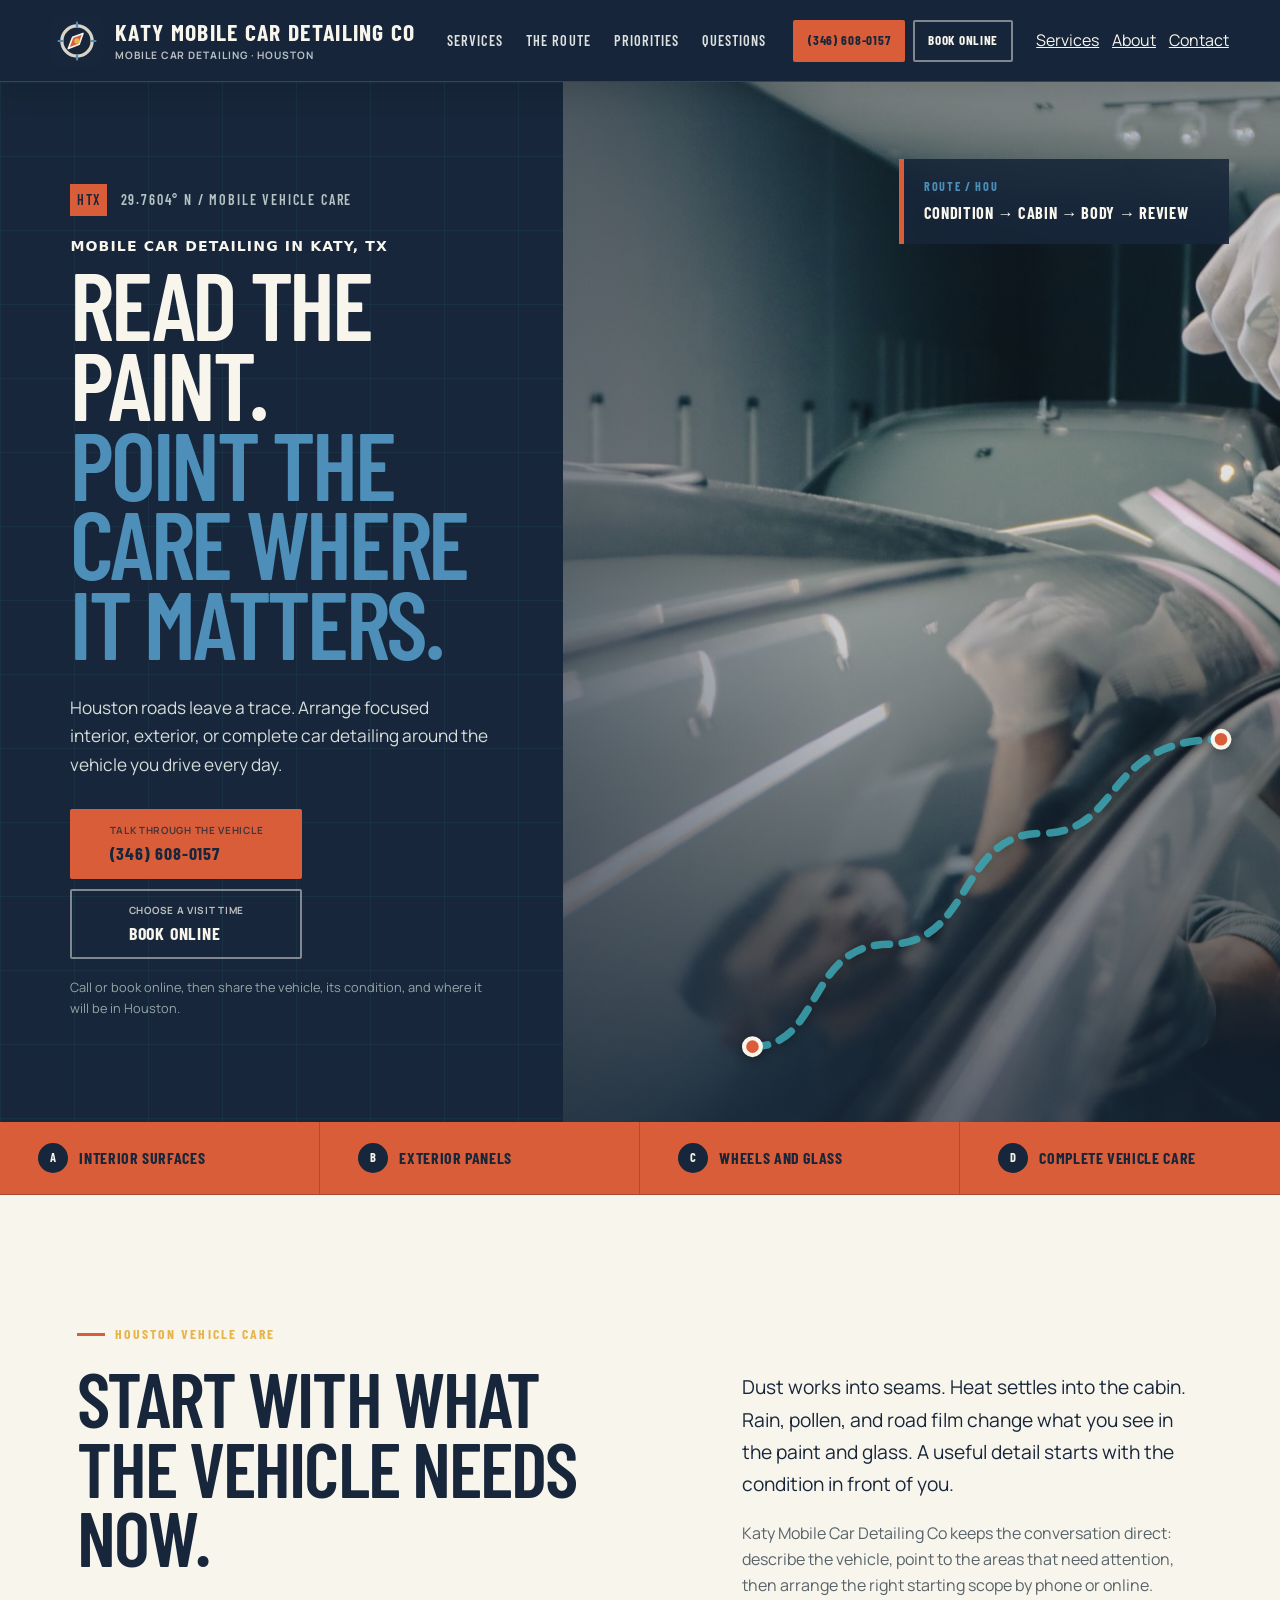
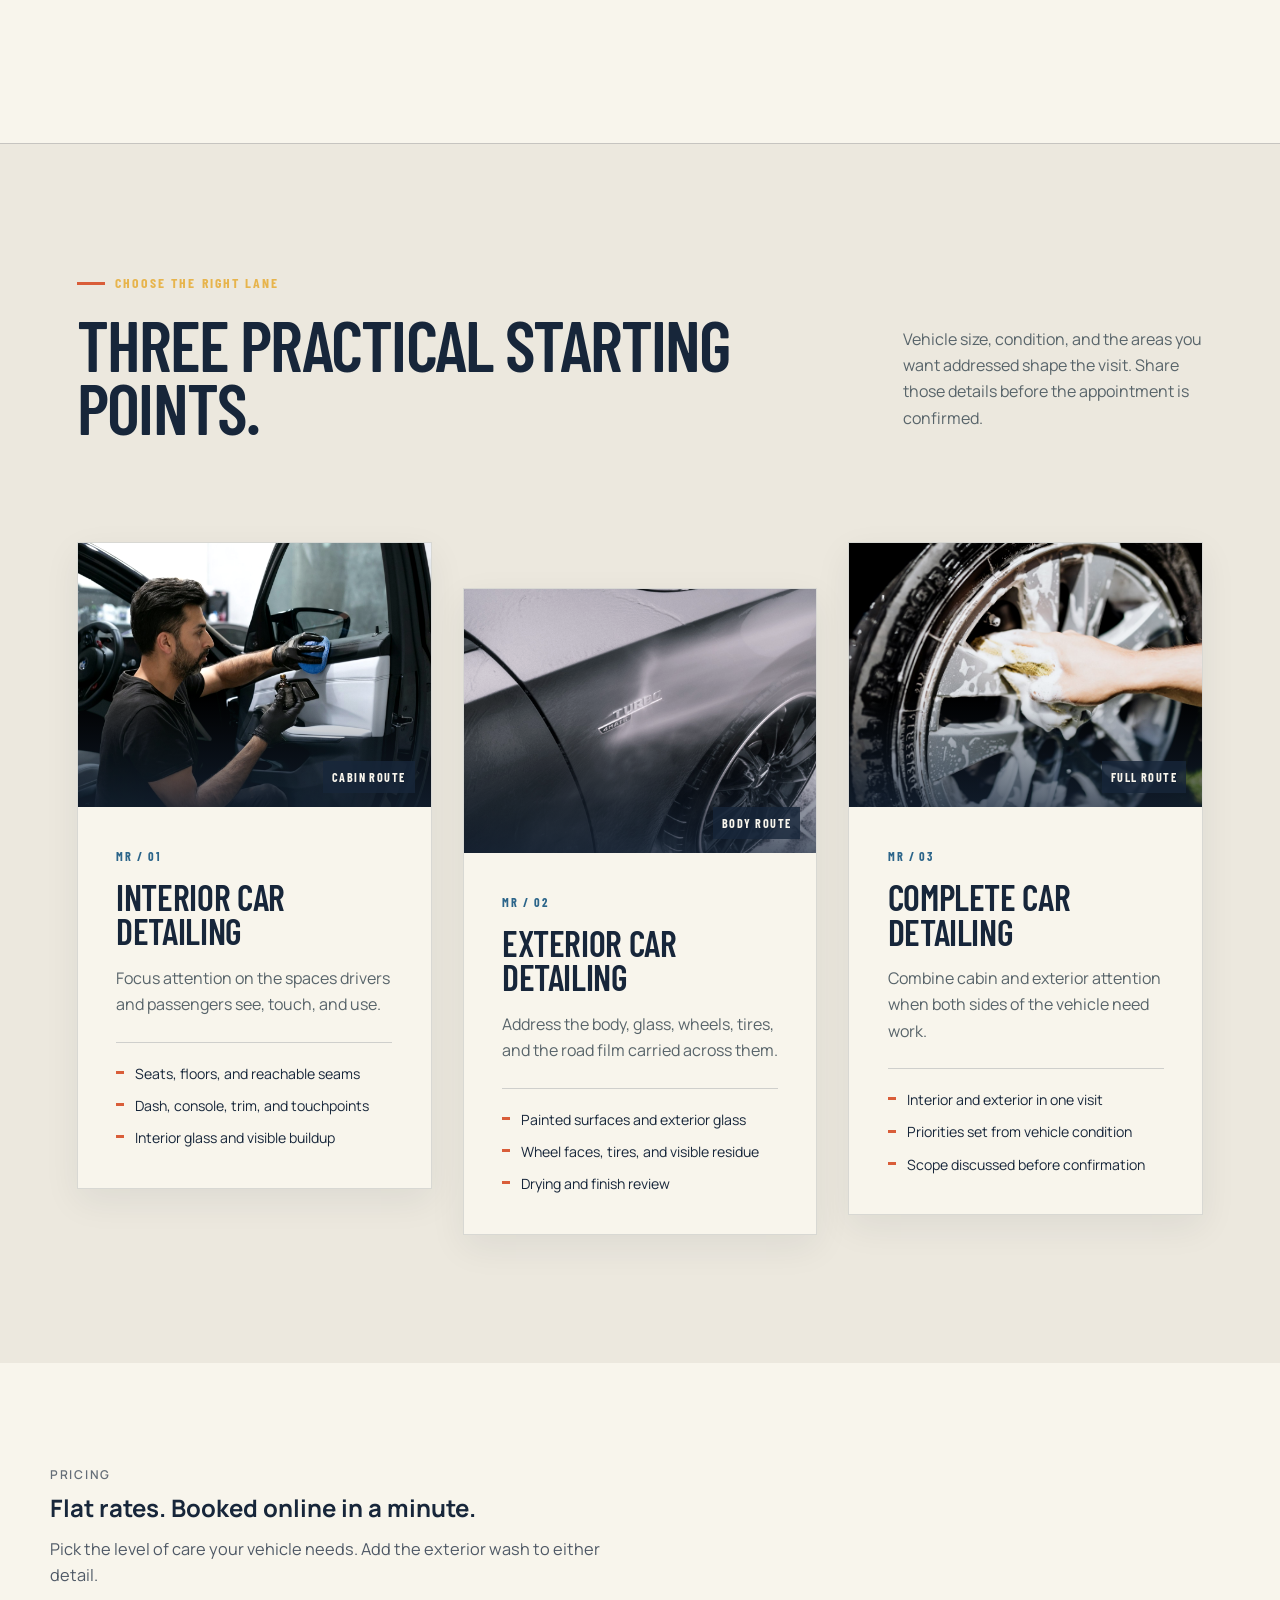
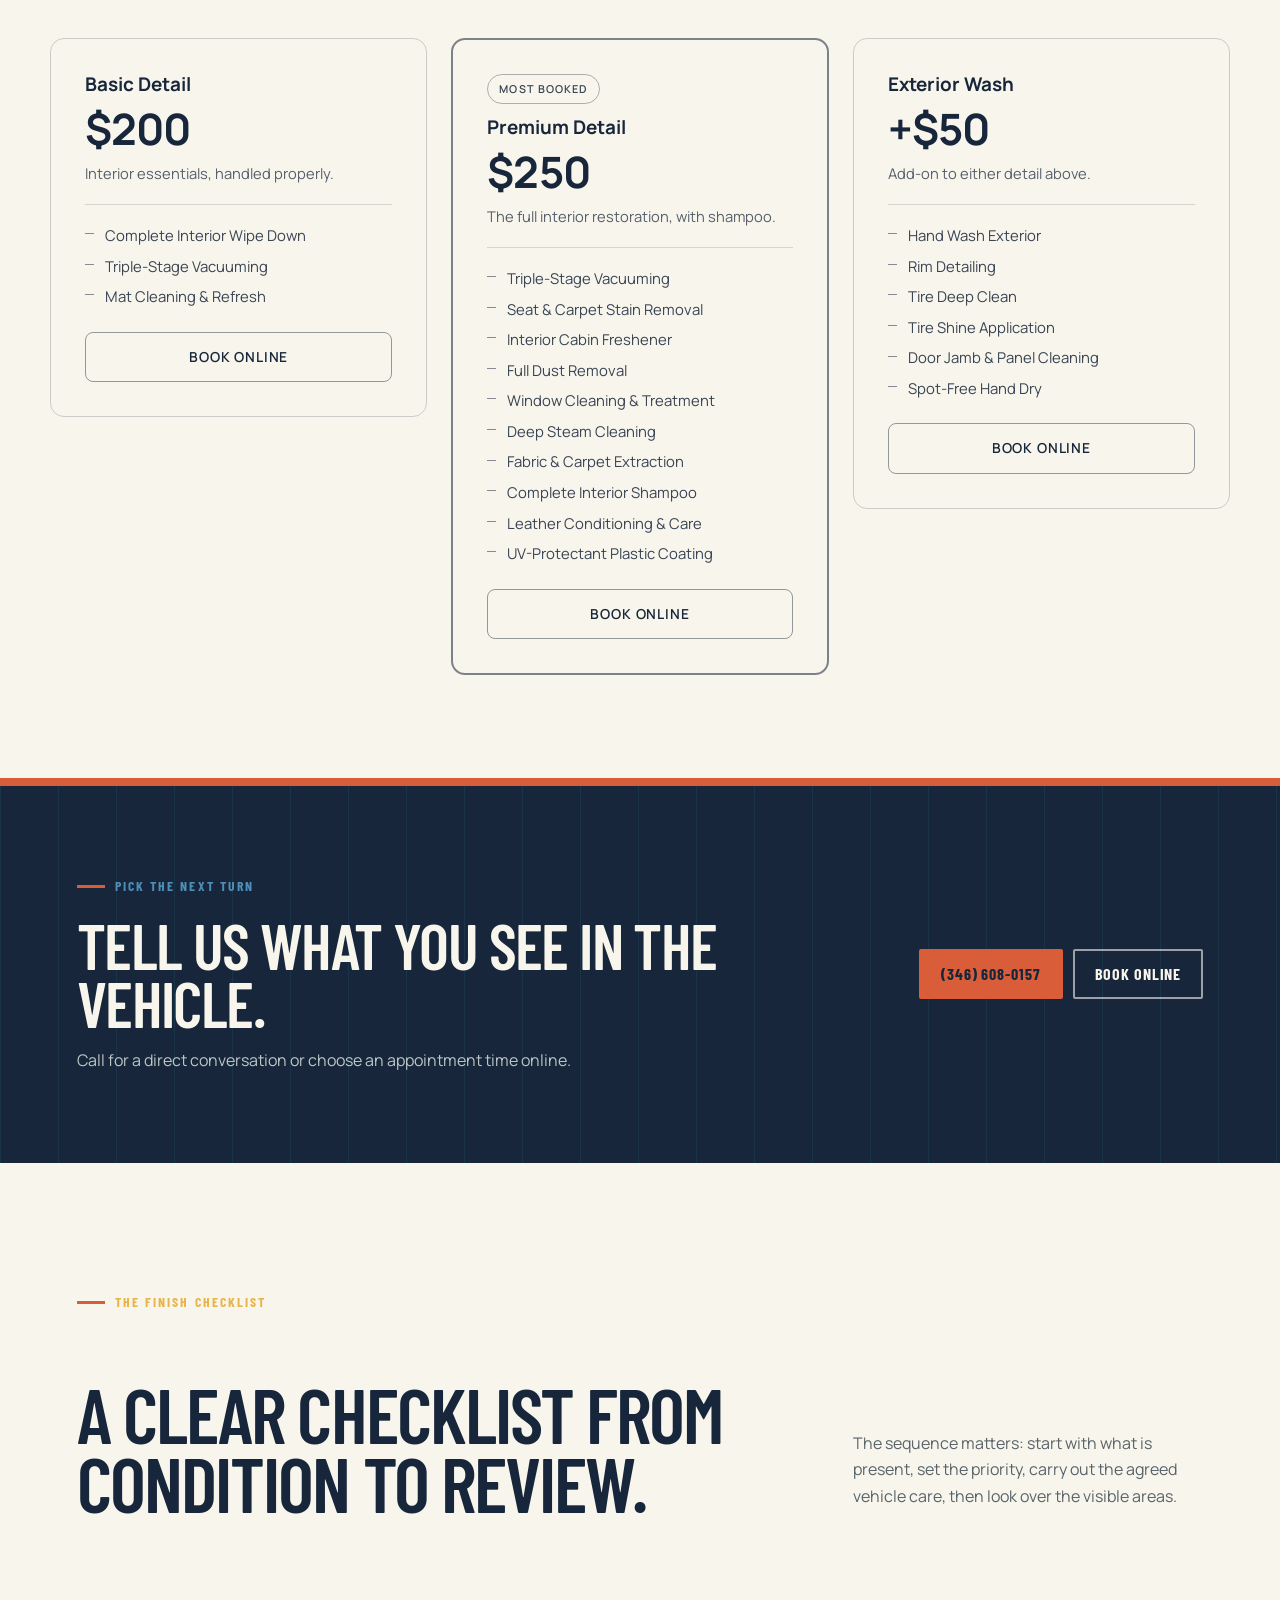
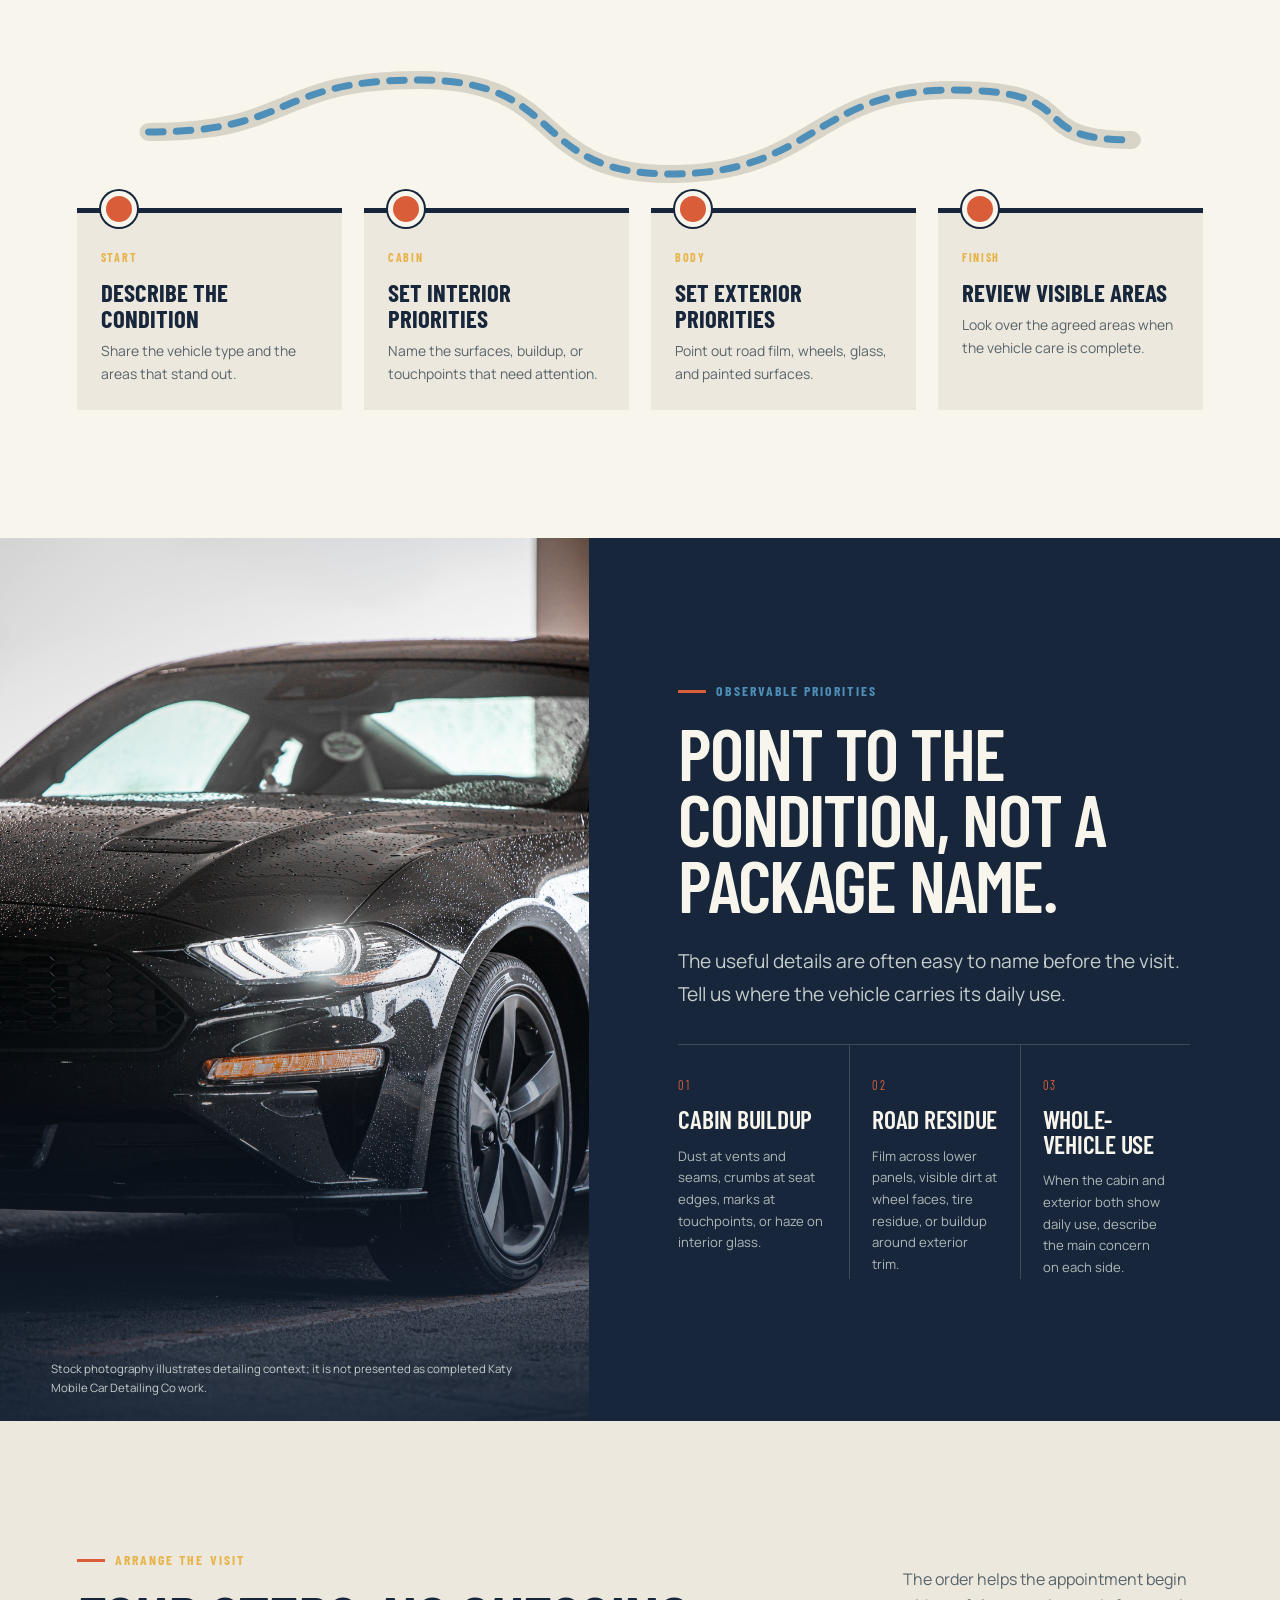
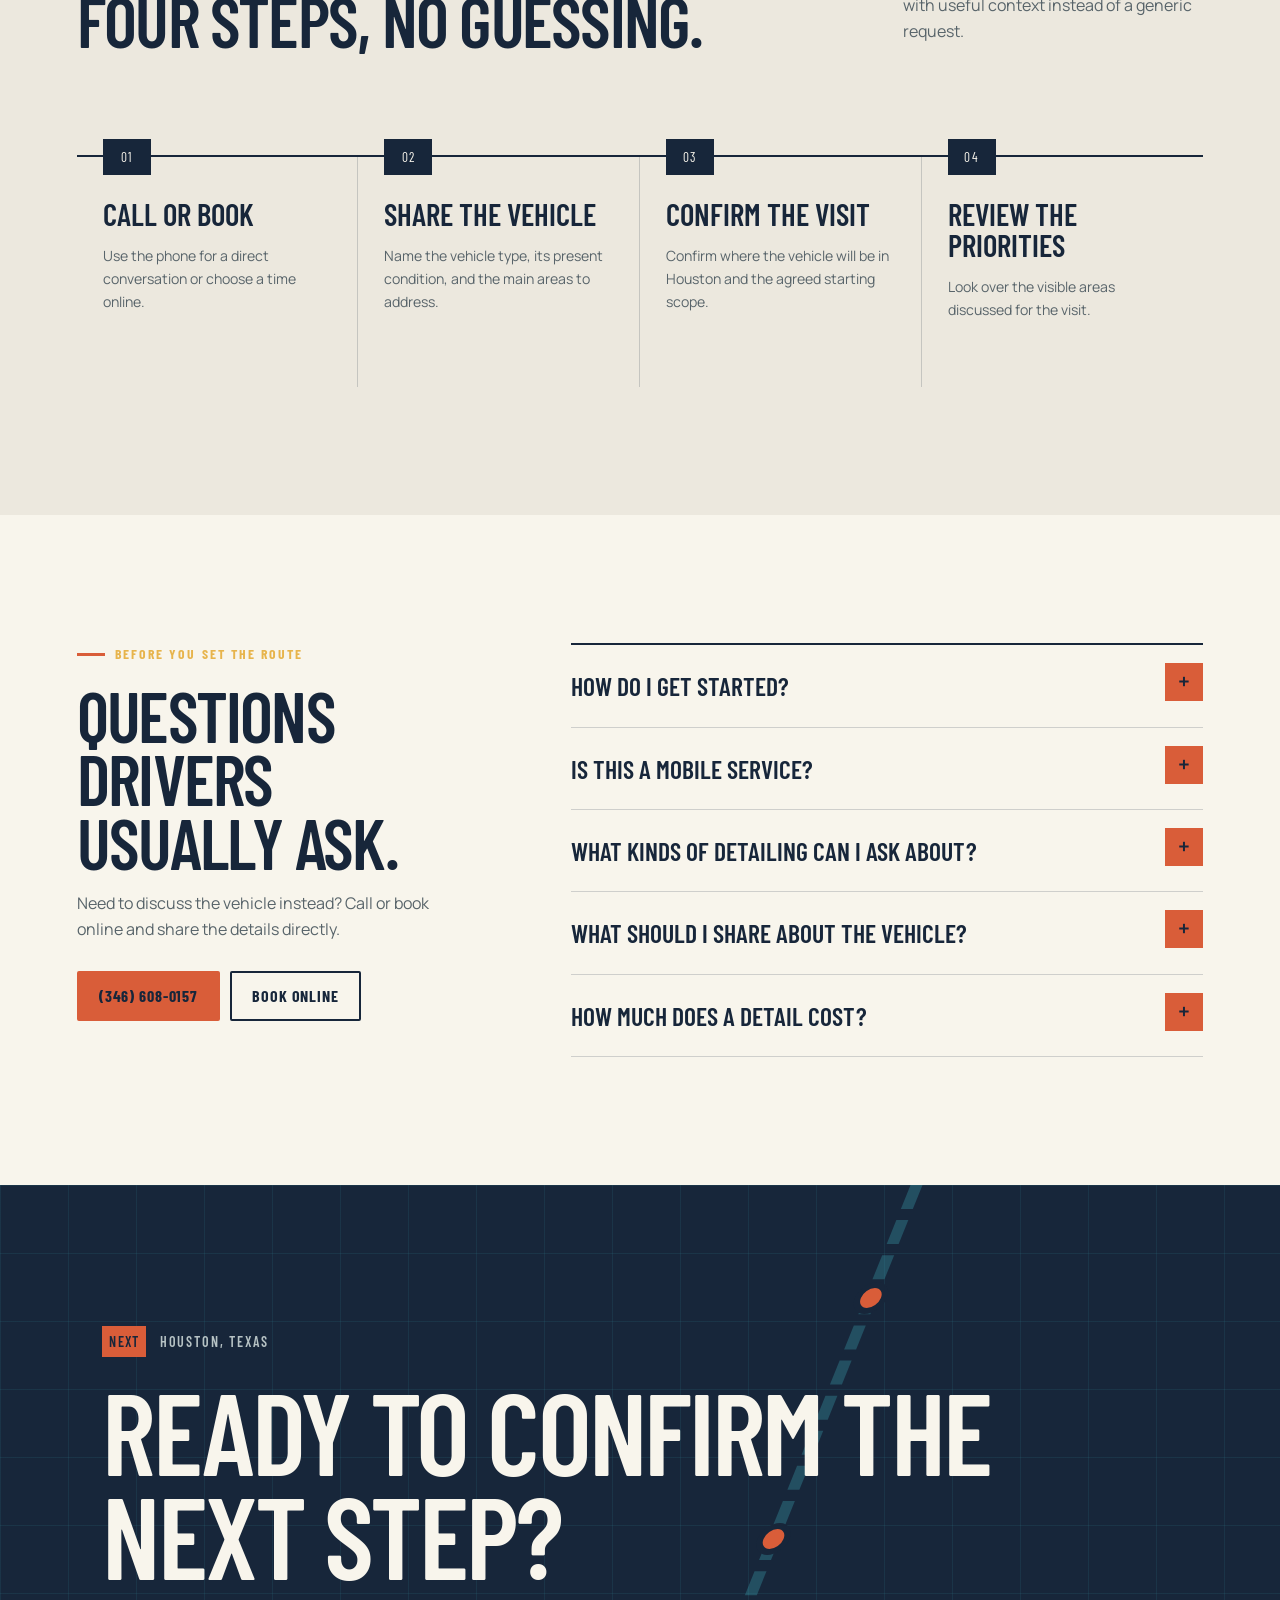
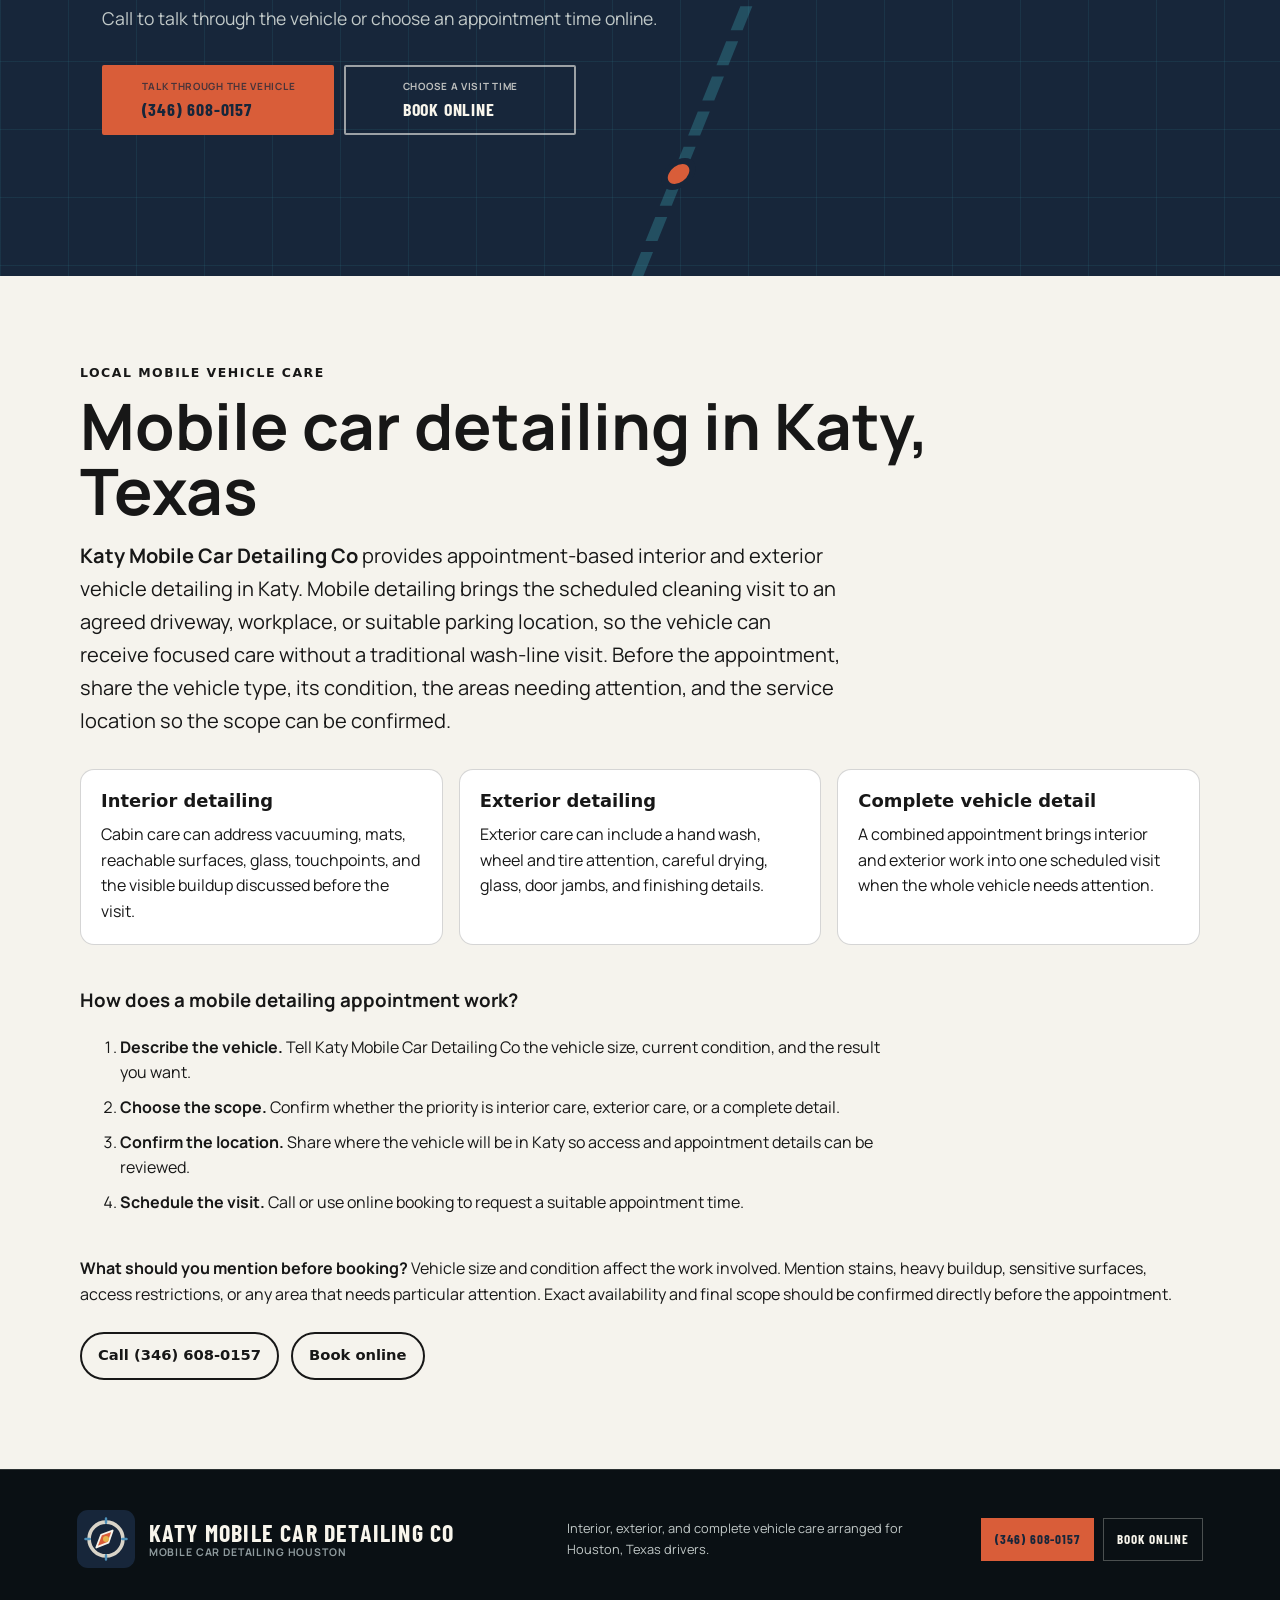
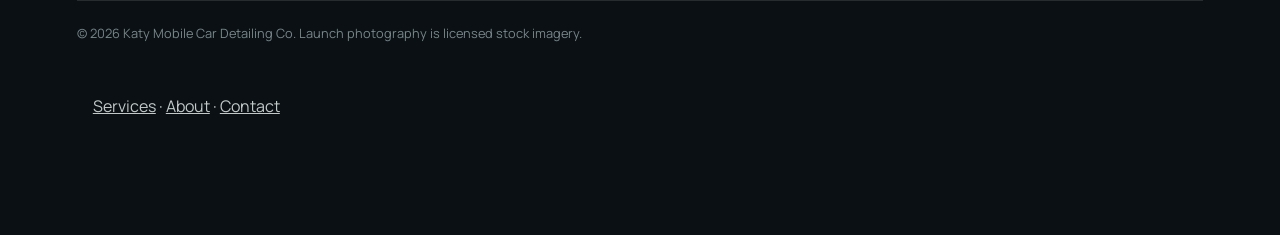
==== commit 65b93a3e: "feat: rename Katy detailing business" ====
--- a/index.html
+++ b/index.html
@@ -3,7 +3,7 @@
 <head>
   <meta charset="utf-8">
   <meta name="viewport" content="width=device-width, initial-scale=1">
-  <title>Mobile Car Detailing in Katy, TX | Paint Compass</title>
+  <title>Mobile Car Detailing in Katy, TX | Katy Mobile Car Detailing Co</title>
   <meta name="theme-color" content="#102332">
   <link rel="canonical" href="https://paintcompass.shop/">
   <link rel="icon" href="/assets/favicon.svg" type="image/svg+xml">
@@ -16,7 +16,7 @@
 {
   "@context": "https://schema.org",
   "@type": "AutomotiveBusiness",
-  "name": "Paint Compass Mobile Car Detailing Houston",
+  "name": "Katy Mobile Car Detailing Co",
   "url": "https://paintcompass.shop/",
   "telephone": "+1 346-608-0157",
   "address": {
@@ -119,19 +119,19 @@
 }
     </script>
 <!-- SEO-GEO:START -->
-  <meta name="description" content="Mobile car detailing in Katy, TX from Paint Compass, with interior cleaning, exterior hand washing, and complete details. Call or book online.">
+  <meta name="description" content="Mobile car detailing in Katy, TX from Katy Mobile Car Detailing Co, with interior cleaning, exterior hand washing, and complete details. Call or book online.">
   <meta name="robots" content="index, follow, max-image-preview:large, max-snippet:-1, max-video-preview:-1">
   <meta property="og:locale" content="en_US">
   <meta property="og:type" content="website">
-  <meta property="og:site_name" content="Paint Compass">
-  <meta property="og:title" content="Mobile Car Detailing in Katy, TX | Paint Compass">
-  <meta property="og:description" content="Mobile car detailing in Katy, TX from Paint Compass, with interior cleaning, exterior hand washing, and complete details. Call or book online.">
+  <meta property="og:site_name" content="Katy Mobile Car Detailing Co">
+  <meta property="og:title" content="Mobile Car Detailing in Katy, TX | Katy Mobile Car Detailing Co">
+  <meta property="og:description" content="Mobile car detailing in Katy, TX from Katy Mobile Car Detailing Co, with interior cleaning, exterior hand washing, and complete details. Call or book online.">
   <meta property="og:url" content="https://paintcompass.shop/">
   <meta property="og:image" content="https://paintcompass.shop/assets/hero-route.jpg">
   <meta name="twitter:image" content="https://paintcompass.shop/assets/hero-route.jpg">
   <meta name="twitter:card" content="summary_large_image">
-  <meta name="twitter:title" content="Mobile Car Detailing in Katy, TX | Paint Compass">
-  <meta name="twitter:description" content="Mobile car detailing in Katy, TX from Paint Compass, with interior cleaning, exterior hand washing, and complete details. Call or book online.">
+  <meta name="twitter:title" content="Mobile Car Detailing in Katy, TX | Katy Mobile Car Detailing Co">
+  <meta name="twitter:description" content="Mobile car detailing in Katy, TX from Katy Mobile Car Detailing Co, with interior cleaning, exterior hand washing, and complete details. Call or book online.">
   <style id="seo-geo-styles">
     .seo-local-intent { display:block; margin:0 0 .55rem; font:700 clamp(.78rem,1.1vw,.95rem)/1.2 system-ui,sans-serif; letter-spacing:.08em; text-transform:uppercase; }
     .seo-geo-section { background:#f5f3ed; color:#171717; padding:clamp(3.5rem,7vw,6.5rem) clamp(1.25rem,5vw,5rem); }
@@ -158,7 +158,7 @@
       "@type": "WebSite",
       "@id": "https://paintcompass.shop/#website",
       "url": "https://paintcompass.shop/",
-      "name": "Paint Compass Mobile Car Detailing Houston",
+      "name": "Katy Mobile Car Detailing Co",
       "inLanguage": "en-US",
       "publisher": {
         "@id": "https://paintcompass.shop/#business"
@@ -190,10 +190,10 @@
   <a class="skip-link" href="#main">Skip to content</a>
 
   <header class="site-header" data-header>
-    <a class="brand" href="#top" aria-label="Paint Compass home">
+    <a class="brand" href="#top" aria-label="Katy Mobile Car Detailing Co home">
       <img src="/assets/logo.svg" width="52" height="52" alt="">
       <span class="brand-words">
-        <strong>Paint Compass</strong>
+        <strong>Katy Mobile Car Detailing Co</strong>
         <small>Mobile Car Detailing · Houston</small>
       </span>
     </a>
@@ -261,7 +261,7 @@
         <h2 id="intro-title">Start with what the vehicle needs now.</h2>
         <div class="intro-copy">
           <p class="lead">Dust works into seams. Heat settles into the cabin. Rain, pollen, and road film change what you see in the paint and glass. A useful detail starts with the condition in front of you.</p>
-          <p>Paint Compass keeps the conversation direct: describe the vehicle, point to the areas that need attention, then arrange the right starting scope by phone or online.</p>
+          <p>Katy Mobile Car Detailing Co keeps the conversation direct: describe the vehicle, point to the areas that need attention, then arrange the right starting scope by phone or online.</p>
         </div>
       </div>
     </section>
@@ -387,7 +387,7 @@
     </section>
 
 
-    <section class="route-callout" aria-label="Contact Paint Compass">
+    <section class="route-callout" aria-label="Contact Katy Mobile Car Detailing Co">
       <div>
         <p class="section-kicker">Pick the next turn</p>
         <h2>Tell us what you see in the vehicle.</h2>
@@ -439,7 +439,7 @@
     <section class="priorities" id="priorities" aria-labelledby="priorities-title">
       <div class="priority-image">
         <img src="/assets/detail-wet-paint.jpg" alt="Water droplets reflecting light on dark vehicle paint" loading="lazy">
-        <p>Stock photography illustrates detailing context; it is not presented as completed Paint Compass work.</p>
+        <p>Stock photography illustrates detailing context; it is not presented as completed Katy Mobile Car Detailing Co work.</p>
       </div>
       <div class="priority-copy">
         <p class="section-kicker">Observable priorities</p>
@@ -498,7 +498,7 @@
         </details>
         <details>
           <summary>Is this a mobile service?</summary>
-          <p>Yes. Paint Compass is built around mobile car detailing in Houston. Confirm the location and visit details when you call or book.</p>
+          <p>Yes. Katy Mobile Car Detailing Co is built around mobile car detailing in Houston. Confirm the location and visit details when you call or book.</p>
         </details>
         <details>
           <summary>What kinds of detailing can I ask about?</summary>
@@ -538,7 +538,7 @@
       <div class="seo-geo-inner">
         <p class="seo-geo-kicker">Local mobile vehicle care</p>
         <h2 id="local-detailing-title">Mobile car detailing in Katy, Texas</h2>
-        <p class="seo-geo-answer"><strong>Paint Compass Mobile Car Detailing Houston</strong> provides appointment-based interior and exterior vehicle detailing in Katy. Mobile detailing brings the scheduled cleaning visit to an agreed driveway, workplace, or suitable parking location, so the vehicle can receive focused care without a traditional wash-line visit. Before the appointment, share the vehicle type, its condition, the areas needing attention, and the service location so the scope can be confirmed.</p>
+        <p class="seo-geo-answer"><strong>Katy Mobile Car Detailing Co</strong> provides appointment-based interior and exterior vehicle detailing in Katy. Mobile detailing brings the scheduled cleaning visit to an agreed driveway, workplace, or suitable parking location, so the vehicle can receive focused care without a traditional wash-line visit. Before the appointment, share the vehicle type, its condition, the areas needing attention, and the service location so the scope can be confirmed.</p>
 
         <div class="seo-geo-grid" aria-label="Available detailing options">
           <article class="seo-geo-card">
@@ -558,7 +558,7 @@
         <div class="seo-geo-steps">
           <h3>How does a mobile detailing appointment work?</h3>
           <ol>
-            <li><strong>Describe the vehicle.</strong> Tell Paint Compass the vehicle size, current condition, and the result you want.</li>
+            <li><strong>Describe the vehicle.</strong> Tell Katy Mobile Car Detailing Co the vehicle size, current condition, and the result you want.</li>
             <li><strong>Choose the scope.</strong> Confirm whether the priority is interior care, exterior care, or a complete detail.</li>
             <li><strong>Confirm the location.</strong> Share where the vehicle will be in Katy so access and appointment details can be reviewed.</li>
             <li><strong>Schedule the visit.</strong> Call or use online booking to request a suitable appointment time.</li>
@@ -578,14 +578,14 @@
   <footer class="site-footer">
     <div class="footer-brand">
       <img src="/assets/logo.svg" width="58" height="58" alt="">
-      <div><strong>Paint Compass</strong><span>Mobile Car Detailing Houston</span></div>
+      <div><strong>Katy Mobile Car Detailing Co</strong><span>Mobile Car Detailing Houston</span></div>
     </div>
     <p>Interior, exterior, and complete vehicle care arranged for Houston, Texas drivers.</p>
     <div class="footer-actions">
       <a href="tel:+13466080157">(346) 608-0157</a>
       <a href="https://cal.com/sumitdatta/auto-detail-service">Book online</a>
     </div>
-    <p class="footer-fine">© <span data-year>2026</span> Paint Compass Mobile Car Detailing Houston. Launch photography is licensed stock imagery.</p>
+    <p class="footer-fine">© <span data-year>2026</span> Katy Mobile Car Detailing Co. Launch photography is licensed stock imagery.</p>
   <!-- SEO-NEXT-NAV:START --><nav class="seo-next-footer-nav" aria-label="Expanded footer navigation"><a href="/services/">Services</a> · <a href="/about/">About</a> · <a href="/contact/">Contact</a></nav><!-- SEO-NEXT-NAV:END --></footer>
 
   <div class="mobile-action-bar" aria-label="Contact options">
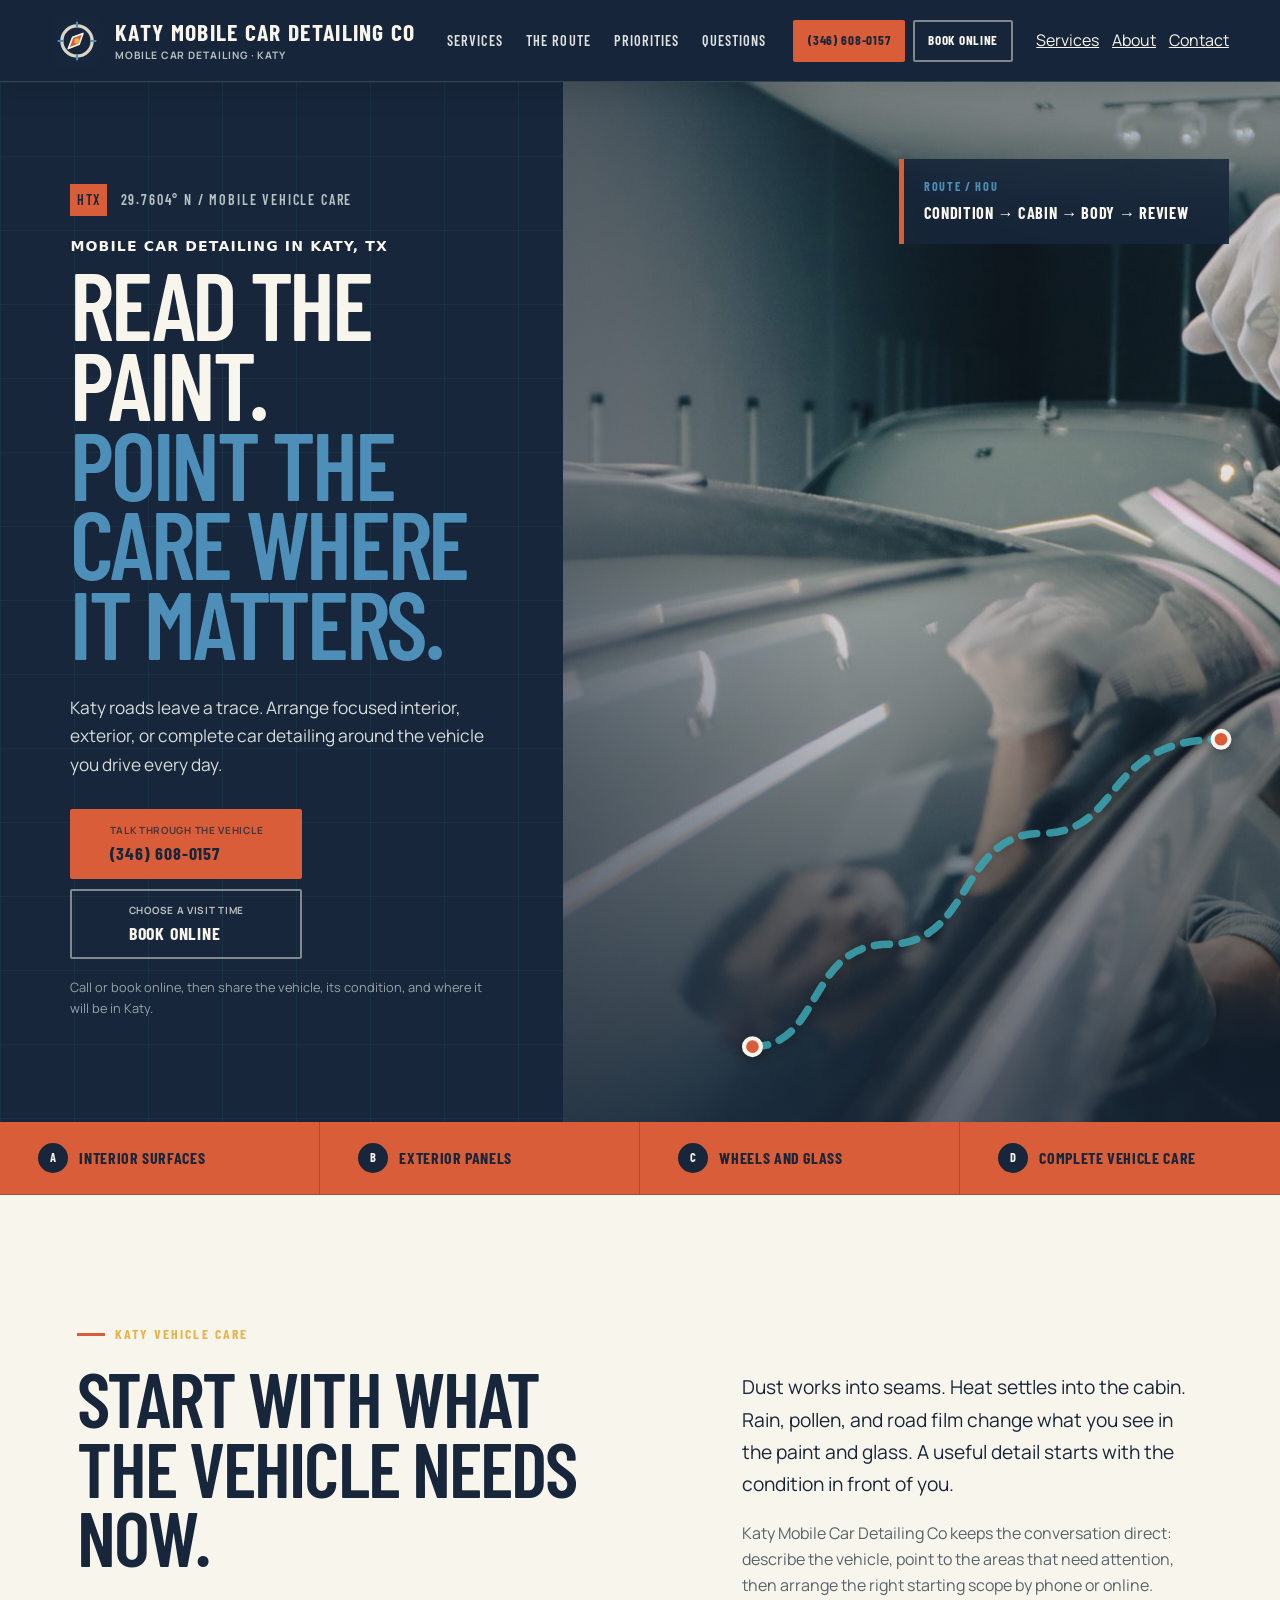
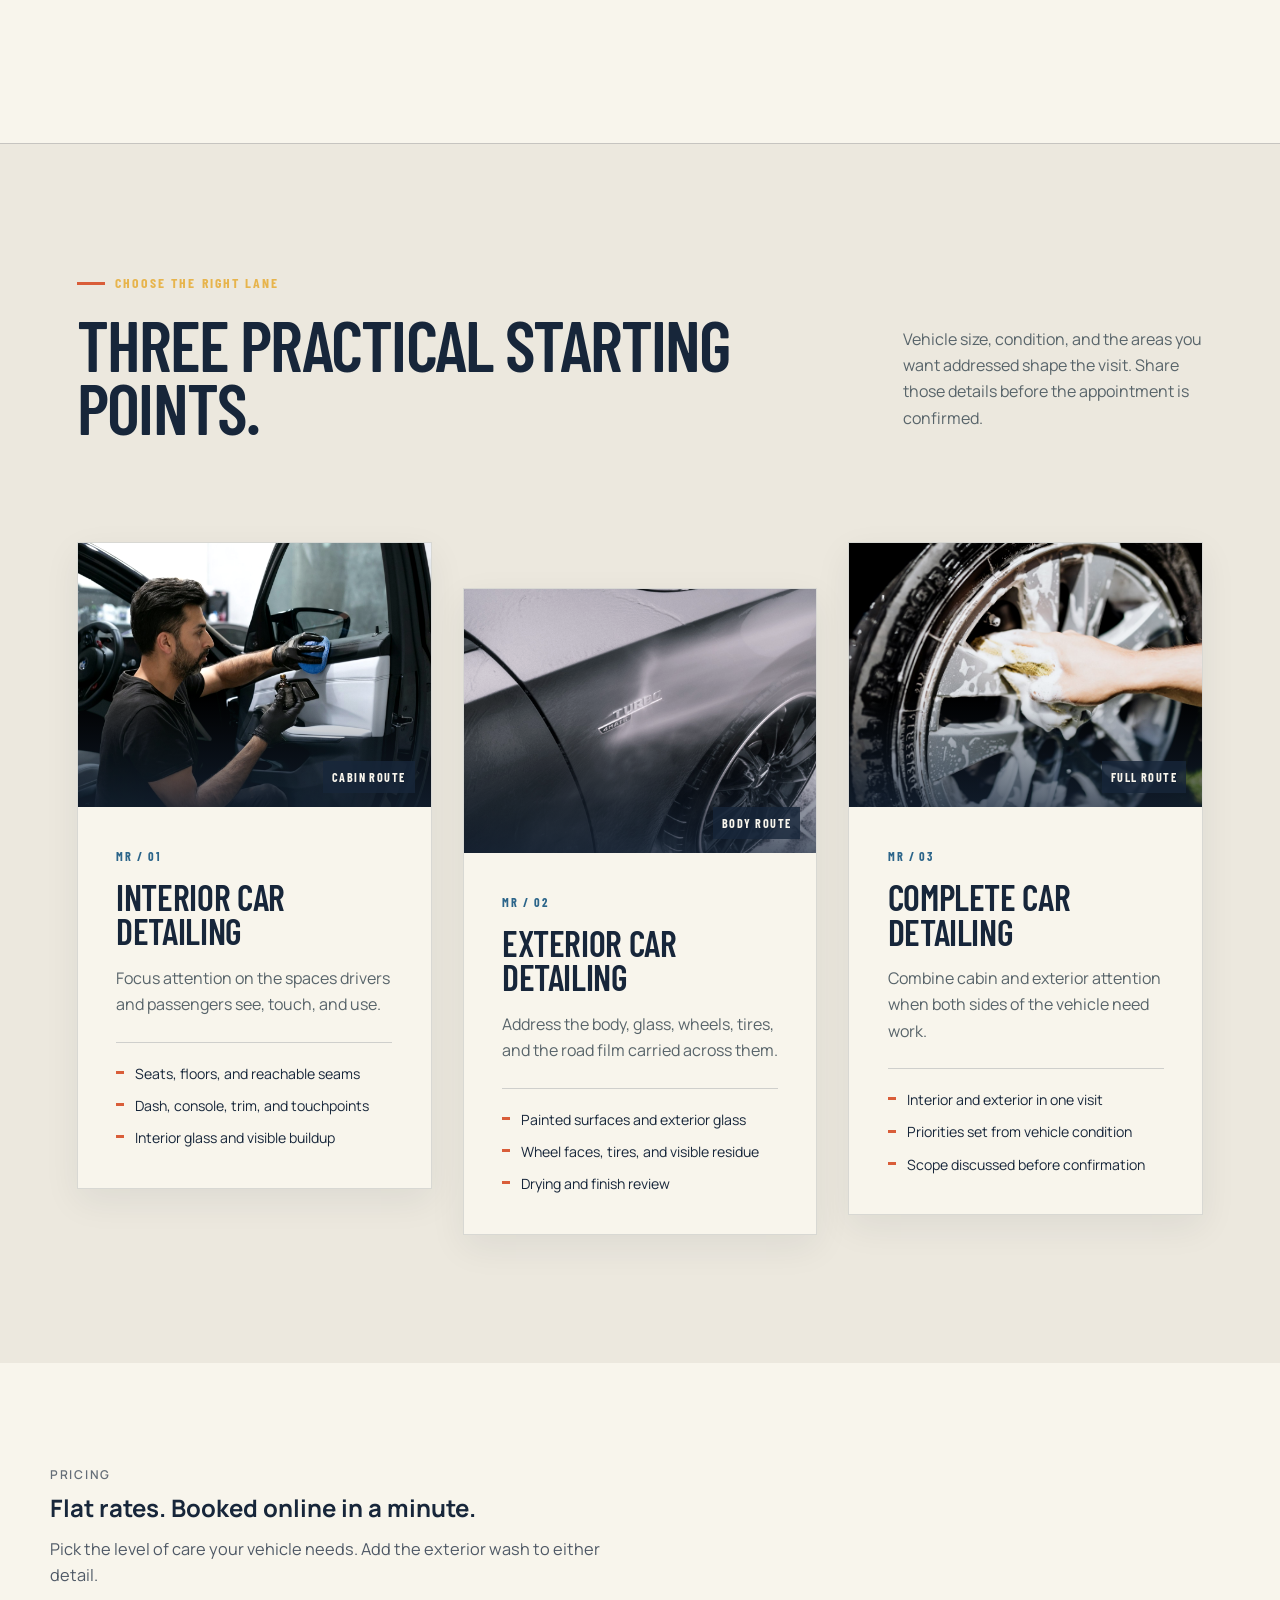
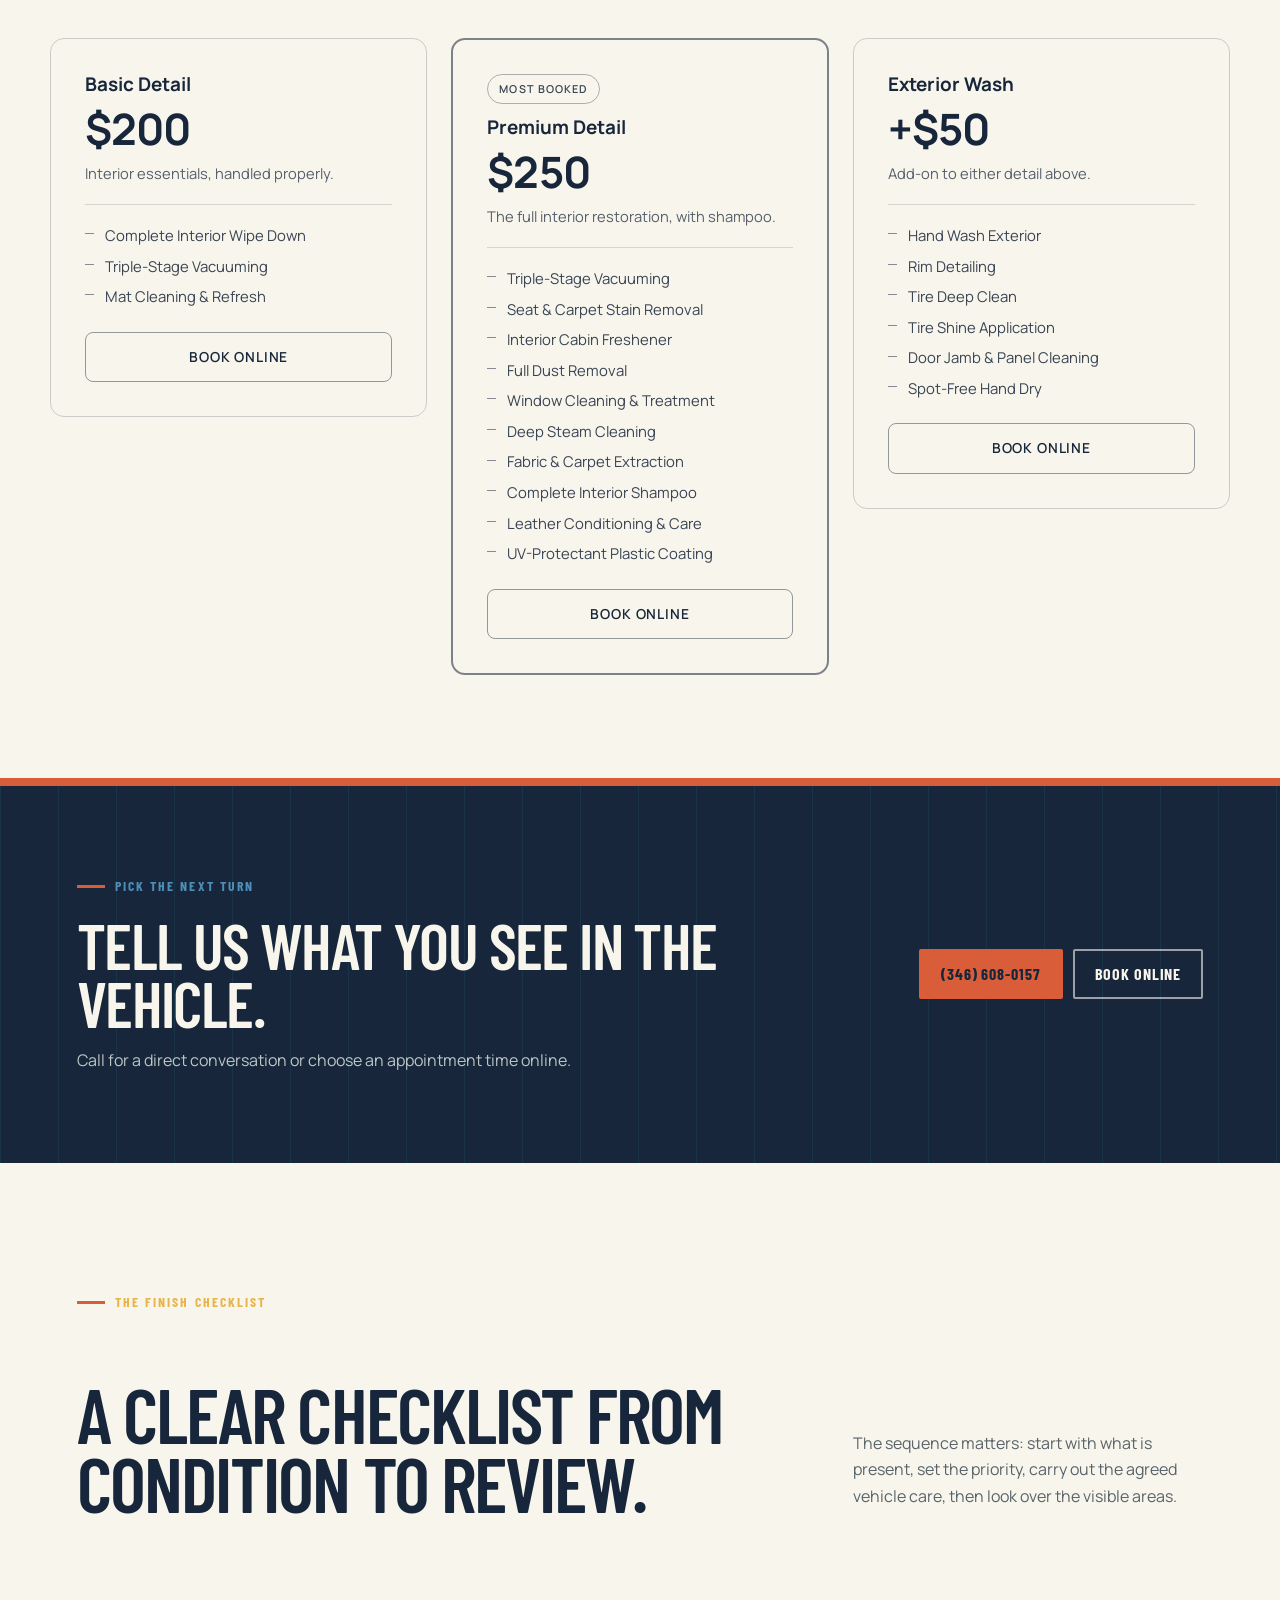
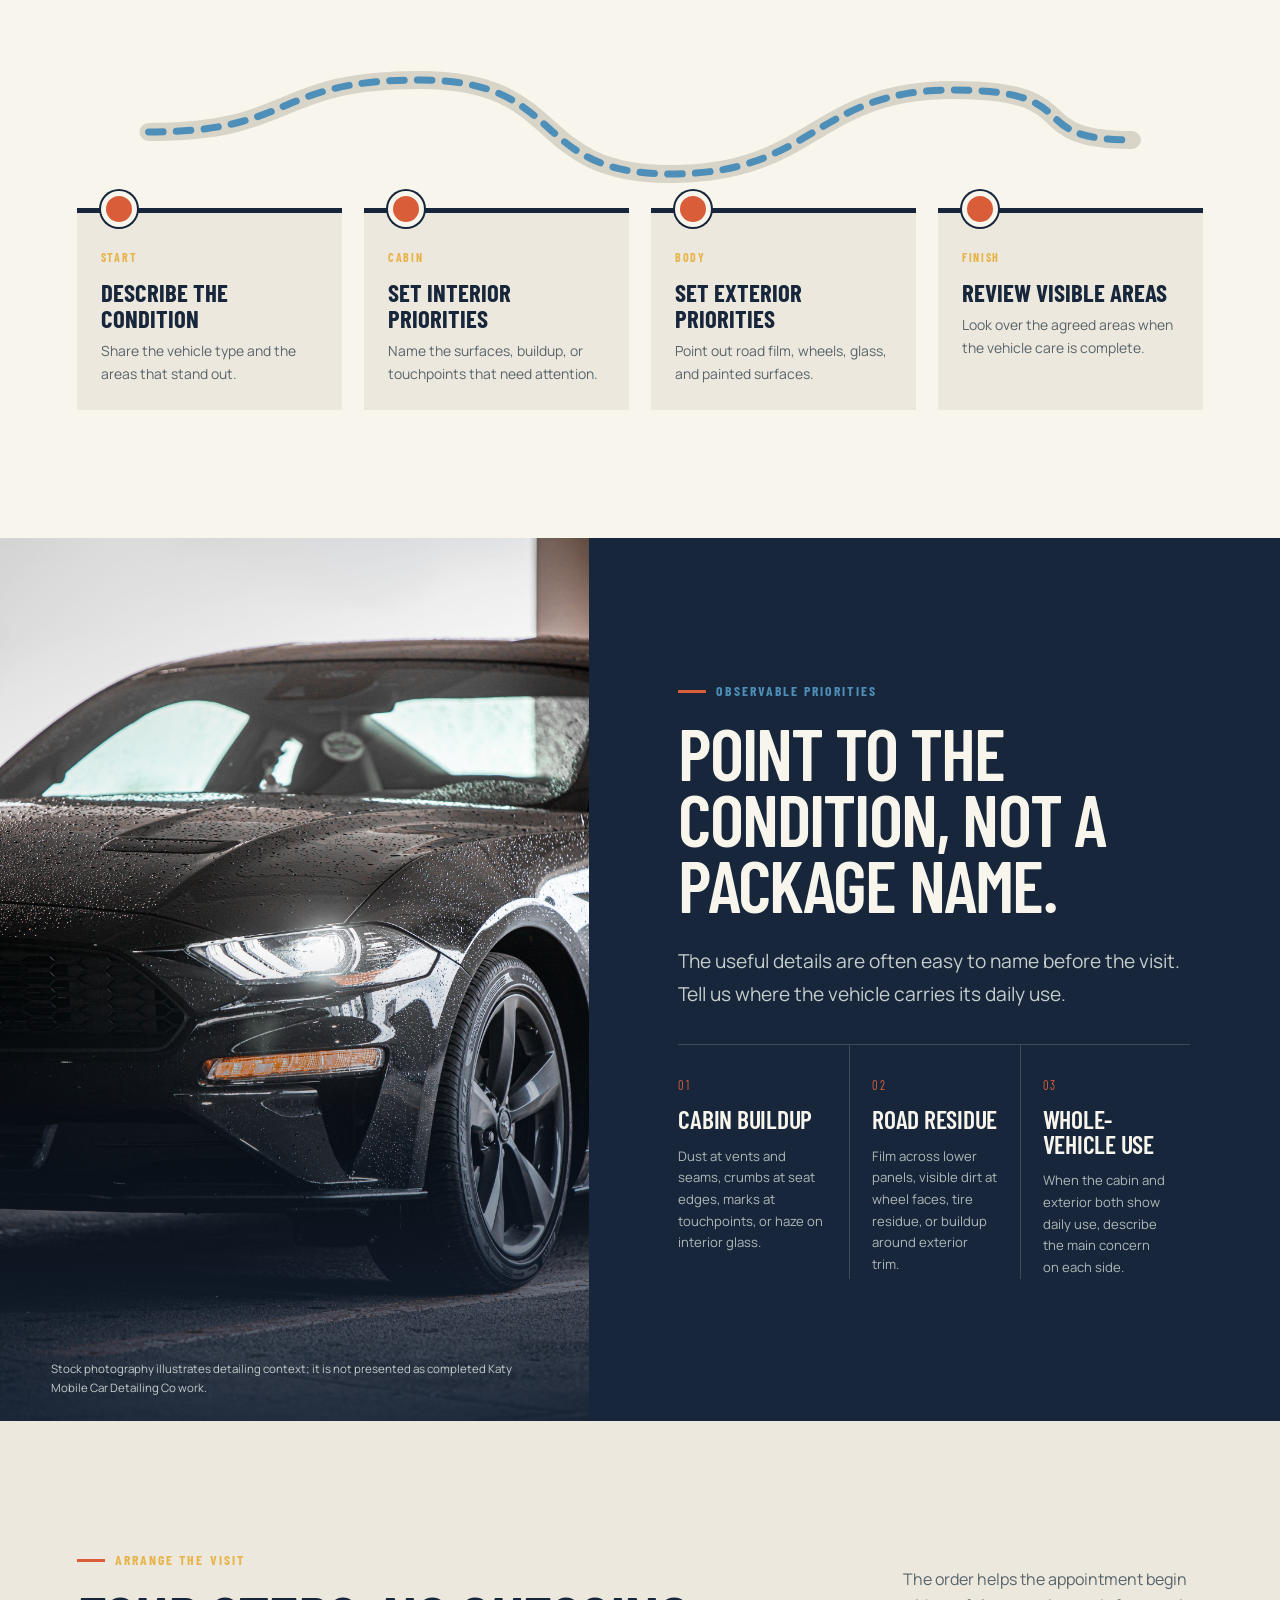
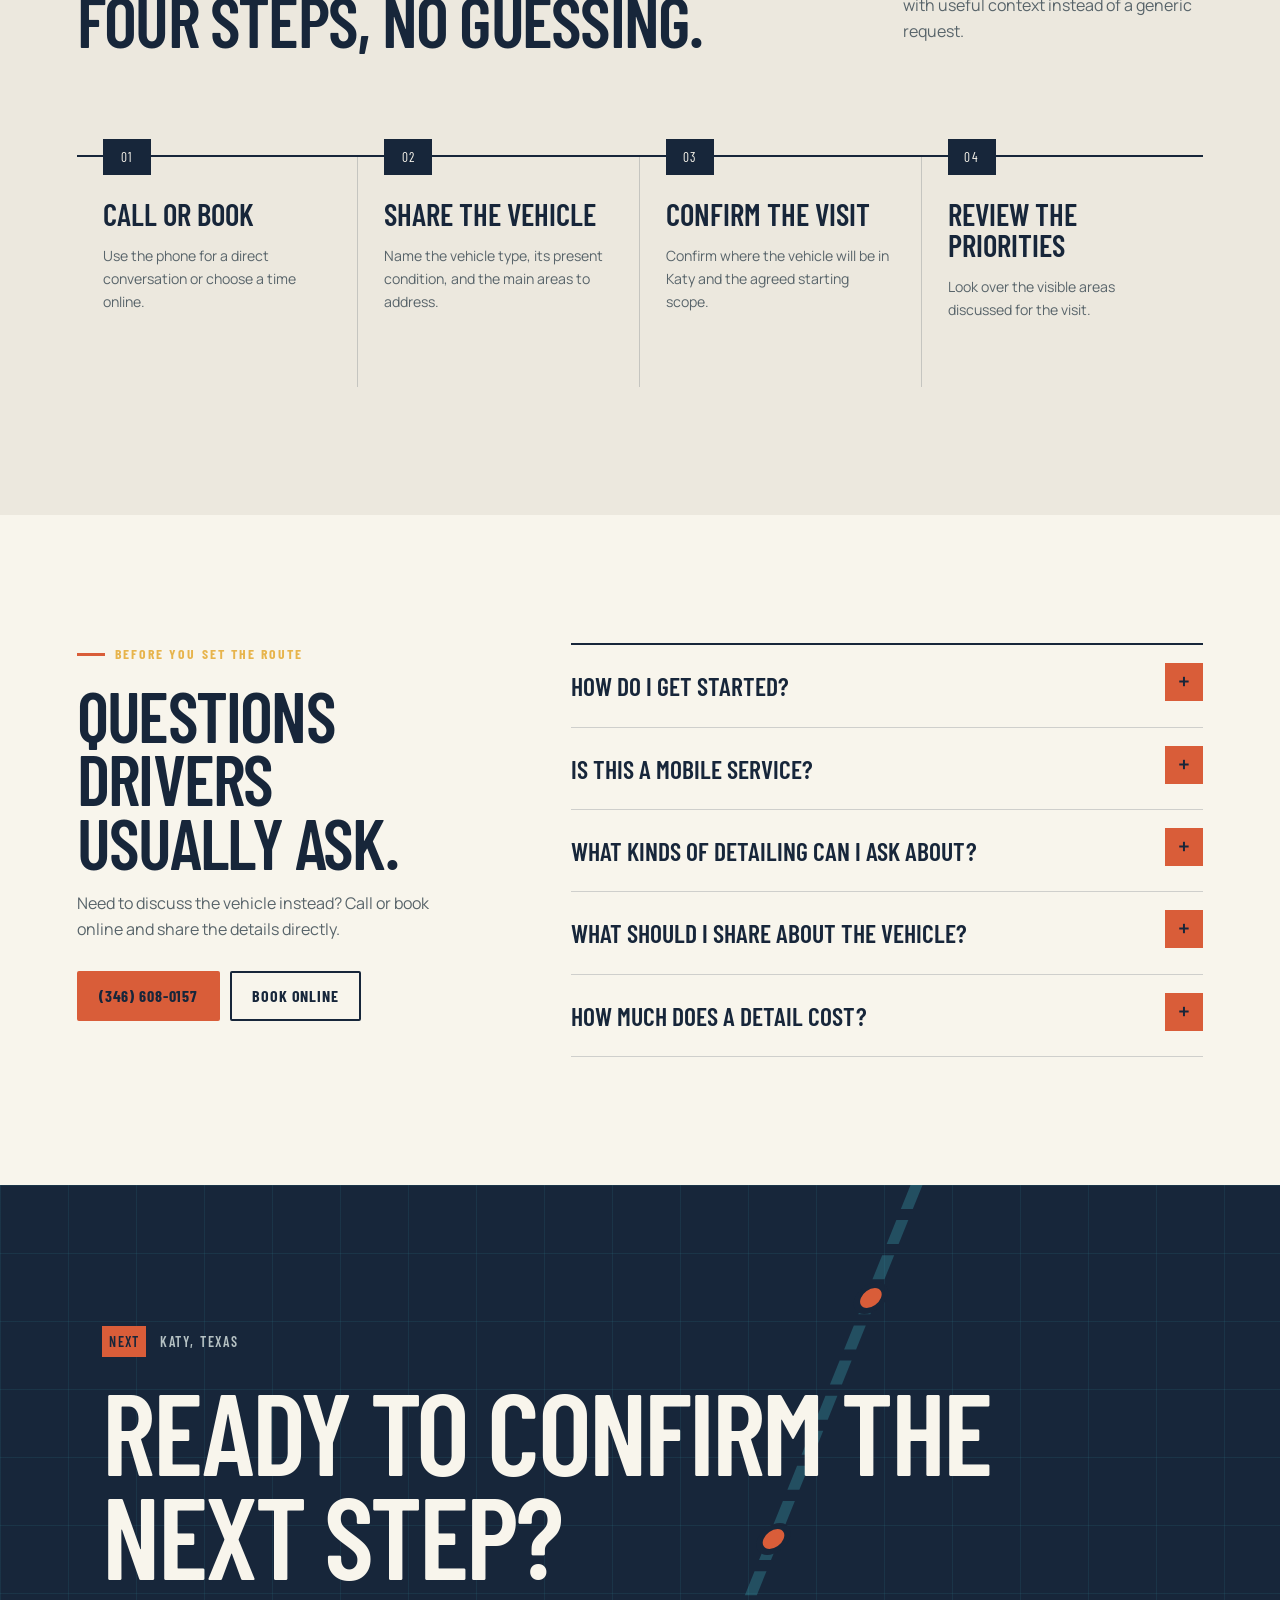
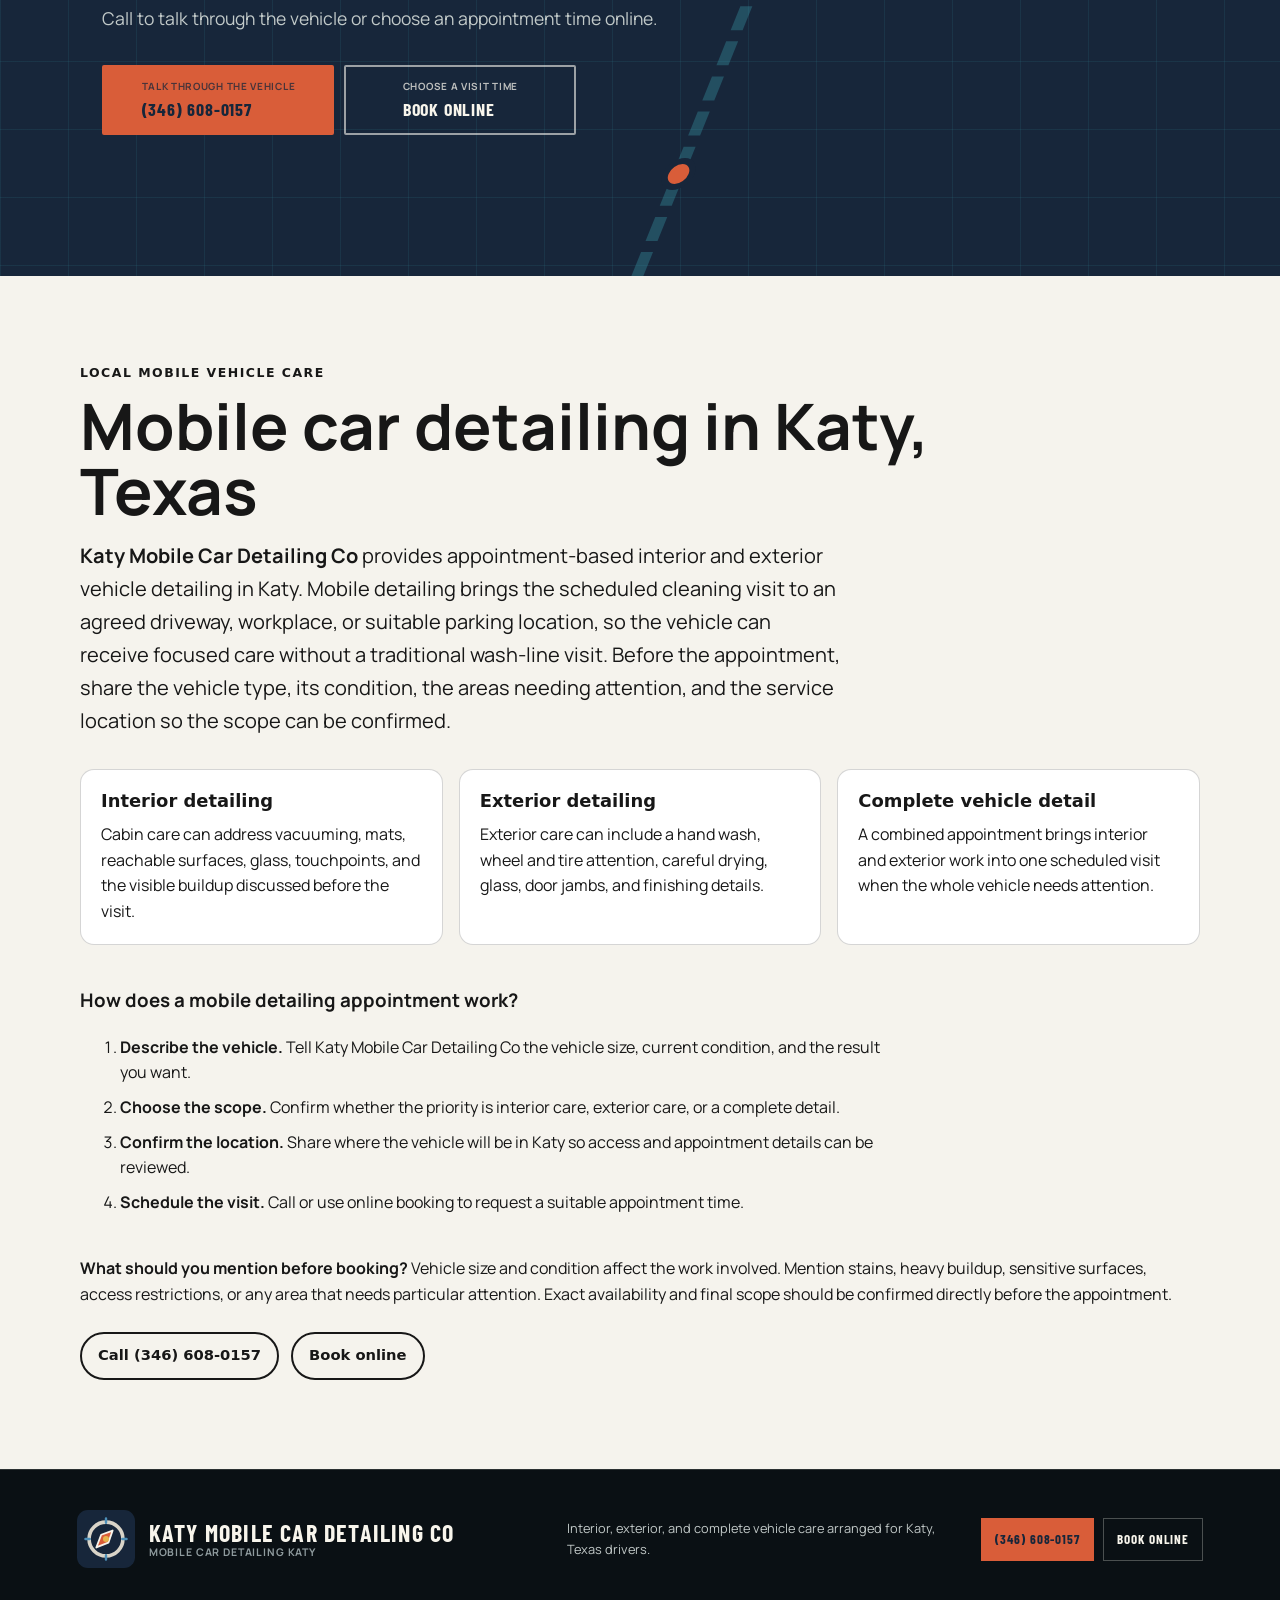
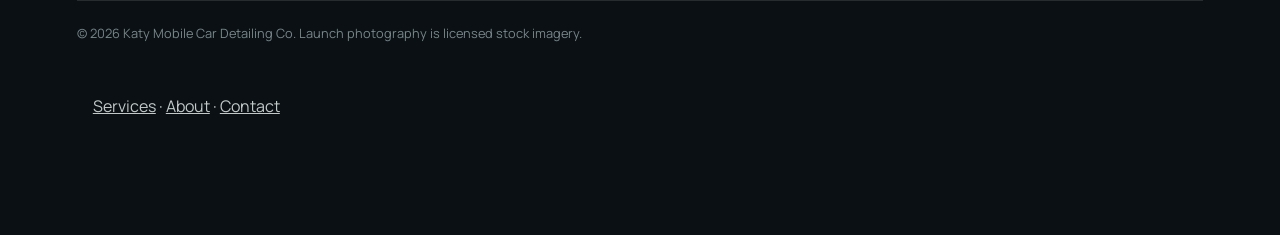
==== commit ae5f8a1f: "fix: replace remaining Houston copy with Katy" ====
--- a/index.html
+++ b/index.html
@@ -27,7 +27,7 @@
     "postalCode": "77494",
     "addressCountry": "US"
   },
-  "description": "Mobile car detailing in Houston, Texas with interior, exterior, and complete vehicle care appointments.",
+  "description": "Mobile car detailing in Katy, Texas with interior, exterior, and complete vehicle care appointments.",
   "areaServed": {
     "@type": "City",
     "name": "Katy",
@@ -194,7 +194,7 @@
       <img src="/assets/logo.svg" width="52" height="52" alt="">
       <span class="brand-words">
         <strong>Katy Mobile Car Detailing Co</strong>
-        <small>Mobile Car Detailing · Houston</small>
+        <small>Mobile Car Detailing · Katy</small>
       </span>
     </a>
 
@@ -220,7 +220,7 @@
       <div class="hero-copy">
         <p class="coordinate"><span>HTX</span> 29.7604° N / Mobile vehicle care</p>
         <h1><span class="seo-local-intent" data-seo-local-intent>Mobile Car Detailing in Katy, TX</span>Read the paint. <em>Point the care where it matters.</em></h1>
-        <p class="hero-lede">Houston roads leave a trace. Arrange focused interior, exterior, or complete car detailing around the vehicle you drive every day.</p>
+        <p class="hero-lede">Katy roads leave a trace. Arrange focused interior, exterior, or complete car detailing around the vehicle you drive every day.</p>
         <div class="action-pair hero-actions">
           <a class="button button-call button-large" href="tel:+13466080157">
             <span>Talk through the vehicle</span>
@@ -231,7 +231,7 @@
             <strong>Book online</strong>
           </a>
         </div>
-        <p class="microcopy">Call or book online, then share the vehicle, its condition, and where it will be in Houston.</p>
+        <p class="microcopy">Call or book online, then share the vehicle, its condition, and where it will be in Katy.</p>
       </div>
 
       <div class="hero-image" role="img" aria-label="A polished vehicle panel under inspection light">
@@ -256,7 +256,7 @@
     </section>
 
     <section class="section intro" aria-labelledby="intro-title">
-      <div class="section-label">Houston vehicle care</div>
+      <div class="section-label">Katy vehicle care</div>
       <div class="intro-grid">
         <h2 id="intro-title">Start with what the vehicle needs now.</h2>
         <div class="intro-copy">
@@ -476,7 +476,7 @@
       <ol class="process-grid">
         <li><span>Call or book</span><p>Use the phone for a direct conversation or choose a time online.</p></li>
         <li><span>Share the vehicle</span><p>Name the vehicle type, its present condition, and the main areas to address.</p></li>
-        <li><span>Confirm the visit</span><p>Confirm where the vehicle will be in Houston and the agreed starting scope.</p></li>
+        <li><span>Confirm the visit</span><p>Confirm where the vehicle will be in Katy and the agreed starting scope.</p></li>
         <li><span>Review the priorities</span><p>Look over the visible areas discussed for the visit.</p></li>
       </ol>
     </section>
@@ -494,11 +494,11 @@
       <div class="faq-list">
         <details>
           <summary>How do I get started?</summary>
-          <p>Call (346) 608-0157 or book online. Share the vehicle type, its condition, the areas that need attention, and where it will be in Houston.</p>
+          <p>Call (346) 608-0157 or book online. Share the vehicle type, its condition, the areas that need attention, and where it will be in Katy.</p>
         </details>
         <details>
           <summary>Is this a mobile service?</summary>
-          <p>Yes. Katy Mobile Car Detailing Co is built around mobile car detailing in Houston. Confirm the location and visit details when you call or book.</p>
+          <p>Yes. Katy Mobile Car Detailing Co is built around mobile car detailing in Katy. Confirm the location and visit details when you call or book.</p>
         </details>
         <details>
           <summary>What kinds of detailing can I ask about?</summary>
@@ -519,7 +519,7 @@
       <div class="final-route-mark" aria-hidden="true">
         <span></span><span></span><span></span>
       </div>
-      <p class="coordinate"><span>NEXT</span> Houston, Texas</p>
+      <p class="coordinate"><span>NEXT</span> Katy, Texas</p>
       <h2>Ready to confirm the next step?</h2>
       <p>Call to talk through the vehicle or choose an appointment time online.</p>
       <div class="action-pair final-actions">
@@ -578,9 +578,9 @@
   <footer class="site-footer">
     <div class="footer-brand">
       <img src="/assets/logo.svg" width="58" height="58" alt="">
-      <div><strong>Katy Mobile Car Detailing Co</strong><span>Mobile Car Detailing Houston</span></div>
+      <div><strong>Katy Mobile Car Detailing Co</strong><span>Mobile Car Detailing Katy</span></div>
     </div>
-    <p>Interior, exterior, and complete vehicle care arranged for Houston, Texas drivers.</p>
+    <p>Interior, exterior, and complete vehicle care arranged for Katy, Texas drivers.</p>
     <div class="footer-actions">
       <a href="tel:+13466080157">(346) 608-0157</a>
       <a href="https://cal.com/sumitdatta/auto-detail-service">Book online</a>
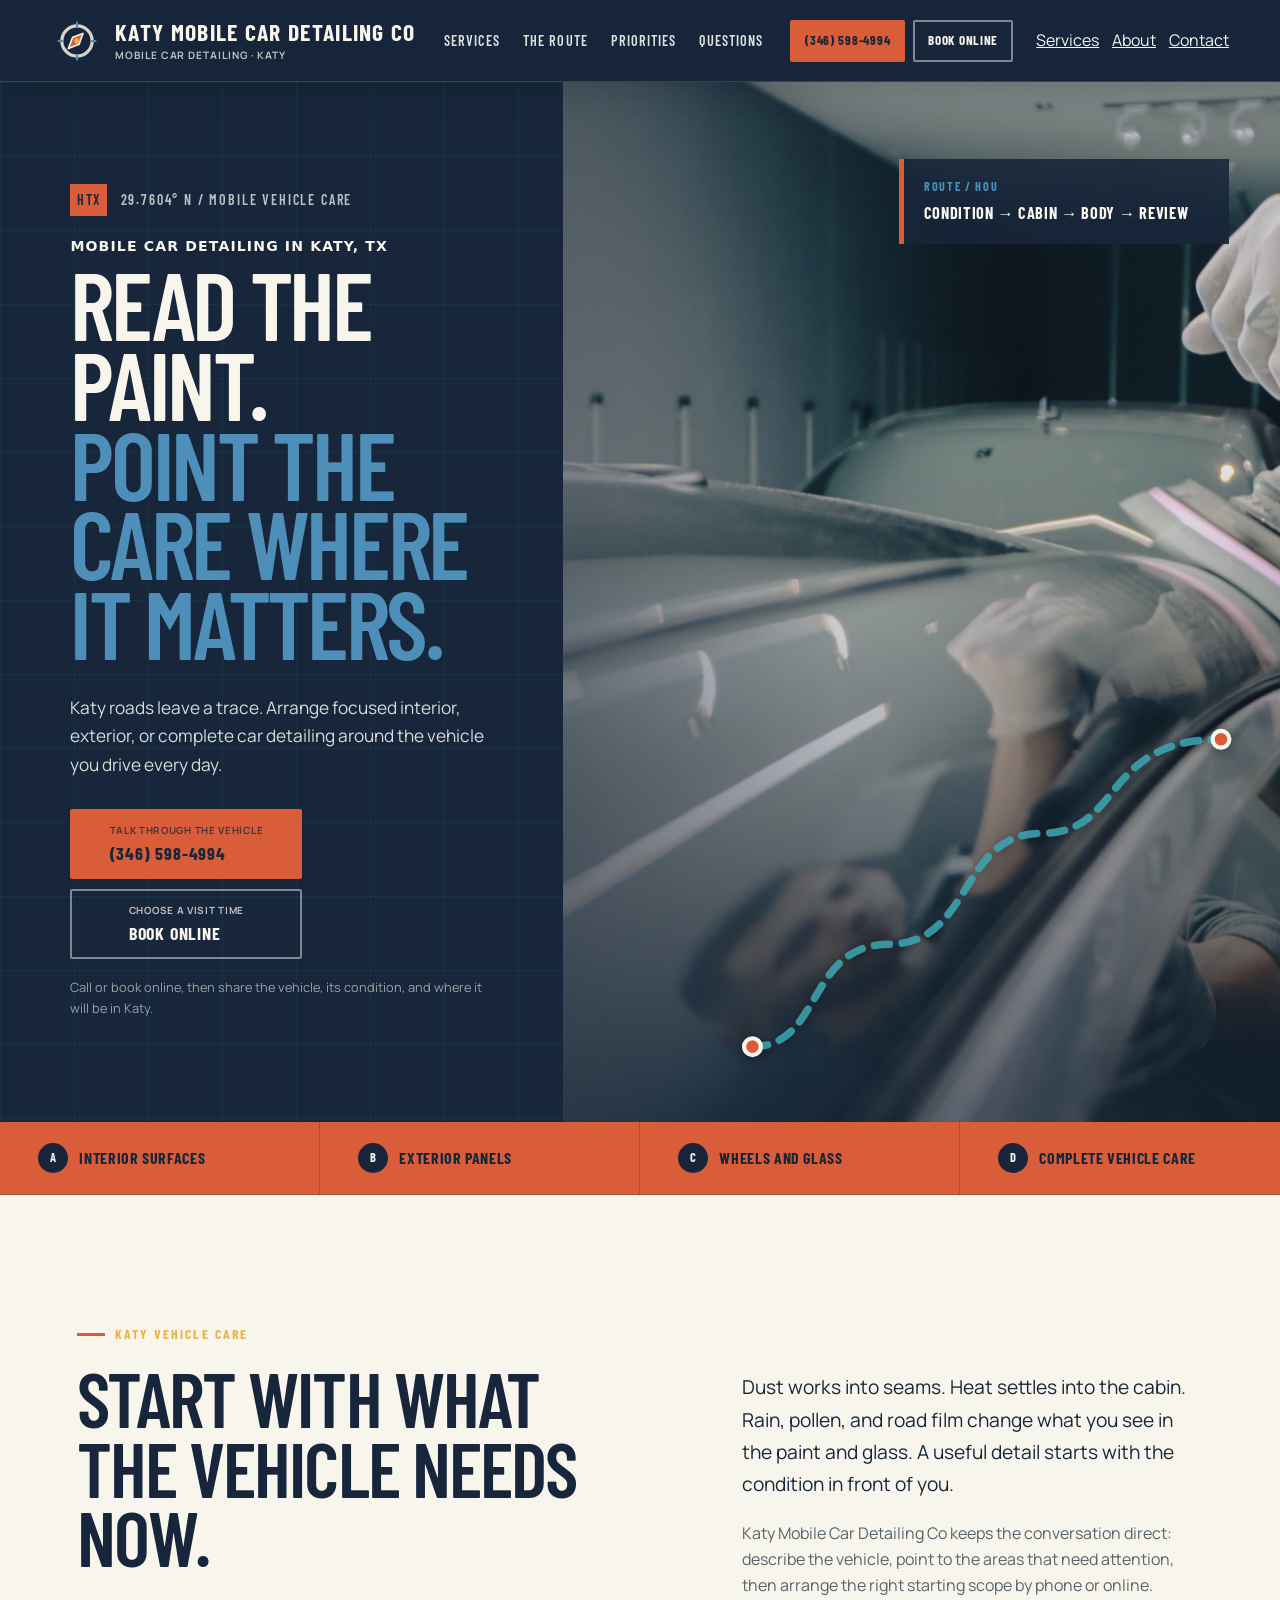
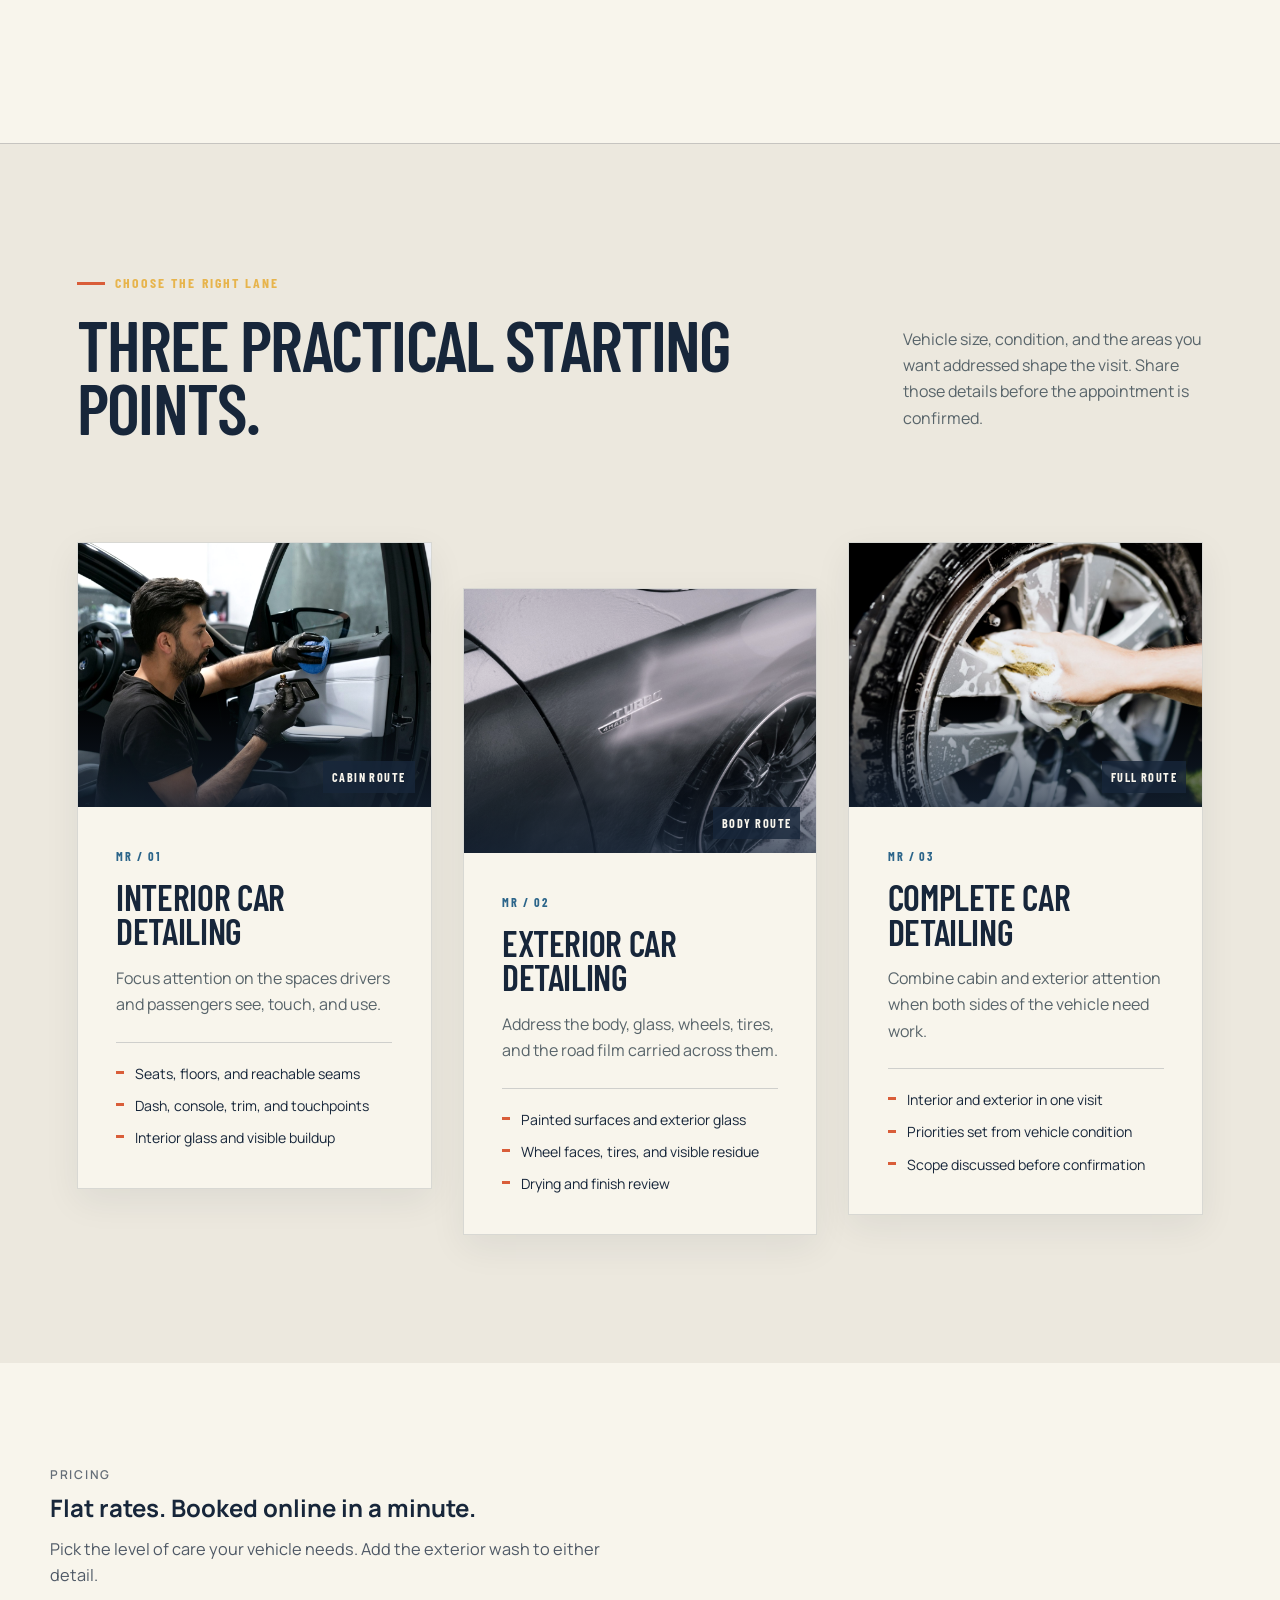
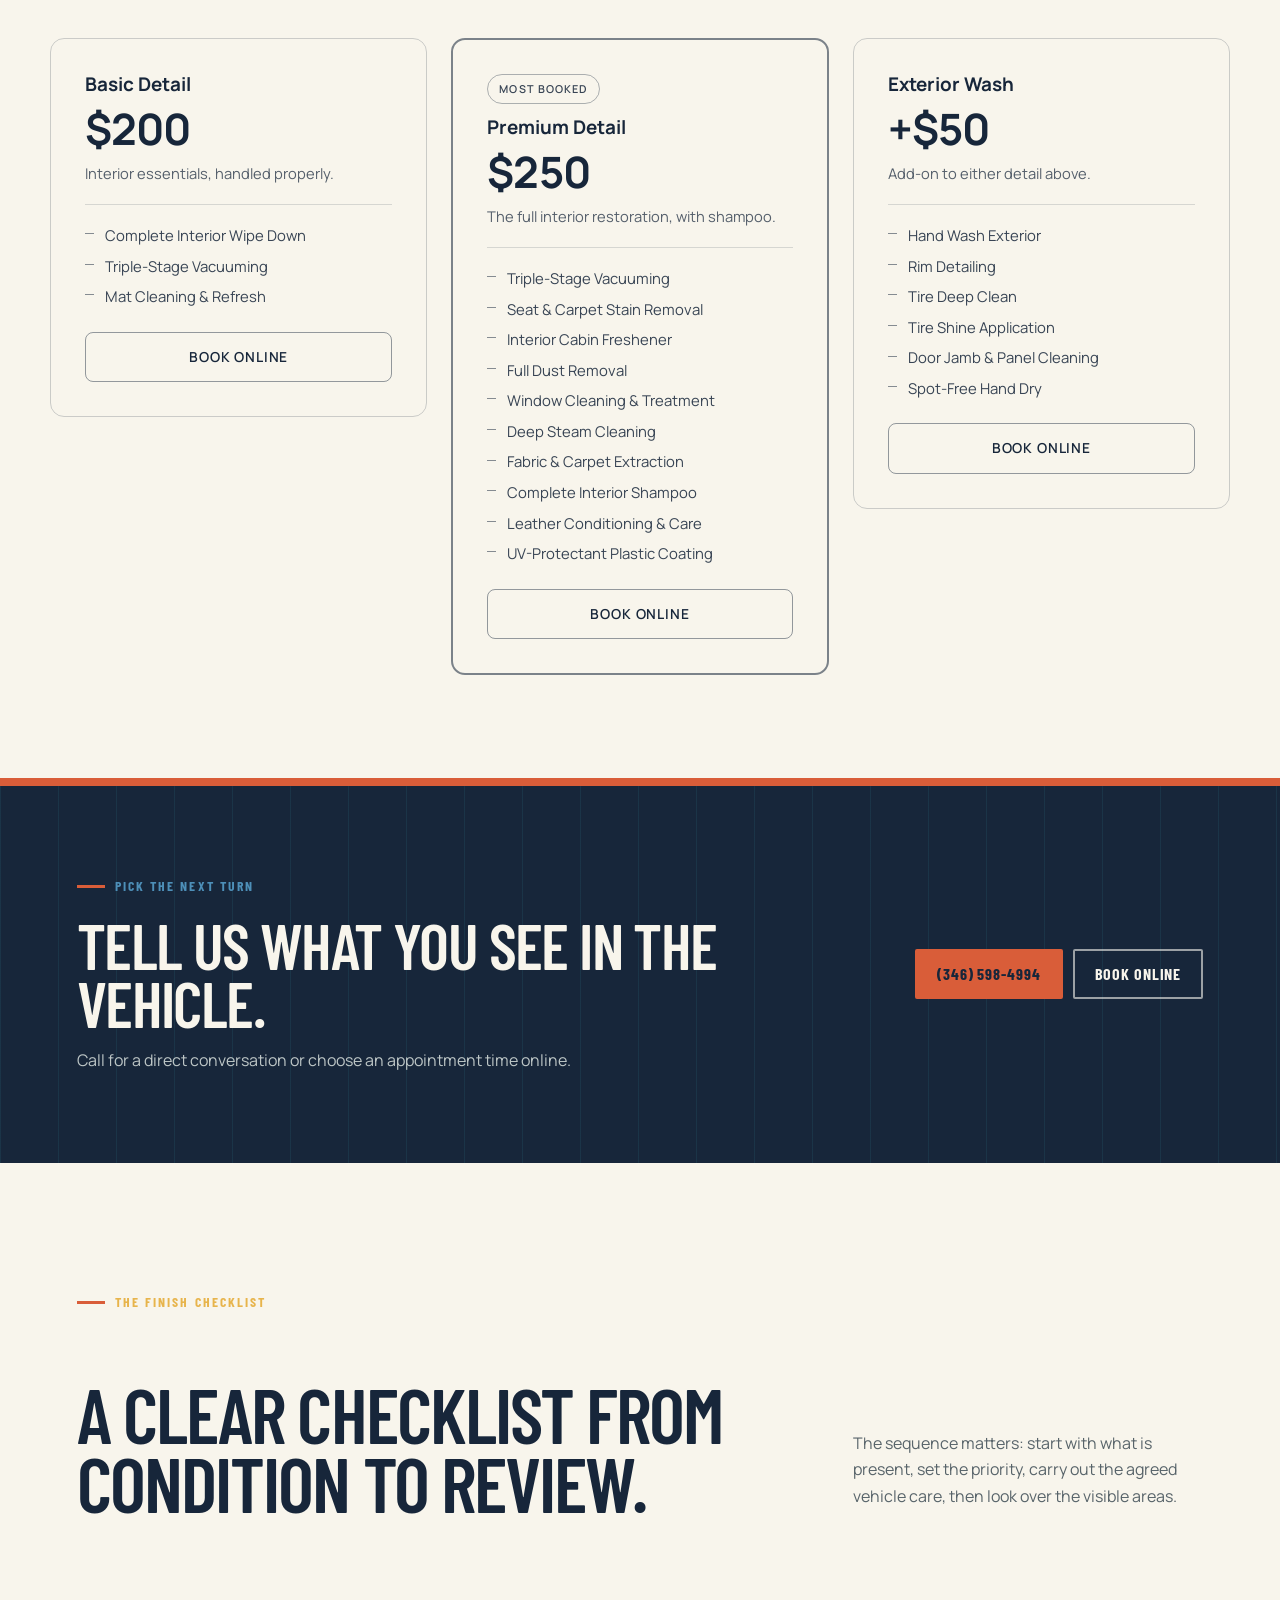
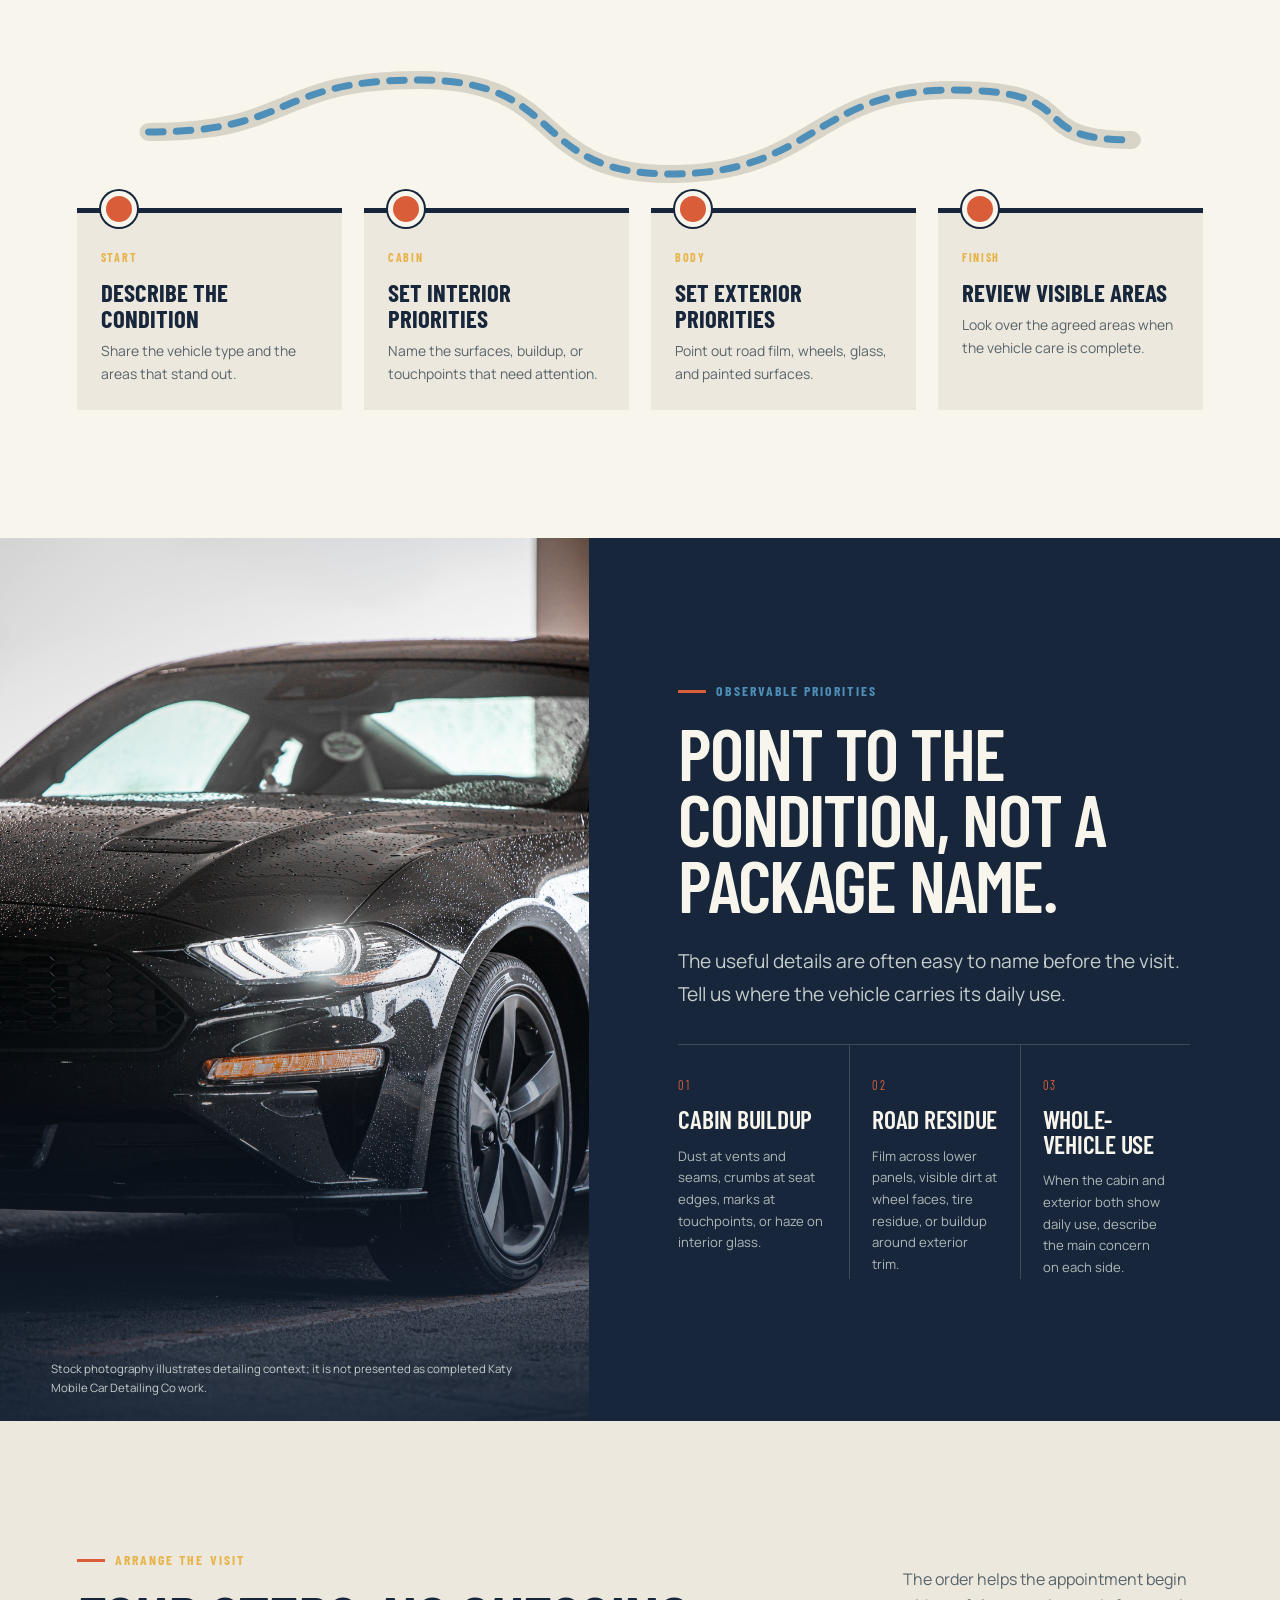
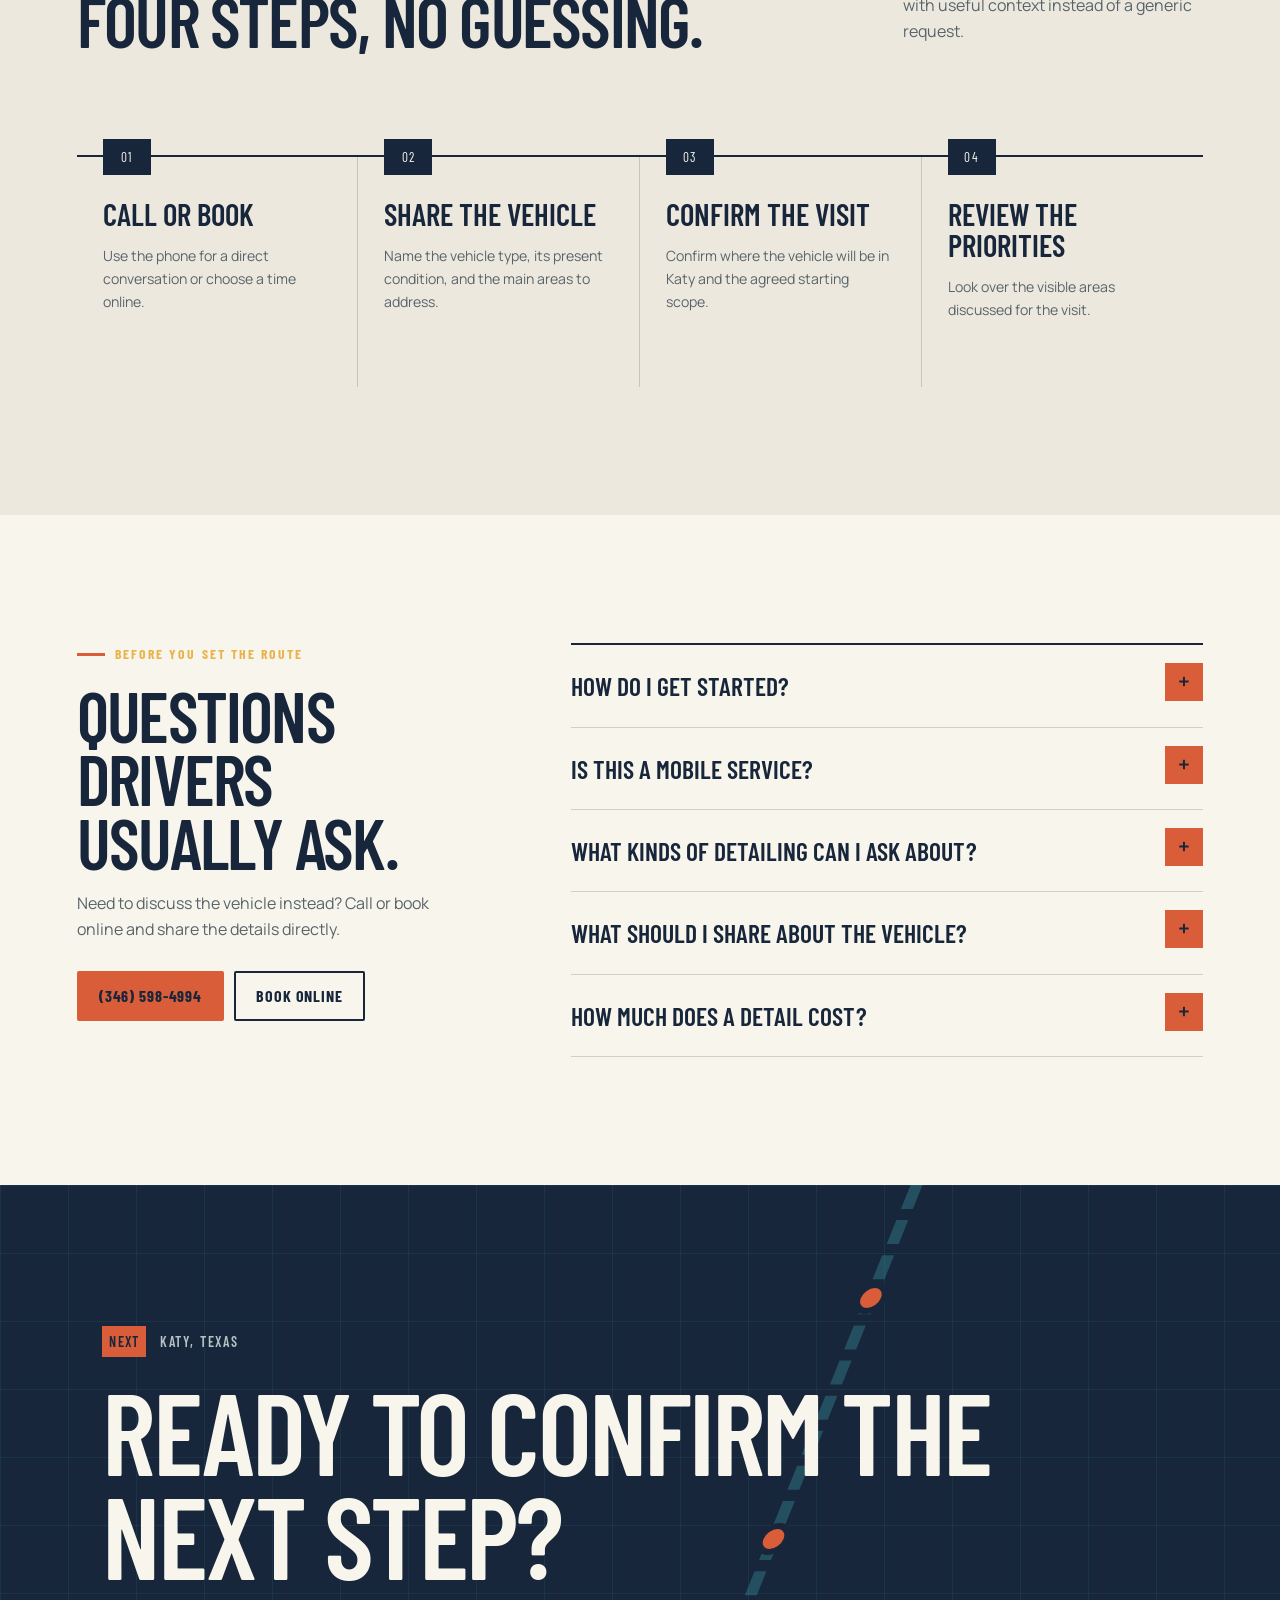
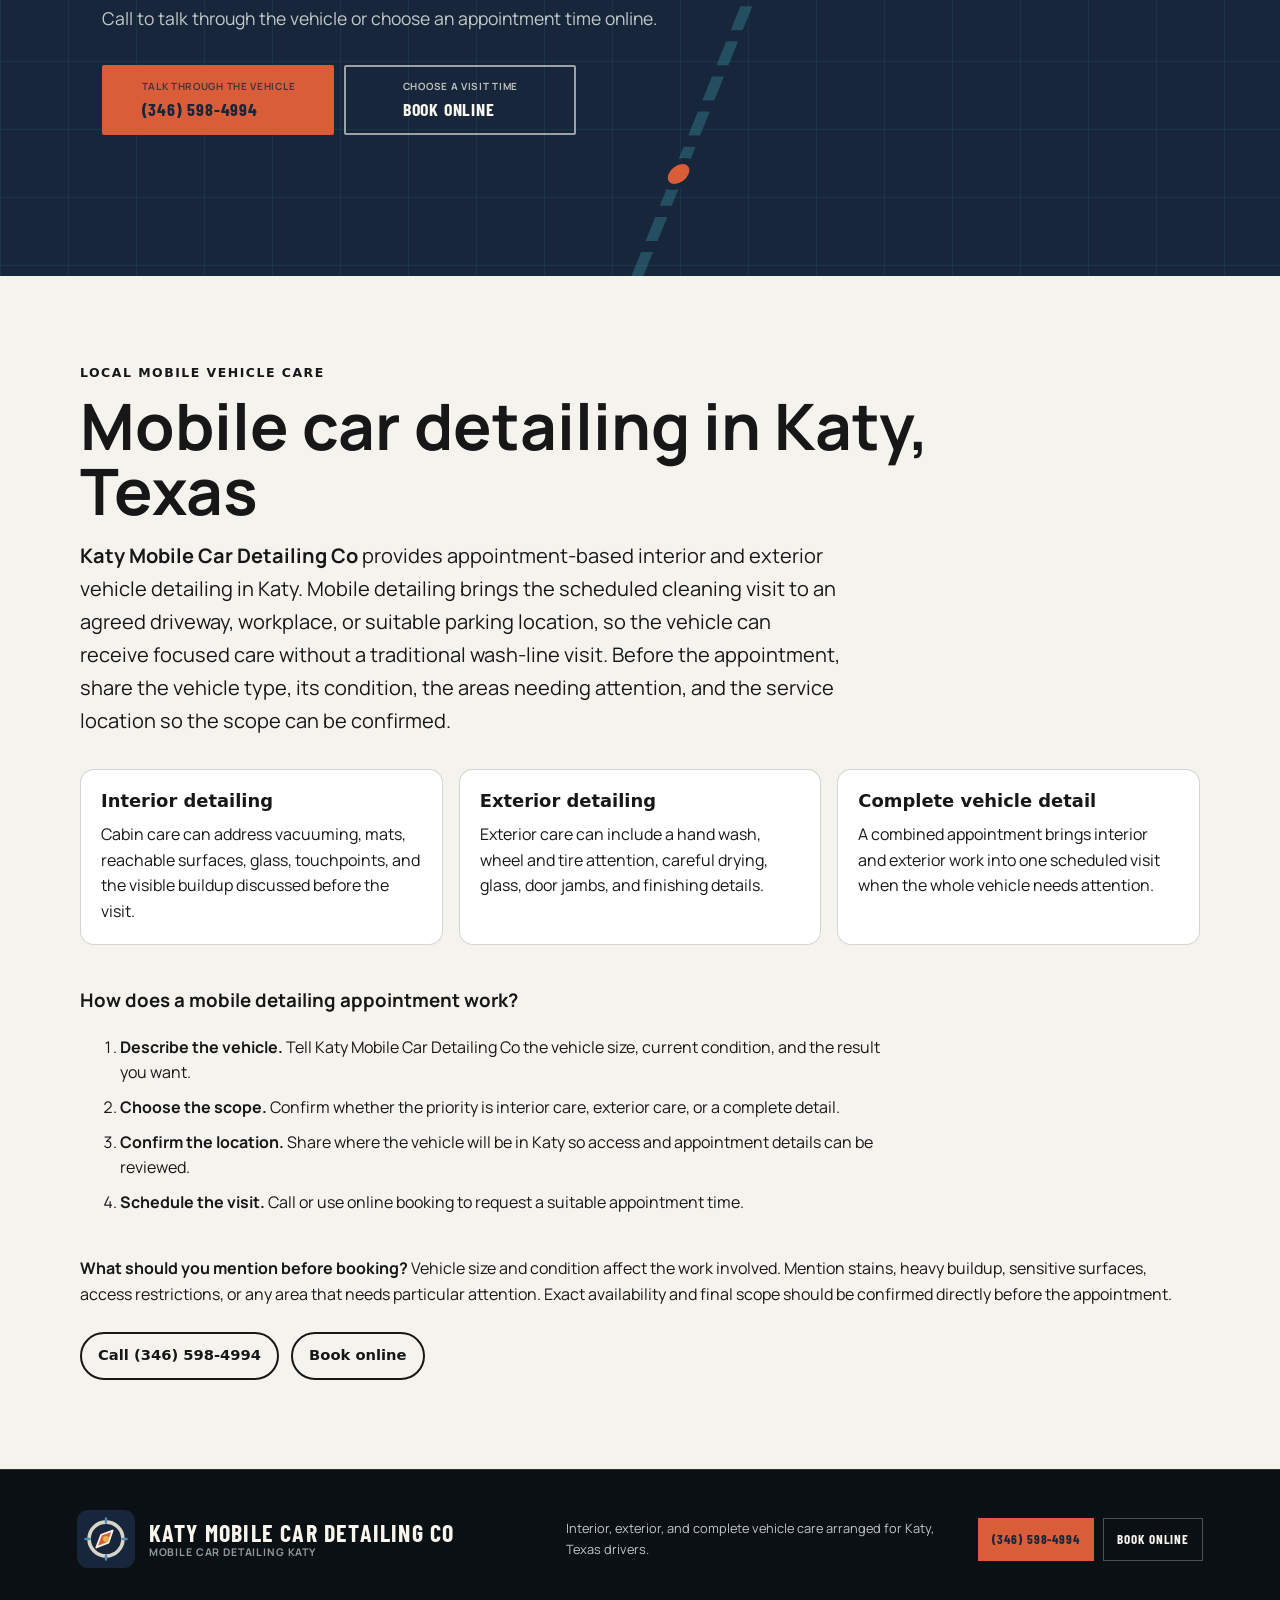
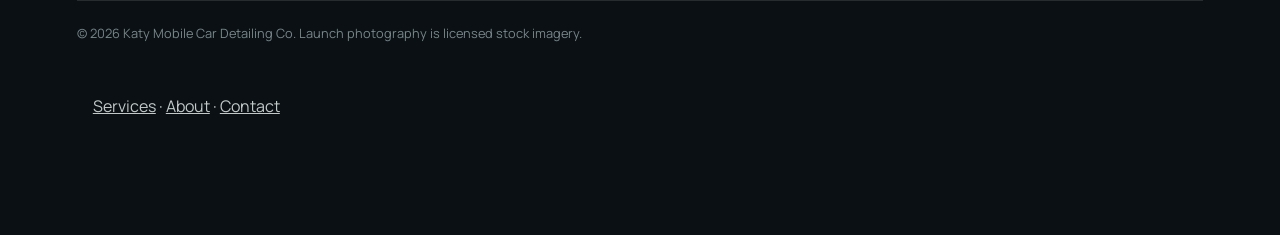
==== commit 9f46dc6a: "feat: migrate Katy brand domain and phone" ====
--- a/index.html
+++ b/index.html
@@ -5,7 +5,7 @@
   <meta name="viewport" content="width=device-width, initial-scale=1">
   <title>Mobile Car Detailing in Katy, TX | Katy Mobile Car Detailing Co</title>
   <meta name="theme-color" content="#102332">
-  <link rel="canonical" href="https://paintcompass.shop/">
+  <link rel="canonical" href="https://katymobilecardetailing.shop/">
   <link rel="icon" href="/assets/favicon.svg" type="image/svg+xml">
   <link rel="preconnect" href="https://fonts.googleapis.com">
   <link rel="preconnect" href="https://fonts.gstatic.com" crossorigin>
@@ -17,8 +17,8 @@
   "@context": "https://schema.org",
   "@type": "AutomotiveBusiness",
   "name": "Katy Mobile Car Detailing Co",
-  "url": "https://paintcompass.shop/",
-  "telephone": "+1 346-608-0157",
+  "url": "https://katymobilecardetailing.shop/",
+  "telephone": "+1 346-598-4994",
   "address": {
     "@type": "PostalAddress",
     "streetAddress": "5544 S Peek Rd",
@@ -102,16 +102,16 @@
       }
     }
   ],
-  "@id": "https://paintcompass.shop/#business",
+  "@id": "https://katymobilecardetailing.shop/#business",
   "geo": {
     "@type": "GeoCoordinates",
     "latitude": 29.7499519,
     "longitude": -95.8124423
   },
-  "image": "https://paintcompass.shop/assets/hero-route.jpg",
+  "image": "https://katymobilecardetailing.shop/assets/hero-route.jpg",
   "contactPoint": {
     "@type": "ContactPoint",
-    "telephone": "+1 346-608-0157",
+    "telephone": "+1 346-598-4994",
     "contactType": "customer service",
     "areaServed": "US-TX",
     "availableLanguage": "English"
@@ -126,9 +126,9 @@
   <meta property="og:site_name" content="Katy Mobile Car Detailing Co">
   <meta property="og:title" content="Mobile Car Detailing in Katy, TX | Katy Mobile Car Detailing Co">
   <meta property="og:description" content="Mobile car detailing in Katy, TX from Katy Mobile Car Detailing Co, with interior cleaning, exterior hand washing, and complete details. Call or book online.">
-  <meta property="og:url" content="https://paintcompass.shop/">
-  <meta property="og:image" content="https://paintcompass.shop/assets/hero-route.jpg">
-  <meta name="twitter:image" content="https://paintcompass.shop/assets/hero-route.jpg">
+  <meta property="og:url" content="https://katymobilecardetailing.shop/">
+  <meta property="og:image" content="https://katymobilecardetailing.shop/assets/hero-route.jpg">
+  <meta name="twitter:image" content="https://katymobilecardetailing.shop/assets/hero-route.jpg">
   <meta name="twitter:card" content="summary_large_image">
   <meta name="twitter:title" content="Mobile Car Detailing in Katy, TX | Katy Mobile Car Detailing Co">
   <meta name="twitter:description" content="Mobile car detailing in Katy, TX from Katy Mobile Car Detailing Co, with interior cleaning, exterior hand washing, and complete details. Call or book online.">
@@ -156,21 +156,21 @@
   "@graph": [
     {
       "@type": "WebSite",
-      "@id": "https://paintcompass.shop/#website",
-      "url": "https://paintcompass.shop/",
+      "@id": "https://katymobilecardetailing.shop/#website",
+      "url": "https://katymobilecardetailing.shop/",
       "name": "Katy Mobile Car Detailing Co",
       "inLanguage": "en-US",
       "publisher": {
-        "@id": "https://paintcompass.shop/#business"
+        "@id": "https://katymobilecardetailing.shop/#business"
       }
     },
     {
       "@type": "Service",
-      "@id": "https://paintcompass.shop/#mobile-car-detailing",
+      "@id": "https://katymobilecardetailing.shop/#mobile-car-detailing",
       "name": "Mobile Car Detailing in Katy, Texas",
       "serviceType": "Mobile car detailing",
       "provider": {
-        "@id": "https://paintcompass.shop/#business"
+        "@id": "https://katymobilecardetailing.shop/#business"
       },
       "areaServed": {
         "@type": "City",
@@ -180,7 +180,7 @@
           "name": "Texas"
         }
       },
-      "url": "https://paintcompass.shop/#services"
+      "url": "https://katymobilecardetailing.shop/#services"
     }
   ]
 }
@@ -209,7 +209,7 @@
       <a href="#priorities">Priorities</a>
       <a href="#questions">Questions</a>
       <div class="nav-actions">
-        <a class="button button-call button-small" href="tel:+13466080157">(346) 608-0157</a>
+        <a class="button button-call button-small" href="tel:+13465984994">(346) 598-4994</a>
         <a class="button button-book button-small" href="https://cal.com/sumitdatta/auto-detail-service">Book online</a>
       </div>
     <!-- SEO-NEXT-NAV:START --><div class="seo-next-nav" aria-label="Expanded site pages"><a href="/services/">Services</a><a href="/about/">About</a><a href="/contact/">Contact</a></div><!-- SEO-NEXT-NAV:END --></nav>
@@ -222,9 +222,9 @@
         <h1><span class="seo-local-intent" data-seo-local-intent>Mobile Car Detailing in Katy, TX</span>Read the paint. <em>Point the care where it matters.</em></h1>
         <p class="hero-lede">Katy roads leave a trace. Arrange focused interior, exterior, or complete car detailing around the vehicle you drive every day.</p>
         <div class="action-pair hero-actions">
-          <a class="button button-call button-large" href="tel:+13466080157">
+          <a class="button button-call button-large" href="tel:+13465984994">
             <span>Talk through the vehicle</span>
-            <strong>(346) 608-0157</strong>
+            <strong>(346) 598-4994</strong>
           </a>
           <a class="button button-book button-large" href="https://cal.com/sumitdatta/auto-detail-service">
             <span>Choose a visit time</span>
@@ -394,7 +394,7 @@
         <p>Call for a direct conversation or choose an appointment time online.</p>
       </div>
       <div class="action-pair">
-        <a class="button button-call" href="tel:+13466080157">(346) 608-0157</a>
+        <a class="button button-call" href="tel:+13465984994">(346) 598-4994</a>
         <a class="button button-book button-book-light" href="https://cal.com/sumitdatta/auto-detail-service">Book online</a>
       </div>
     </section>
@@ -487,14 +487,14 @@
         <h2 id="questions-title">Questions drivers usually ask.</h2>
         <p>Need to discuss the vehicle instead? Call or book online and share the details directly.</p>
         <div class="action-pair questions-actions">
-          <a class="button button-call" href="tel:+13466080157">(346) 608-0157</a>
+          <a class="button button-call" href="tel:+13465984994">(346) 598-4994</a>
           <a class="button button-book button-book-dark" href="https://cal.com/sumitdatta/auto-detail-service">Book online</a>
         </div>
       </div>
       <div class="faq-list">
         <details>
           <summary>How do I get started?</summary>
-          <p>Call (346) 608-0157 or book online. Share the vehicle type, its condition, the areas that need attention, and where it will be in Katy.</p>
+          <p>Call (346) 598-4994 or book online. Share the vehicle type, its condition, the areas that need attention, and where it will be in Katy.</p>
         </details>
         <details>
           <summary>Is this a mobile service?</summary>
@@ -523,9 +523,9 @@
       <h2>Ready to confirm the next step?</h2>
       <p>Call to talk through the vehicle or choose an appointment time online.</p>
       <div class="action-pair final-actions">
-        <a class="button button-call button-large" href="tel:+13466080157">
+        <a class="button button-call button-large" href="tel:+13465984994">
           <span>Talk through the vehicle</span>
-          <strong>(346) 608-0157</strong>
+          <strong>(346) 598-4994</strong>
         </a>
         <a class="button button-book button-book-light button-large" href="https://cal.com/sumitdatta/auto-detail-service">
           <span>Choose a visit time</span>
@@ -567,7 +567,7 @@
 
         <p><strong>What should you mention before booking?</strong> Vehicle size and condition affect the work involved. Mention stains, heavy buildup, sensitive surfaces, access restrictions, or any area that needs particular attention. Exact availability and final scope should be confirmed directly before the appointment.</p>
         <div class="seo-geo-actions">
-          <a class="seo-geo-action" href="tel:+13466080157">Call (346) 608-0157</a>
+          <a class="seo-geo-action" href="tel:+13465984994">Call (346) 598-4994</a>
           <a class="seo-geo-action" href="https://cal.com/sumitdatta/auto-detail-service" target="_blank" rel="noopener">Book online</a>
         </div>
       </div>
@@ -582,14 +582,14 @@
     </div>
     <p>Interior, exterior, and complete vehicle care arranged for Katy, Texas drivers.</p>
     <div class="footer-actions">
-      <a href="tel:+13466080157">(346) 608-0157</a>
+      <a href="tel:+13465984994">(346) 598-4994</a>
       <a href="https://cal.com/sumitdatta/auto-detail-service">Book online</a>
     </div>
     <p class="footer-fine">© <span data-year>2026</span> Katy Mobile Car Detailing Co. Launch photography is licensed stock imagery.</p>
   <!-- SEO-NEXT-NAV:START --><nav class="seo-next-footer-nav" aria-label="Expanded footer navigation"><a href="/services/">Services</a> · <a href="/about/">About</a> · <a href="/contact/">Contact</a></nav><!-- SEO-NEXT-NAV:END --></footer>
 
   <div class="mobile-action-bar" aria-label="Contact options">
-    <a href="tel:+13466080157"><span>Call</span><strong>(346) 608-0157</strong></a>
+    <a href="tel:+13465984994"><span>Call</span><strong>(346) 598-4994</strong></a>
     <a href="https://cal.com/sumitdatta/auto-detail-service"><span>Schedule</span><strong>Book online</strong></a>
   </div>
 
